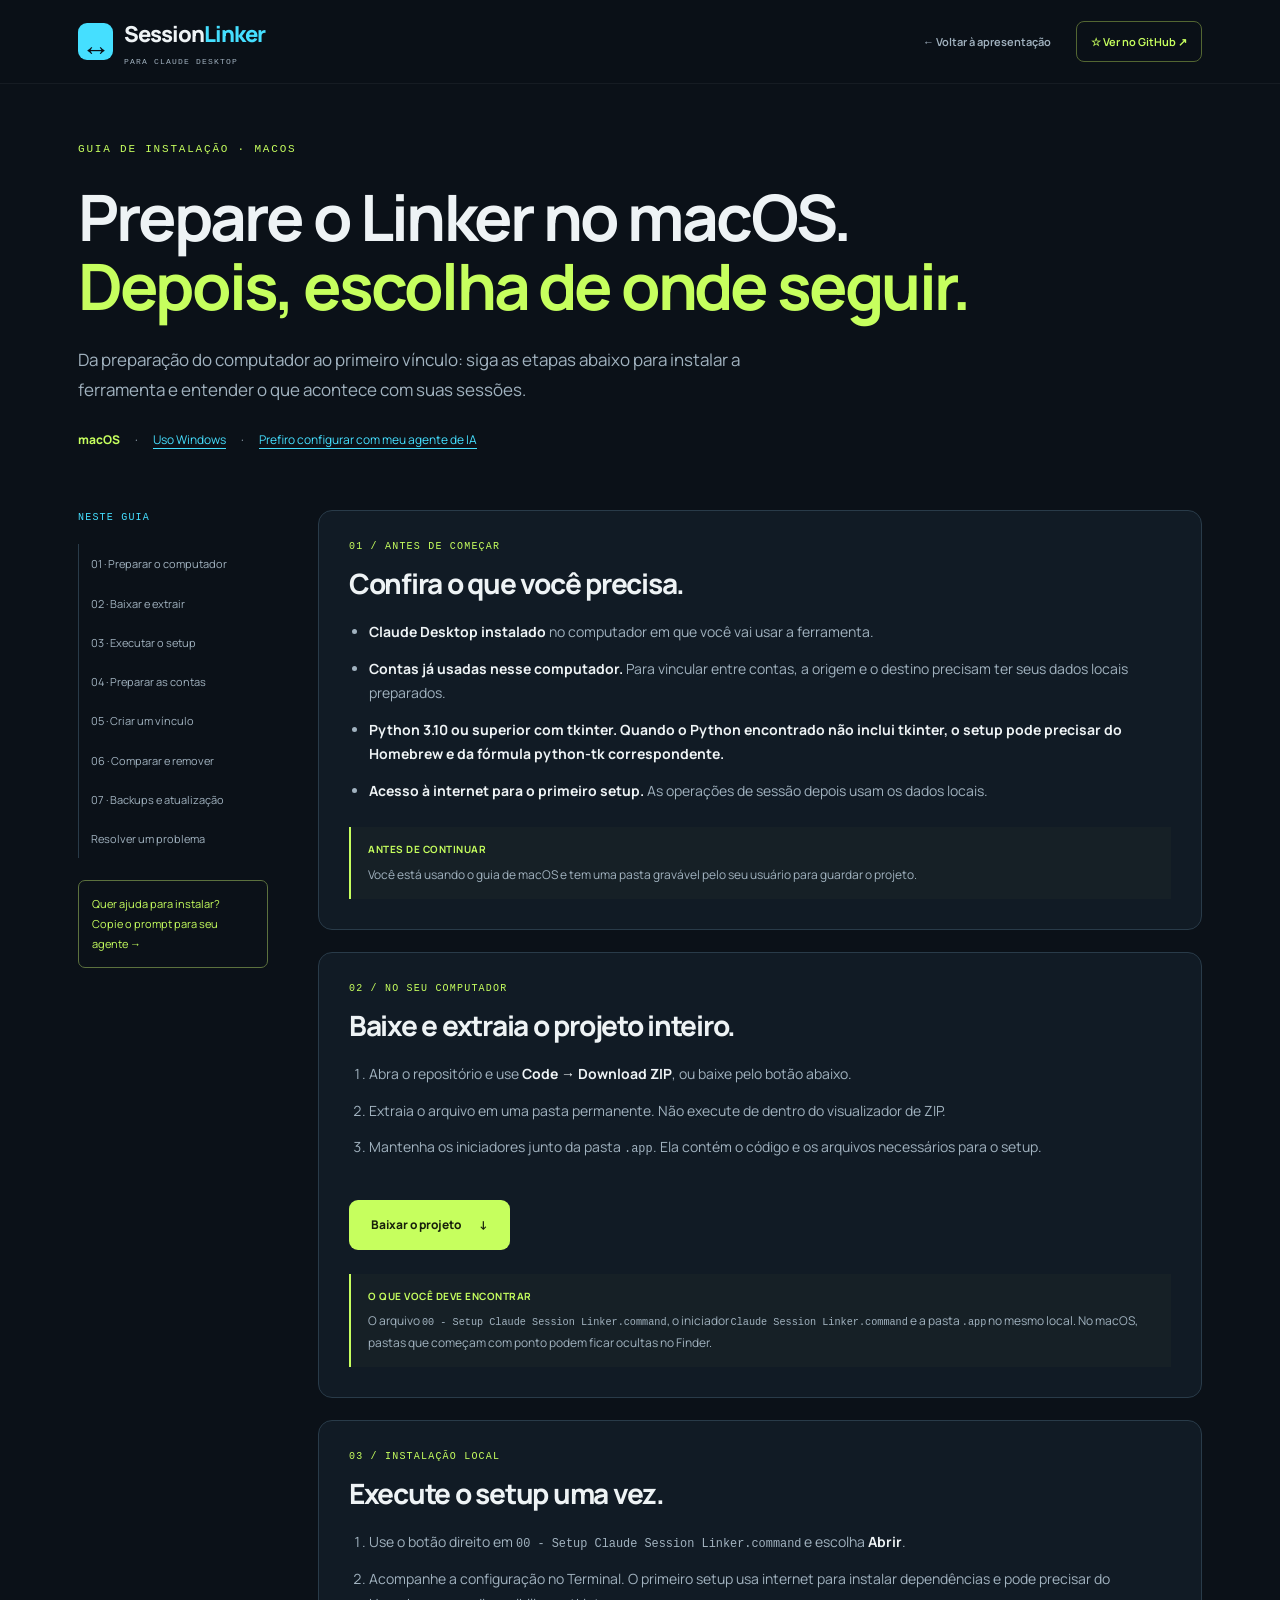
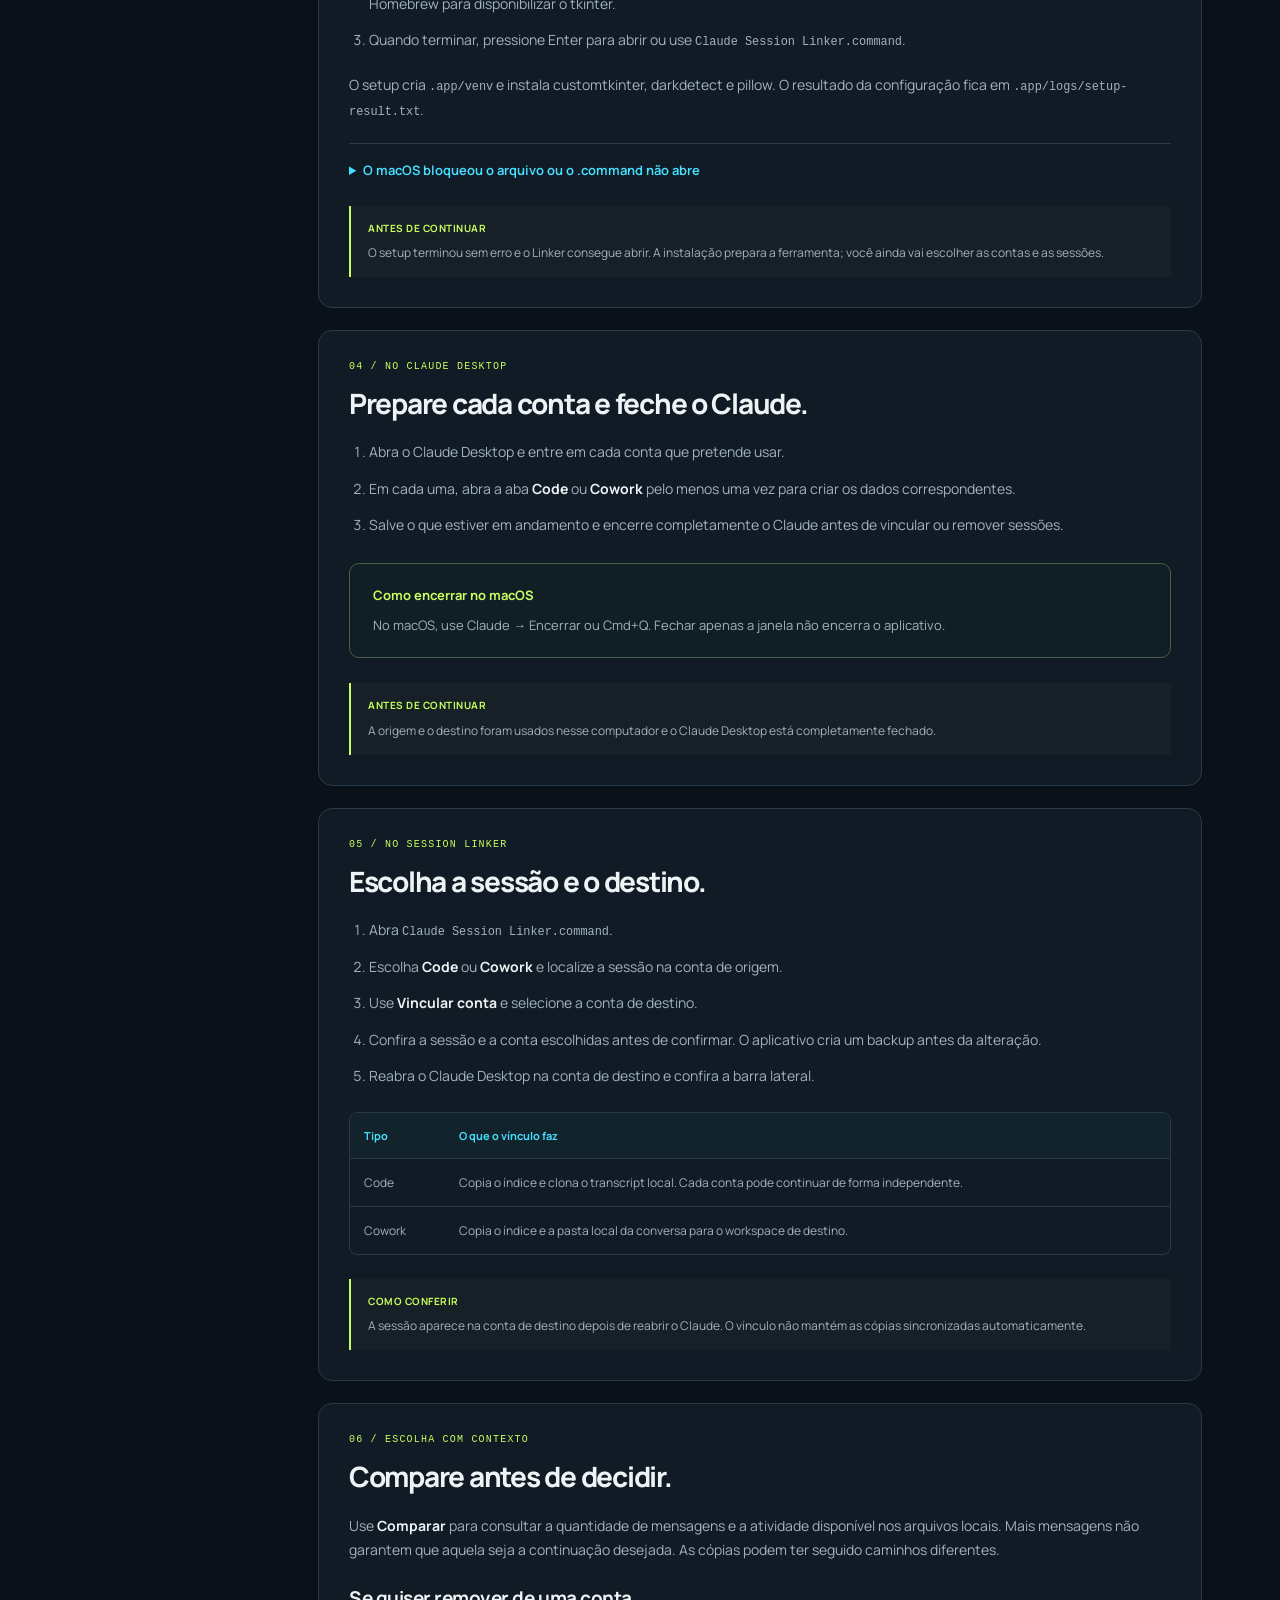
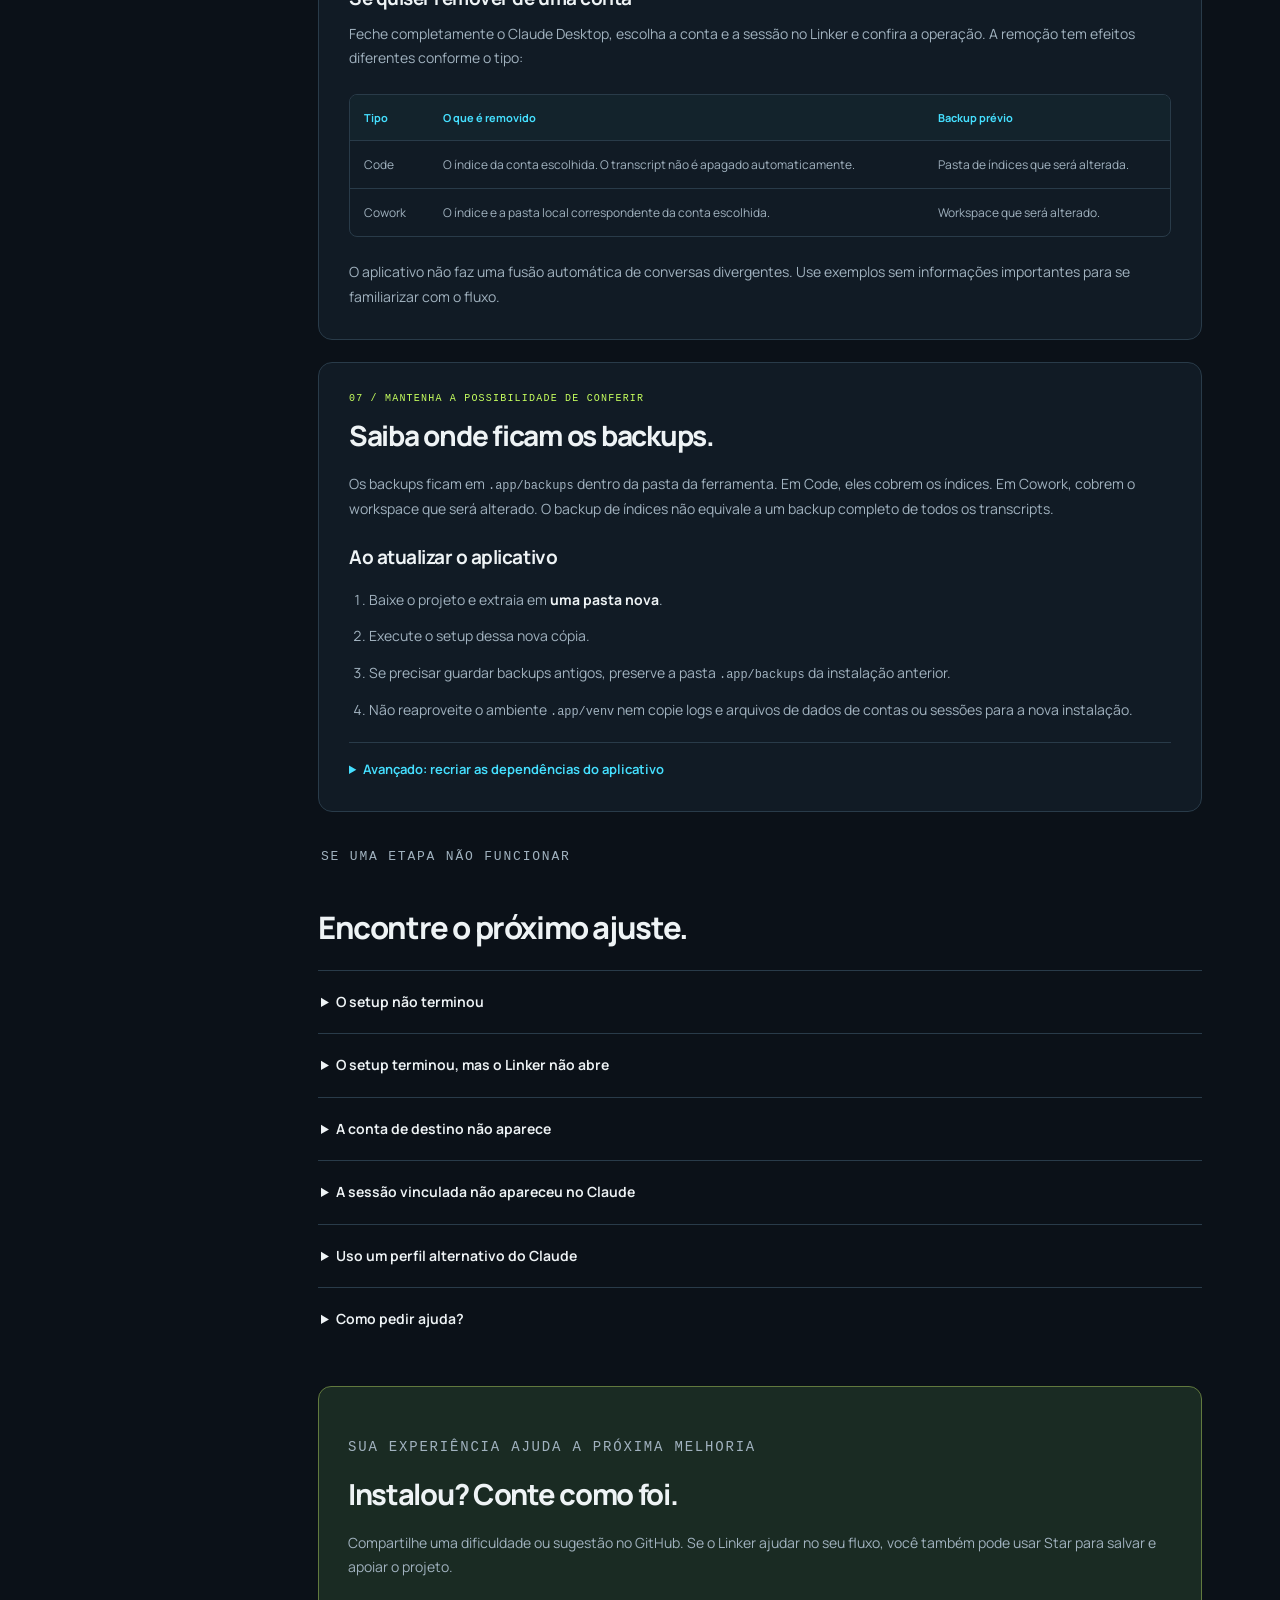
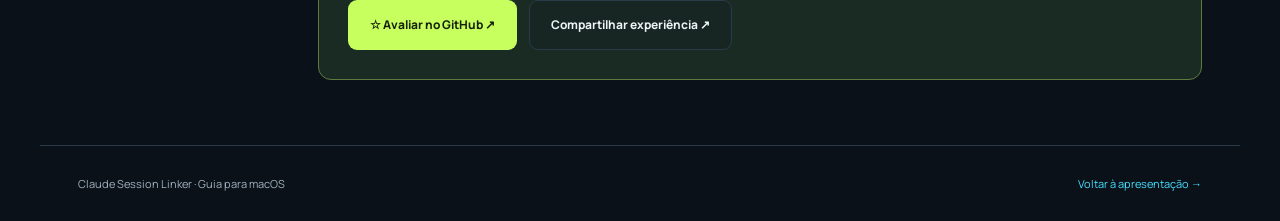
==== docs/install-macos.html @ 153f8de6 "docs: publish visual Windows and macOS installation guides" ====
<!doctype html>
<html lang="pt-BR">
<head><meta charset="utf-8"><meta name="viewport" content="width=device-width,initial-scale=1"><meta name="theme-color" content="#0b1118"><title>Instalar no macOS | Claude Session Linker</title><meta name="description" content="Guia visual do Claude Session Linker para macOS: preparar o ambiente, executar o setup, configurar contas e conferir o primeiro vínculo."><link rel="canonical" href="https://brunoflma.github.io/claude-session-linker/install-macos.html"><meta property="og:type" content="website"><meta property="og:title" content="Claude Session Linker · Guia para macOS"><meta property="og:description" content="Da instalação ao primeiro vínculo, com passos claros e orientação sobre backups."><meta property="og:url" content="https://brunoflma.github.io/claude-session-linker/install-macos.html"><meta property="og:image" content="https://brunoflma.github.io/claude-session-linker/assets/social-preview.png"><meta name="twitter:card" content="summary_large_image"><link rel="icon" href="assets/favicon.svg" type="image/svg+xml"><link rel="stylesheet" href="assets/site.css?v=1"><link rel="stylesheet" href="assets/guide.css?v=1"><script src="assets/guide.js?v=1" defer></script></head>
<body><a class="skip" href="#conteudo">Pular para o conteúdo</a><header class="header guide-header"><div class="container header-inner"><a class="brand" href="index.html" aria-label="Claude Session Linker, apresentação"><span class="brand-icon" aria-hidden="true">↔</span><span>Session<span class="brand-accent">Linker</span><small>PARA CLAUDE DESKTOP</small></span></a><nav class="guide-nav" aria-label="Navegação principal"><a class="back-link" href="index.html">← Voltar à apresentação</a><a class="nav-cta" href="https://github.com/brunoflma/claude-session-linker" target="_blank" rel="noopener noreferrer">☆ Ver no GitHub ↗</a></nav></div></header>
<main id="conteudo"><section class="container guide-hero"><p class="eyebrow">GUIA DE INSTALAÇÃO · MACOS</p><h1>Prepare o Linker no macOS.<br><em>Depois, escolha de onde seguir.</em></h1><p>Da preparação do computador ao primeiro vínculo: siga as etapas abaixo para instalar a ferramenta e entender o que acontece com suas sessões.</p><div class="guide-switch"><span class="selected">macOS</span><span>·</span><a href="install-windows.html">Uso Windows</a><span>·</span><a href="index.html#instalar">Prefiro configurar com meu agente de IA</a></div></section>
<div class="container guide-grid"><aside class="guide-index"><span class="small-label">NESTE GUIA</span><nav aria-label="Etapas da instalação"><a href="#requisitos">01 · Preparar o computador</a><a href="#baixar">02 · Baixar e extrair</a><a href="#setup">03 · Executar o setup</a><a href="#contas">04 · Preparar as contas</a><a href="#vincular">05 · Criar um vínculo</a><a href="#comparar">06 · Comparar e remover</a><a href="#backups">07 · Backups e atualização</a><a href="#ajuda">Resolver um problema</a></nav><a class="agent-shortcut" href="index.html#instalar">Quer ajuda para instalar?<br>Copie o prompt para seu agente →</a></aside>
<div class="guide-content">
<section class="guide-step" id="requisitos"><span class="step-label">01 / ANTES DE COMEÇAR</span><h2>Confira o que você precisa.</h2><ul><li><strong>Claude Desktop instalado</strong> no computador em que você vai usar a ferramenta.</li><li><strong>Contas já usadas nesse computador.</strong> Para vincular entre contas, a origem e o destino precisam ter seus dados locais preparados.</li><li><strong>Python 3.10 ou superior com tkinter. Quando o Python encontrado não inclui tkinter, o setup pode precisar do Homebrew e da fórmula python-tk correspondente.</strong></li><li><strong>Acesso à internet para o primeiro setup.</strong> As operações de sessão depois usam os dados locais.</li></ul><div class="guide-result"><b>ANTES DE CONTINUAR</b>Você está usando o guia de macOS e tem uma pasta gravável pelo seu usuário para guardar o projeto.</div></section>
<section class="guide-step" id="baixar"><span class="step-label">02 / NO SEU COMPUTADOR</span><h2>Baixe e extraia o projeto inteiro.</h2><ol><li>Abra o repositório e use <strong>Code → Download ZIP</strong>, ou baixe pelo botão abaixo.</li><li>Extraia o arquivo em uma pasta permanente. Não execute de dentro do visualizador de ZIP.</li><li>Mantenha os iniciadores junto da pasta <code>.app</code>. Ela contém o código e os arquivos necessários para o setup.</li></ol><a class="button primary" href="https://github.com/brunoflma/claude-session-linker/archive/refs/heads/master.zip">Baixar o projeto <span aria-hidden="true">↓</span></a><div class="guide-result"><b>O QUE VOCÊ DEVE ENCONTRAR</b>O arquivo <code>00 - Setup Claude Session Linker.command</code>, o iniciador <code>Claude Session Linker.command</code> e a pasta <code>.app</code> no mesmo local. No macOS, pastas que começam com ponto podem ficar ocultas no Finder.</div></section>
<section class="guide-step" id="setup"><span class="step-label">03 / INSTALAÇÃO LOCAL</span><h2>Execute o setup uma vez.</h2><ol><li>Use o botão direito em <code>00 - Setup Claude Session Linker.command</code> e escolha <strong>Abrir</strong>.</li><li>Acompanhe a configuração no Terminal. O primeiro setup usa internet para instalar dependências e pode precisar do Homebrew para disponibilizar o tkinter.</li><li>Quando terminar, pressione Enter para abrir ou use <code>Claude Session Linker.command</code>.</li></ol><p>O setup cria <code>.app/venv</code> e instala customtkinter, darkdetect e pillow. O resultado da configuração fica em <code>.app/logs/setup-result.txt</code>.</p><details class="guide-details"><summary>O macOS bloqueou o arquivo ou o .command não abre</summary><div><p>O projeto usa scripts locais, sem assinatura ou notarização como aplicativo macOS. Confira a origem do download. Use botão direito → Abrir; se o macOS solicitar uma autorização adicional, revise o aviso nas configurações de Privacidade e Segurança.</p><p>Se o arquivo perdeu a permissão de execução, abra o Terminal na pasta extraída e use:</p><div class="guide-command"><div class="command-top"><span>PERMISSÕES DOS INICIADORES</span><button data-copy="permissions" aria-label="Copiar permissões dos iniciadores" disabled>Copiar</button></div><pre id="permissions">chmod +x "00 - Setup Claude Session Linker.command" "Claude Session Linker.command" ".app/setup.sh"</pre></div><p>Depois, abra novamente o setup. Não use sudo para contornar falhas de permissão na pasta do projeto.</p></div></details><div class="guide-result"><b>ANTES DE CONTINUAR</b>O setup terminou sem erro e o Linker consegue abrir. A instalação prepara a ferramenta; você ainda vai escolher as contas e as sessões.</div></section>
<section class="guide-step" id="contas"><span class="step-label">04 / NO CLAUDE DESKTOP</span><h2>Prepare cada conta e feche o Claude.</h2><ol><li>Abra o Claude Desktop e entre em cada conta que pretende usar.</li><li>Em cada uma, abra a aba <strong>Code</strong> ou <strong>Cowork</strong> pelo menos uma vez para criar os dados correspondentes.</li><li>Salve o que estiver em andamento e encerre completamente o Claude antes de vincular ou remover sessões.</li></ol><div class="guide-callout"><strong>Como encerrar no macOS</strong>No macOS, use Claude → Encerrar ou Cmd+Q. Fechar apenas a janela não encerra o aplicativo.</div><div class="guide-result"><b>ANTES DE CONTINUAR</b>A origem e o destino foram usados nesse computador e o Claude Desktop está completamente fechado.</div></section>
<section class="guide-step" id="vincular"><span class="step-label">05 / NO SESSION LINKER</span><h2>Escolha a sessão e o destino.</h2><ol><li>Abra <code>Claude Session Linker.command</code>.</li><li>Escolha <strong>Code</strong> ou <strong>Cowork</strong> e localize a sessão na conta de origem.</li><li>Use <strong>Vincular conta</strong> e selecione a conta de destino.</li><li>Confira a sessão e a conta escolhidas antes de confirmar. O aplicativo cria um backup antes da alteração.</li><li>Reabra o Claude Desktop na conta de destino e confira a barra lateral.</li></ol><div class="guide-table-wrap"><table class="guide-table"><thead><tr><th scope="col">Tipo</th><th scope="col">O que o vínculo faz</th></tr></thead><tbody><tr><td>Code</td><td>Copia o índice e clona o transcript local. Cada conta pode continuar de forma independente.</td></tr><tr><td>Cowork</td><td>Copia o índice e a pasta local da conversa para o workspace de destino.</td></tr></tbody></table></div><div class="guide-result"><b>COMO CONFERIR</b>A sessão aparece na conta de destino depois de reabrir o Claude. O vínculo não mantém as cópias sincronizadas automaticamente.</div></section>
<section class="guide-step" id="comparar"><span class="step-label">06 / ESCOLHA COM CONTEXTO</span><h2>Compare antes de decidir.</h2><p>Use <strong>Comparar</strong> para consultar a quantidade de mensagens e a atividade disponível nos arquivos locais. Mais mensagens não garantem que aquela seja a continuação desejada. As cópias podem ter seguido caminhos diferentes.</p><h3>Se quiser remover de uma conta</h3><p>Feche completamente o Claude Desktop, escolha a conta e a sessão no Linker e confira a operação. A remoção tem efeitos diferentes conforme o tipo:</p><div class="guide-table-wrap"><table class="guide-table"><thead><tr><th scope="col">Tipo</th><th scope="col">O que é removido</th><th scope="col">Backup prévio</th></tr></thead><tbody><tr><td>Code</td><td>O índice da conta escolhida. O transcript não é apagado automaticamente.</td><td>Pasta de índices que será alterada.</td></tr><tr><td>Cowork</td><td>O índice e a pasta local correspondente da conta escolhida.</td><td>Workspace que será alterado.</td></tr></tbody></table></div><p>O aplicativo não faz uma fusão automática de conversas divergentes. Use exemplos sem informações importantes para se familiarizar com o fluxo.</p></section>
<section class="guide-step" id="backups"><span class="step-label">07 / MANTENHA A POSSIBILIDADE DE CONFERIR</span><h2>Saiba onde ficam os backups.</h2><p>Os backups ficam em <code>.app/backups</code> dentro da pasta da ferramenta. Em Code, eles cobrem os índices. Em Cowork, cobrem o workspace que será alterado. O backup de índices não equivale a um backup completo de todos os transcripts.</p><h3>Ao atualizar o aplicativo</h3><ol><li>Baixe o projeto e extraia em <strong>uma pasta nova</strong>.</li><li>Execute o setup dessa nova cópia.</li><li>Se precisar guardar backups antigos, preserve a pasta <code>.app/backups</code> da instalação anterior.</li><li>Não reaproveite o ambiente <code>.app/venv</code> nem copie logs e arquivos de dados de contas ou sessões para a nova instalação.</li></ol><details class="guide-details"><summary>Avançado: recriar as dependências do aplicativo</summary><div><p>Quando o ambiente Python da ferramenta estiver incompleto ou corrompido, abra o terminal na pasta extraída e execute o comando abaixo. Ele recria o ambiente de dependências e executa o setup novamente.</p><div class="guide-command"><div class="command-top"><span>RECRIAR O AMBIENTE PYTHON</span><button data-copy="recreate" aria-label="Copiar recriar o ambiente python" disabled>Copiar</button></div><pre id="recreate">bash ".app/setup.sh" --recreate-venv --pause-on-exit</pre></div><p>Confirme que você está na pasta da instalação que pretende reparar. Esse procedimento não é um roteiro de restauração de conversas.</p></div></details></section>
<section class="guide-faq" id="ajuda"><p class="eyebrow">SE UMA ETAPA NÃO FUNCIONAR</p><h2>Encontre o próximo ajuste.</h2><details><summary>O setup não terminou</summary><p>Confira a mensagem na janela de configuração e o arquivo <code>.app/logs/setup-result.txt</code>. Use uma pasta gravável pelo seu usuário e tente novamente depois de corrigir o requisito ausente.</p><div class="guide-command"><div class="command-top"><span>EXECUTAR SETUP COM SAÍDA VISÍVEL</span><button data-copy="diagnose" aria-label="Copiar executar setup com saída visível" disabled>Copiar</button></div><pre id="diagnose">bash ".app/setup.sh" --pause-on-exit</pre></div></details><details><summary>O setup terminou, mas o Linker não abre</summary><p>Confira se o projeto foi extraído inteiro e se o iniciador está junto da pasta <code>.app</code>. O log de abertura fica em <code>.app/logs/session-linker-error.log</code>. Remova dados sensíveis antes de compartilhar qualquer trecho para diagnóstico.</p></details><details><summary>A conta de destino não aparece</summary><p>Entre nessa conta no Claude Desktop do mesmo computador e abra Code ou Cowork pelo menos uma vez. Depois, feche o Claude e atualize a lista no Linker. A aba escolhida deve corresponder ao tipo de sessão que você quer usar.</p></details><details><summary>A sessão vinculada não apareceu no Claude</summary><p>Encerre completamente o Claude Desktop, reabra e entre na conta de destino correta. Confira também se você está olhando a aba Code ou Cowork correspondente à sessão.</p></details><details><summary>Uso um perfil alternativo do Claude</summary><p>O aplicativo reconhece perfis locais, incluindo Claude-3p. Para restringir a execução a uma raiz específica, consulte a seção de perfis no <a href="https://github.com/brunoflma/claude-session-linker/blob/master/GUIA-MACOS.md">guia técnico do repositório</a>.</p></details><details><summary>Como pedir ajuda?</summary><p>Informe macOS, a versão ou commit utilizado, Code ou Cowork e a etapa em que o problema ocorreu. Não envie transcripts, backups, credenciais, rótulos ou identificadores de contas à issue.</p></details></section>
<section class="guide-finish"><p class="eyebrow">SUA EXPERIÊNCIA AJUDA A PRÓXIMA MELHORIA</p><h2>Instalou? Conte como foi.</h2><p>Compartilhe uma dificuldade ou sugestão no GitHub. Se o Linker ajudar no seu fluxo, você também pode usar Star para salvar e apoiar o projeto.</p><div class="actions"><a class="button primary" href="https://github.com/brunoflma/claude-session-linker" target="_blank" rel="noopener noreferrer">☆ Avaliar no GitHub ↗</a><a class="button secondary" href="https://github.com/brunoflma/claude-session-linker/issues/new?template=experiencia.yml" target="_blank" rel="noopener noreferrer">Compartilhar experiência ↗</a></div></section>
</div></div></main><footer class="container guide-footer"><span>Claude Session Linker · Guia para macOS</span><a href="index.html">Voltar à apresentação →</a></footer><div id="status" class="toast" role="status" aria-live="polite"></div><dialog id="copy-dialog"><form method="dialog"><h2>Copie o comando</h2><p>A cópia automática não está disponível. Selecione e copie o conteúdo abaixo.</p><textarea id="copy-fallback" readonly aria-label="Comando para copiar"></textarea><button class="button primary">Concluir</button></form></dialog></body></html>
---- docs/assets/site.css ----
@font-face{font-family:Manrope;src:url('fonts/manrope.woff2') format('woff2');font-style:normal;font-weight:200 800;font-display:swap}
:root{--bg:#0b1118;--surface:#111b25;--surface2:#15222d;--line:#293b49;--text:#eef3f5;--muted:#a1b2bf;--green:#c6ff5e;--cyan:#45dfff;--orange:#ffb393;--mono:Consolas,'Liberation Mono',monospace;color-scheme:dark}*{box-sizing:border-box}html{scroll-behavior:smooth;scroll-padding-top:100px}body{margin:0;background:var(--bg);color:var(--text);font:16px/1.75 Manrope,'Segoe UI',sans-serif;-webkit-font-smoothing:antialiased}a{color:inherit;text-decoration:none}button,textarea{font:inherit}a,button{touch-action:manipulation}button{cursor:pointer}button:disabled{opacity:.5;cursor:default}button:focus-visible,a:focus-visible,summary:focus-visible,textarea:focus-visible,[tabindex]:focus-visible{outline:3px solid var(--cyan);outline-offset:5px}h1,h2,h3,p{margin:0}h1,h2,h3{line-height:1.12;letter-spacing:-.045em}h2{font-size:clamp(33px,4.4vw,54px);font-weight:750}h3{font-size:24px;letter-spacing:-.025em}em{font-style:normal;color:var(--green)}code,kbd,pre{font-family:var(--mono)}code{font-size:.85em;overflow-wrap:anywhere}kbd{font-size:11px;padding:2px 6px;border:1px solid var(--line);border-radius:4px}img{max-width:100%}ol,ul{padding-left:1.25em}[hidden]{display:none!important}.container{max-width:1200px;margin-inline:auto;padding-inline:38px}.section{padding-block:95px}.section-heading{max-width:800px;margin-bottom:40px}.section-heading>p:last-child:not(.eyebrow){font-size:17px;color:var(--muted);max-width:670px;margin-top:23px}.eyebrow{font:11px/1.6 var(--mono);letter-spacing:1.8px;color:var(--green);margin-bottom:23px}.small-label{font:10px/1.6 var(--mono);letter-spacing:1.2px;color:var(--muted)}.skip{position:fixed;top:-100px;left:20px;background:var(--green);color:var(--bg);padding:12px 20px;z-index:100}.skip:focus{top:10px}.header{height:84px;position:sticky;top:0;z-index:30;background:#0b1118ed;backdrop-filter:blur(15px);border-bottom:1px solid #ffffff0d}.header-inner{height:100%;display:flex;align-items:center;justify-content:space-between;gap:25px}.brand{display:inline-flex;align-items:center;font-size:22px;font-weight:800;letter-spacing:-1px;white-space:nowrap}.brand-icon{display:inline-grid;place-items:center;width:35px;height:37px;background:var(--cyan);color:var(--bg);border-radius:9px;font-size:29px;font-weight:500;margin-right:11px}.brand-accent{color:var(--cyan)}.brand small{display:block;font:8px/1.5 var(--mono);letter-spacing:1.2px;color:var(--muted);margin-top:3px}.header nav{display:flex;gap:25px;align-items:center;font-size:12px;font-weight:650;color:var(--muted)}nav a:hover{color:var(--text)}.nav-cta{padding:10px 14px;border:1px solid #536632;border-radius:8px;color:var(--green)}.menu-toggle{display:none}.actions{display:flex;align-items:center;gap:13px;flex-wrap:wrap}.button{display:inline-flex;align-items:center;justify-content:center;gap:18px;padding:15px 21px;border:1px solid transparent;border-radius:9px;font-size:12px;line-height:1.5;font-weight:750;text-align:center;transition:background .2s,transform .2s}.button:hover{transform:translateY(-2px)}.button.primary{background:var(--green);color:#17200b}.button.primary:hover{background:#d4ff88}.button.secondary{background:#111b2550;color:var(--text);border-color:var(--line)}.text-link{display:block;font-size:12px;color:var(--cyan);margin-top:18px;text-decoration:underline;text-underline-offset:4px}
.hero{display:grid;grid-template-columns:1.1fr 1fr;gap:57px;align-items:center;padding-block:78px 82px}.hero h1{font-size:clamp(43px,5.9vw,71px);font-weight:800;letter-spacing:-3.4px;line-height:1.09}.hero h1 em{display:block;margin-top:9px}.hero-lead{max-width:545px;font-size:17px;color:var(--muted);margin:29px 0}.hero-foot{font-size:11px;color:#8398a7;line-height:1.9;margin-top:24px}.continuity-visual{background:var(--surface);border:1px solid #31515f;border-radius:18px;overflow:hidden;box-shadow:0 25px 80px #0002}.visual-top{display:flex;gap:9px;align-items:center;padding:21px;border-bottom:1px solid var(--line);font:9px var(--mono);letter-spacing:.7px;color:var(--muted)}.visual-top>span:last-child{margin-left:auto;color:var(--cyan);font-size:18px}.status-dot{width:6px;height:6px;display:inline-block;background:var(--cyan);border-radius:50%;box-shadow:0 0 13px #45dfff70}.session-origin{padding:29px 27px 0}.session-origin .small-label{color:var(--cyan)}.session-origin h2{font-size:26px;margin-top:16px}.session-origin>p{font-size:13px;color:var(--muted);margin-top:13px}.session-file{display:flex;align-items:center;gap:14px;border:1px solid var(--line);background:#0b161f;border-radius:10px;padding:17px;margin-top:24px}.session-file>span:first-child{font-size:27px;color:var(--cyan)}.session-file strong{font-size:13px;display:block}.session-file small{font-size:10px;color:var(--muted);display:block;margin-top:5px}.file-status{font:8px var(--mono);margin-left:auto;color:var(--green)}.connection-path{display:flex;align-items:center;gap:13px;padding:18px 28px;font:9px var(--mono);color:var(--green);letter-spacing:1px}.connection-path span{height:1px;background:var(--line);flex:1}.connection-path b{font-weight:500}.connection-path i{font-style:normal;margin-left:8px}.session-destination{background:#172b2350;border:1px solid #455d37;margin:0 27px 28px;padding:24px;border-radius:11px}.session-destination .small-label{color:var(--green)}.session-destination h3{font-size:27px;margin-top:14px}.session-destination p{font-size:12px;color:var(--muted);margin-top:16px}.visual-bottom{padding:16px 20px;border-top:1px solid var(--line);text-align:center;color:#7e95a4;font:8px var(--mono);letter-spacing:.8px}.principles{display:grid;grid-template-columns:1fr 1fr 1fr;gap:25px;border-block:1px solid var(--line);padding-block:29px}.principles>div{display:flex;gap:18px;align-items:center}.principles strong{color:var(--cyan);font-size:28px;letter-spacing:-1px}.principles>div:last-child strong{color:var(--green)}.principles span{font-size:12px;font-weight:700;line-height:1.4}.principles small{display:block;font-size:10px;color:var(--muted);font-weight:450;margin-top:6px}.benefits{display:grid;grid-template-columns:repeat(3,1fr);gap:37px}.benefits article{border-top:1px solid var(--line);padding-top:23px}.benefits article>span{font:10px var(--mono);color:var(--cyan)}.benefits h3{font-size:27px;margin:27px 0 19px}.benefits p{font-size:14px;color:var(--muted)}
.demo-section,.install-section{background:#101b24;border-block:1px solid var(--line);padding-block:85px}.demo-controls{display:flex;justify-content:space-between;gap:20px;margin-bottom:20px;flex-wrap:wrap}.kind-tabs,.action-tabs{display:flex;gap:5px;padding:5px;border:1px solid var(--line);border-radius:10px;background:var(--bg)}.demo-controls button{border:0;border-radius:6px;background:transparent;color:var(--muted);padding:11px 18px;font-size:12px;font-weight:700}.kind-tabs button[aria-selected=true]{background:#12313a;color:var(--cyan)}.action-tabs button[aria-selected=true]{background:var(--green);color:var(--bg)}#operation{background:var(--bg);border:1px solid var(--line);border-radius:15px;overflow:hidden}.scenario-top{display:flex;justify-content:space-between;gap:20px;border-bottom:1px solid var(--line);padding:20px 26px}.scenario-top .small-label{font-size:9px}.scenario-top>span:last-child{font:10px var(--mono);color:var(--cyan)}.scenario-grid{display:grid;grid-template-columns:1fr 35px 1fr;gap:20px;padding:30px}.account-card{border:1px solid var(--line);border-radius:11px;padding:27px;background:var(--surface)}.account-card h3{font-size:21px;margin-top:21px}.account-card .message-count{font-size:35px;color:var(--cyan);display:block;margin-top:22px;line-height:1.2}.message-count small{font-size:11px;color:var(--muted);font-weight:450;display:block;margin-top:8px;line-height:1.6}.account-card>p{font-size:12px;color:var(--muted);margin-top:18px}.account-card.target{border-color:#4b6137;background:#172b2340}.account-card.target .message-count{color:var(--green)}.scenario-arrow{align-self:center;text-align:center;font-size:26px;color:var(--green)}.scenario-explanation{display:flex;gap:18px;padding:25px 30px;border-top:1px solid var(--line);background:#13232b}.explanation-icon{font-size:29px;color:var(--cyan)}.scenario-explanation h3{font-size:20px}.scenario-explanation p{font-size:13px;color:var(--muted);margin-top:13px;max-width:880px}.scenario-explanation span:last-child:not(.explanation-icon){display:block;margin-top:15px;color:var(--green);font-size:11px}.demo-foot{display:flex;gap:25px;justify-content:space-between;align-items:center;margin-top:22px;font-size:11px;color:var(--muted)}.demo-foot a{color:var(--cyan);white-space:nowrap}.usage-steps{list-style:none;padding:0;display:grid;grid-template-columns:repeat(4,1fr);gap:25px}.usage-steps li{border-top:1px solid var(--line);padding-top:23px}.usage-steps span{font:12px var(--mono);color:var(--green)}.usage-steps h3{font-size:21px;margin:26px 0 18px}.usage-steps p{font-size:13px;color:var(--muted)}.close-note{border:1px solid #455649;padding:20px 24px;margin-top:35px;border-radius:10px;font-size:13px;color:var(--muted)}.close-note strong{color:var(--text);margin-right:4px}.close-note strong:not(:first-child){margin-left:20px}
.ai-install{display:grid;grid-template-columns:1.2fr 1fr;gap:35px 55px;border:1px solid #647d3e;background:linear-gradient(135deg,#1c3023,#111b25 75%);border-radius:16px;padding:38px}.ai-install .small-label{color:var(--green)}.ai-install h3{font-size:31px;margin-top:19px}.ai-install p{font-size:14px;color:var(--muted);margin:22px 0 26px;max-width:570px}.ai-install>ol{list-style:none;padding:0;display:grid;gap:24px;align-content:center;margin:0}.ai-install>ol li{display:flex;gap:15px;font-size:12px;color:var(--muted)}.ai-install>ol b{font:11px var(--mono);padding:12px;color:var(--green);border:1px solid #5c713e;border-radius:7px;align-self:flex-start}.ai-install>ol strong{font-size:14px;display:block;color:var(--text);margin-bottom:6px}.prompt-details{grid-column:1/-1;border-top:1px solid var(--line);padding-top:18px}.prompt-details summary{cursor:pointer;font-size:12px;color:var(--green);font-weight:650}.prompt-details pre{font-size:11px;line-height:1.9;white-space:pre-wrap;overflow-wrap:anywhere;max-height:390px;overflow:auto;background:var(--bg);border:1px solid var(--line);padding:22px;border-radius:8px;color:var(--muted)}.alternative-label{font:10px var(--mono);letter-spacing:1.3px;color:var(--muted);margin:33px 0 20px}.install-options{display:grid;grid-template-columns:1fr 1fr;gap:23px}.install-options article{border:1px solid var(--line);border-radius:13px;padding:30px;background:#0b1720;display:flex;flex-direction:column;align-items:flex-start}.install-options .small-label{color:var(--cyan)}.install-options h3{font-size:26px;margin-top:16px}.install-options ol{font-size:13px;color:var(--muted);margin:23px 0 28px}.install-options li+li{margin-top:14px}.install-options .button{margin-top:auto;font-size:11px}.download-row{display:flex;align-items:center;justify-content:space-between;gap:40px;padding:31px;border:1px solid var(--line);border-radius:13px;margin-top:23px}.download-row h3{font-size:23px}.download-row p{color:var(--muted);font-size:13px;margin-top:14px;max-width:600px}.download-row .button{flex-shrink:0}.release-note{font-size:11px;color:var(--muted);margin-top:19px}.release-note a{color:var(--cyan);text-decoration:underline}.boundaries{display:grid;grid-template-columns:repeat(3,1fr);gap:35px}.boundaries article{padding-top:23px;border-top:1px solid var(--line)}.boundaries h3{font-size:22px}.boundaries p{font-size:14px;color:var(--muted);margin-top:20px}.faq{display:grid;grid-template-columns:1fr 1.1fr;gap:55px;padding-block:20px 75px}.faq-list details{border-top:1px solid var(--line)}.faq-list summary{padding:21px 4px;cursor:pointer;font-size:14px;font-weight:650}.faq-list details[open] summary{color:var(--green)}.faq-list p{color:var(--muted);font-size:13px;padding:0 4px 22px}.final-cta{padding-block:70px;border-top:1px solid var(--line);display:grid;grid-template-columns:1.5fr 1fr;gap:50px;align-items:center}.final-cta h2{font-size:40px}.final-cta p:not(.eyebrow){font-size:14px;color:var(--muted);max-width:620px;margin-top:24px}.final-cta .actions{flex-direction:column;align-items:stretch}.footer{display:flex;justify-content:space-between;gap:30px;padding-block:34px;border-top:1px solid var(--line)}.footer .brand{font-size:18px}.footer .brand-icon{width:29px;height:31px;font-size:24px}.footer p{font-size:10px;color:var(--muted);margin-top:17px}.footer>div:last-child{display:grid;grid-template-columns:1fr 1fr;gap:12px 23px;align-content:center;font-size:10px;color:var(--muted)}.footer a:hover{color:var(--cyan)}.toast{position:fixed;left:50%;bottom:22px;transform:translate(-50%,15px);opacity:0;pointer-events:none;padding:14px 21px;max-width:calc(100% - 35px);width:max-content;background:var(--green);color:var(--bg);border-radius:9px;font-size:12px;font-weight:650;box-shadow:0 8px 30px #0005;transition:opacity .2s,transform .2s;z-index:100}.toast.visible{opacity:1;transform:translate(-50%,0)}dialog{width:min(630px,calc(100% - 36px));background:var(--surface);color:var(--text);border:1px solid var(--line);border-radius:14px;padding:28px}dialog::backdrop{background:#000b}dialog h2{font-size:30px}dialog p{font-size:14px;color:var(--muted);margin:20px 0}dialog textarea{display:block;width:100%;height:230px;background:var(--bg);color:var(--text);border:1px solid var(--line);padding:16px;font:12px/1.8 var(--mono);margin-bottom:20px}
@media(max-width:1000px){.container{padding-inline:30px}.hero{gap:35px}.hero h1{font-size:57px}.brand{font-size:19px}.header nav{gap:17px;font-size:11px}.principles{gap:18px}.principles>div{gap:12px}.principles strong{font-size:24px}.principles span{font-size:11px}.principles small{font-size:9px}.benefits h3{font-size:24px}.benefits,.boundaries{gap:27px}.usage-steps{grid-template-columns:1fr 1fr;gap:32px}.ai-install{gap:30px;padding:30px}.scenario-grid{padding:24px;gap:15px}.account-card{padding:23px}.final-cta{grid-template-columns:1.4fr 1fr;gap:30px}.final-cta h2{font-size:35px}}
@media(max-width:780px){.hero{grid-template-columns:1fr;padding-block:52px 60px;gap:40px}.hero h1{font-size:65px}.hero-lead{max-width:620px}.continuity-visual{max-width:530px;width:100%;margin-inline:auto}.header nav{display:none;position:absolute;top:83px;left:0;right:0;padding:23px 30px;background:#0b1118;border-bottom:1px solid var(--line);flex-wrap:wrap;gap:22px;font-size:13px}.header nav.open{display:flex}.menu-toggle{display:flex;flex-direction:column;gap:6px;background:none;border:1px solid var(--line);border-radius:7px;padding:12px}.menu-toggle span{height:1px;width:19px;background:var(--text)}.section{padding-block:70px}.benefits{grid-template-columns:1fr;gap:29px}.benefits h3{font-size:27px;margin:18px 0 15px}.benefits h3 br{display:none}.benefits p{max-width:650px}.ai-install{grid-template-columns:1fr}.ai-install>ol{grid-template-columns:1fr;gap:20px}.install-options{grid-template-columns:1fr}.boundaries{grid-template-columns:1fr;gap:30px}.boundaries p{margin-top:15px}.faq{grid-template-columns:1fr;gap:15px}.final-cta{grid-template-columns:1fr;gap:30px;padding-block:50px}.final-cta .actions{flex-direction:row}.download-row{flex-direction:column;align-items:flex-start;gap:24px}.demo-section,.install-section{padding-block:65px}.account-card h3{font-size:18px}.scenario-grid{gap:11px;grid-template-columns:1fr 20px 1fr}.scenario-arrow{font-size:20px}.demo-foot{align-items:flex-start;flex-direction:column;gap:12px}}
@media(max-width:560px){.container{padding-inline:22px}.header{height:72px}.header nav{top:71px}.brand{font-size:19px}.brand small{font-size:7px}.brand-icon{width:30px;height:33px;font-size:26px;margin-right:9px}.hero{padding-top:39px}.eyebrow{font-size:9px;letter-spacing:1.3px;margin-bottom:20px}.hero h1{font-size:clamp(34px,9.2vw,49px);letter-spacing:-2px}.hero-lead{font-size:15px;line-height:1.85;margin:24px 0}.hero .actions{flex-direction:column;align-items:stretch}.hero .button{font-size:12px}.hero-foot{font-size:10px;margin-top:20px}.visual-top{font-size:8px;padding:18px 17px;letter-spacing:.2px}.session-origin{padding:25px 21px 0}.session-origin h2{font-size:24px}.session-origin>p{font-size:12px}.session-file{padding:14px;gap:10px}.session-file strong{font-size:12px}.session-file small{font-size:9px}.file-status{font-size:7px}.session-destination{margin:0 21px 23px;padding:21px}.session-destination h3{font-size:25px}.visual-bottom{font-size:7px;letter-spacing:.5px}.principles{grid-template-columns:1fr;gap:0;padding-block:0}.principles>div{gap:22px;padding:21px 0}.principles>div+div{border-top:1px solid var(--line)}.principles strong{font-size:26px;min-width:105px}.principles span{font-size:12px}.principles small{font-size:10px}.section{padding-block:57px}.section-heading h2{font-size:34px}.section-heading>p:last-child:not(.eyebrow){font-size:15px}.benefits h3{font-size:25px}.demo-section,.install-section{padding-block:55px}.demo-controls{gap:13px}.kind-tabs,.action-tabs{width:100%}.demo-controls button{flex:1;font-size:11px;padding:11px 10px}.scenario-top{flex-direction:column;gap:7px;padding:18px}.scenario-top .small-label{font-size:8px;letter-spacing:.7px}.scenario-grid{grid-template-columns:1fr;padding:19px;gap:14px}.scenario-arrow{transform:rotate(90deg);font-size:24px}.account-card{padding:22px}.account-card h3{font-size:21px;margin-top:16px}.account-card .message-count{font-size:31px;margin-top:18px}.scenario-explanation{padding:20px;gap:12px}.scenario-explanation h3{font-size:18px;line-height:1.4}.scenario-explanation p{font-size:12px}.scenario-explanation span:last-child:not(.explanation-icon){font-size:10px}.explanation-icon{font-size:22px}.demo-foot{font-size:10px}.usage-steps{grid-template-columns:1fr;gap:28px}.usage-steps h3{font-size:23px;margin:18px 0 13px}.usage-steps p{font-size:14px}.close-note{padding:18px 20px;font-size:12px}.close-note strong:not(:first-child){margin-left:0;display:block;margin-top:12px}.ai-install{padding:26px 21px;gap:27px}.ai-install h3{font-size:27px}.ai-install p{font-size:13px}.ai-install .button{width:100%;font-size:11px}.ai-install .text-link{font-size:11px}.ai-install>ol li{font-size:11px}.ai-install>ol strong{font-size:13px}.prompt-details summary{font-size:11px}.prompt-details pre{font-size:10px;padding:15px;max-height:340px}.alternative-label{font-size:9px}.install-options article{padding:25px 21px}.install-options h3{font-size:25px}.install-options .button{width:100%;font-size:10px}.download-row{padding:25px 21px}.download-row .button{width:100%}.release-note{font-size:10px}.boundaries h3{font-size:23px}.boundaries p{font-size:13px}.faq{padding-block:0 45px}.faq .section-heading{margin-bottom:10px}.faq-list summary{font-size:13px}.faq-list p{font-size:12px}.final-cta h2{font-size:33px}.final-cta p:not(.eyebrow){font-size:13px}.final-cta .actions{flex-direction:column;align-items:stretch}.final-cta .button{font-size:10px}.footer{flex-direction:column;padding-block:29px}.footer>div:last-child{font-size:10px}.toast{font-size:11px;width:calc(100% - 40px);text-align:center}dialog{padding:24px}dialog h2{font-size:27px}}
@media(prefers-reduced-motion:reduce){html{scroll-behavior:auto}*,*:before,*:after{transition:none!important}}
---- docs/assets/guide.css ----
.guide-header .header-inner{gap:16px}.guide-nav{display:flex!important;position:static!important;background:none!important;border:0!important;padding:0!important}.guide-nav a{font-size:11px}.guide-hero{padding-block:57px 35px}.guide-hero h1{font-size:clamp(39px,5.2vw,64px);letter-spacing:-2.8px;line-height:1.08;max-width:900px}.guide-hero>p:not(.eyebrow){font-size:17px;color:var(--muted);max-width:750px;margin:25px 0}.guide-switch{display:flex;align-items:center;gap:15px;flex-wrap:wrap;font-size:12px;color:var(--muted)}.guide-switch a{color:var(--cyan);text-decoration:underline;text-underline-offset:4px}.guide-switch .selected{color:var(--green);font-weight:750}.guide-grid{display:grid;grid-template-columns:190px minmax(0,1fr);gap:50px;align-items:start;padding-block:25px 65px}.guide-index{position:sticky;top:110px}.guide-index>span{color:var(--cyan);display:block;margin-bottom:18px}.guide-index nav{display:grid;gap:0}.guide-index a{font-size:11px;color:var(--muted);padding:10px 12px;border-left:1px solid var(--line)}.guide-index a:hover{color:var(--green);border-left-color:var(--green)}.guide-index .agent-shortcut{color:var(--green);margin-top:22px;border:1px solid #5c713e;border-radius:7px;padding:13px;display:block;line-height:1.8}.guide-content{min-width:0}.guide-step{border:1px solid var(--line);border-radius:14px;background:var(--surface);padding:30px;margin-bottom:22px;scroll-margin-top:14px}.guide-step h2{font-size:28px;line-height:1.22;margin-bottom:20px}.guide-step .step-label{font:10px var(--mono);letter-spacing:1.2px;color:var(--green);margin-bottom:14px;display:block}.guide-step p,.guide-step li{font-size:14px;color:var(--muted)}.guide-step p+p{margin-top:15px}.guide-step li+li{margin-top:12px}.guide-step strong{color:var(--text)}.guide-step a:not(.button){color:var(--cyan);text-decoration:underline;text-underline-offset:4px}.guide-step h3{font-size:19px;margin:25px 0 13px}.guide-step ol,.guide-step ul{margin-block:20px}.guide-step .button{margin-top:20px}.guide-result{border-left:2px solid var(--green);background:#c6ff5e06;padding:14px 17px;margin-top:24px;color:var(--muted);font-size:12px}.guide-result b{display:block;color:var(--green);font-size:10px;letter-spacing:.5px;margin-bottom:5px}.guide-callout{padding:20px 23px;border:1px solid #456147;background:#182c2333;border-radius:10px;margin:25px 0;color:var(--muted);font-size:13px}.guide-callout strong{display:block;color:var(--green);margin-bottom:8px}.guide-command{border:1px solid var(--line);border-radius:8px;overflow:hidden;margin:20px 0;background:var(--bg)}.command-top{display:flex;align-items:center;justify-content:space-between;gap:14px;padding:9px 13px;background:#14222c;border-bottom:1px solid var(--line);font:10px var(--mono);color:var(--muted)}.command-top button{border:1px solid #546a3b;border-radius:5px;background:#1d2d20;color:var(--green);font-size:11px;padding:7px 12px}.guide-command pre{font-size:11px;line-height:1.85;white-space:pre-wrap;overflow-wrap:anywhere;padding:17px;margin:0;color:#c9e6ec}.guide-details{border-top:1px solid var(--line);margin-top:20px;padding-top:15px}.guide-details summary{cursor:pointer;color:var(--cyan);font-size:13px;font-weight:650}.guide-details>div{padding-top:17px}.guide-table-wrap{overflow-x:auto;border:1px solid var(--line);border-radius:8px;margin-block:23px}.guide-table{border-collapse:collapse;width:100%;font-size:12px;text-align:left}.guide-table th,.guide-table td{padding:13px 14px;border-bottom:1px solid var(--line);vertical-align:top}.guide-table th{font-size:11px;background:#13232c;color:var(--cyan)}.guide-table td{color:var(--muted)}.guide-table tr:last-child td{border-bottom:0}.guide-faq{margin-block:35px}.guide-faq>h2{font-size:31px;margin-bottom:25px}.guide-faq details{border-top:1px solid var(--line)}.guide-faq summary{padding:19px 3px;cursor:pointer;font-size:14px;font-weight:650}.guide-faq details[open] summary{color:var(--green)}.guide-faq p{font-size:13px;color:var(--muted);padding:0 3px 19px}.guide-faq a{color:var(--cyan)}.guide-finish{border:1px solid #61793e;background:#1a2b23;padding:29px;border-radius:13px}.guide-finish h2{font-size:29px}.guide-finish p{color:var(--muted);font-size:14px;margin:20px 0}.guide-finish .actions{gap:12px}.guide-footer{display:flex;justify-content:space-between;gap:20px;padding-block:28px;border-top:1px solid var(--line);font-size:11px;color:var(--muted)}.guide-footer a{color:var(--cyan)}
@media(max-width:900px){.guide-grid{grid-template-columns:155px minmax(0,1fr);gap:28px}.guide-step{padding:26px}.guide-nav .back-link{display:none}}
@media(max-width:700px){.guide-hero{padding-block:38px 19px}.guide-hero h1{font-size:39px;letter-spacing:-1.8px}.guide-hero>p:not(.eyebrow){font-size:15px}.guide-grid{display:block;padding-top:15px}.guide-index{position:static;margin-bottom:25px;padding-block:16px;border-block:1px solid var(--line)}.guide-index nav{display:flex;flex-wrap:wrap;gap:6px}.guide-index a{border:1px solid var(--line);border-radius:5px;font-size:10px;padding:7px 9px}.guide-index .agent-shortcut{margin-top:15px;font-size:11px}.guide-index>span{margin-bottom:12px}.guide-header .brand{font-size:17px}.guide-header .brand-icon{display:none}.guide-nav .nav-cta{font-size:10px;padding:9px 11px}.guide-step{padding:24px 19px}.guide-step h2{font-size:25px}.guide-step p,.guide-step li{font-size:13px}.guide-result{font-size:11px}.guide-command pre{font-size:10px;padding:14px}.guide-table th,.guide-table td{padding:11px 10px}.guide-finish{padding:25px 21px}.guide-finish .button{width:100%}.guide-footer{flex-direction:column;gap:10px}}
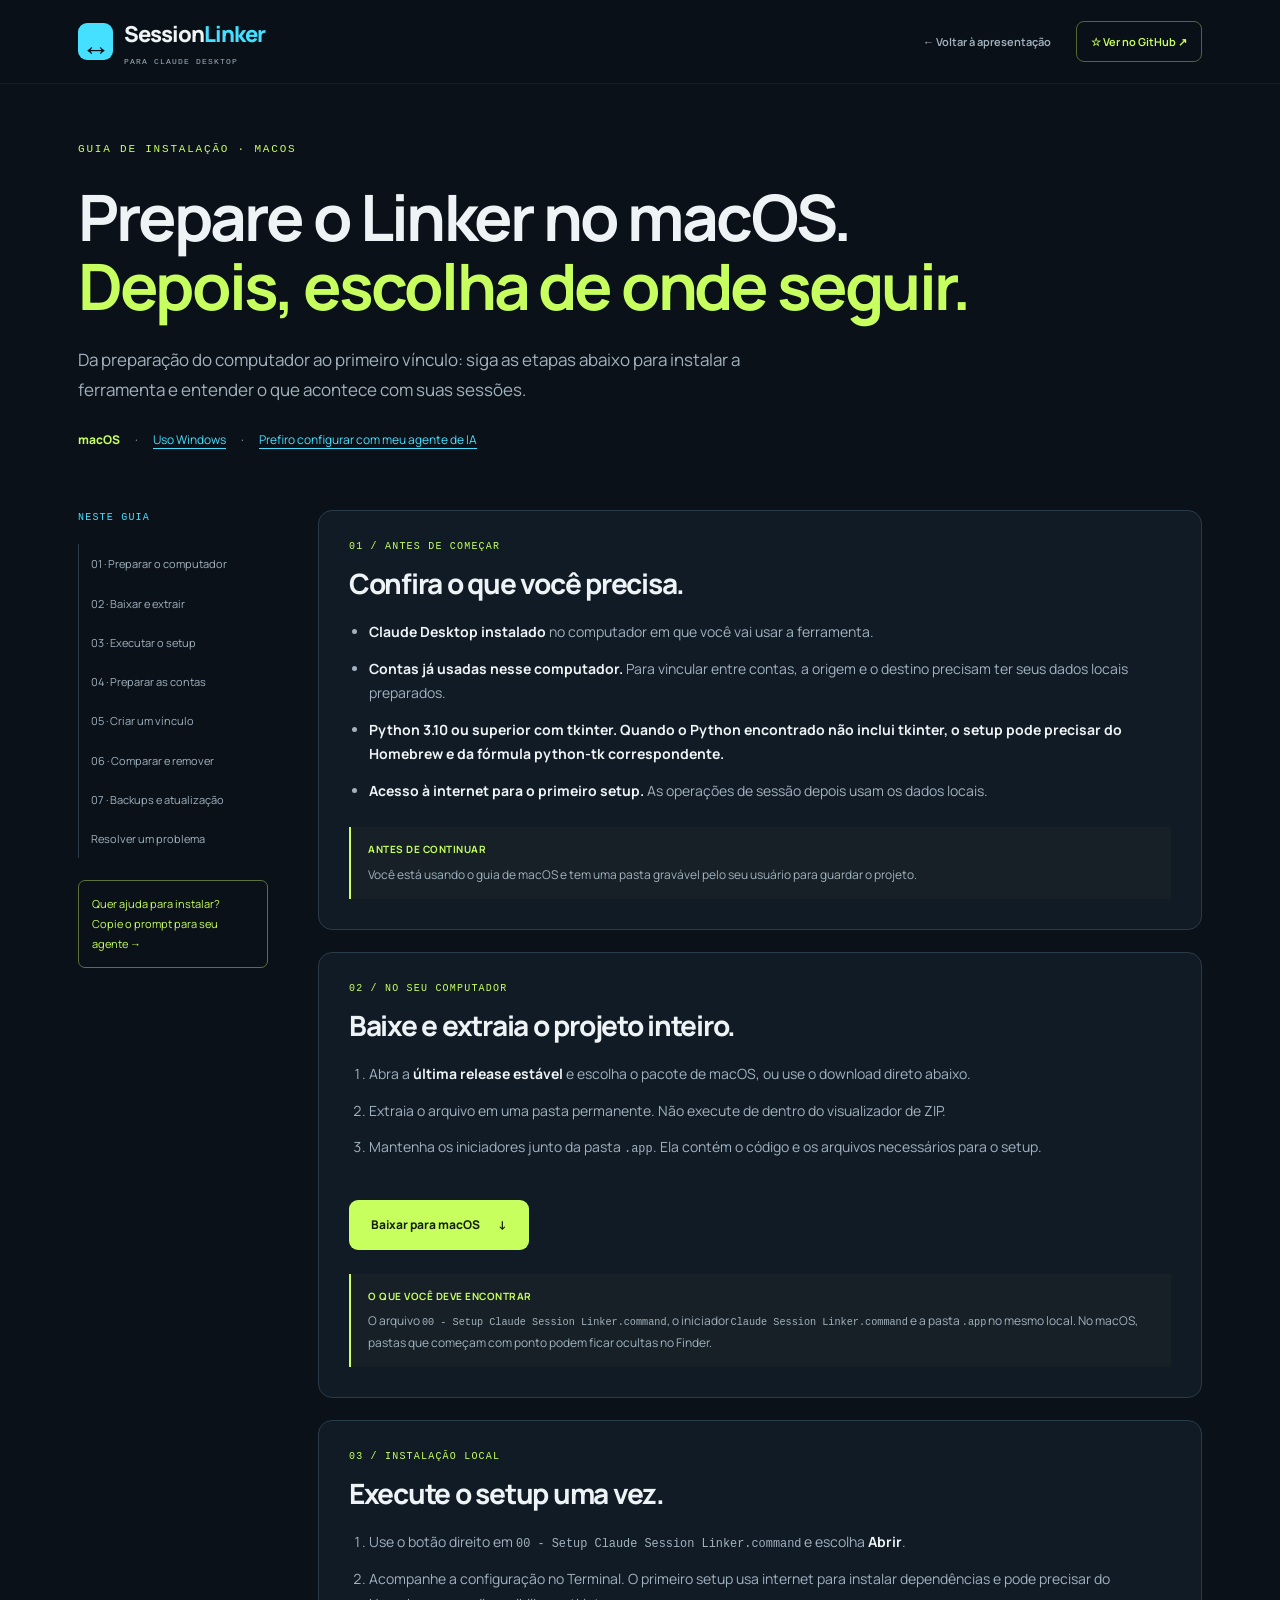
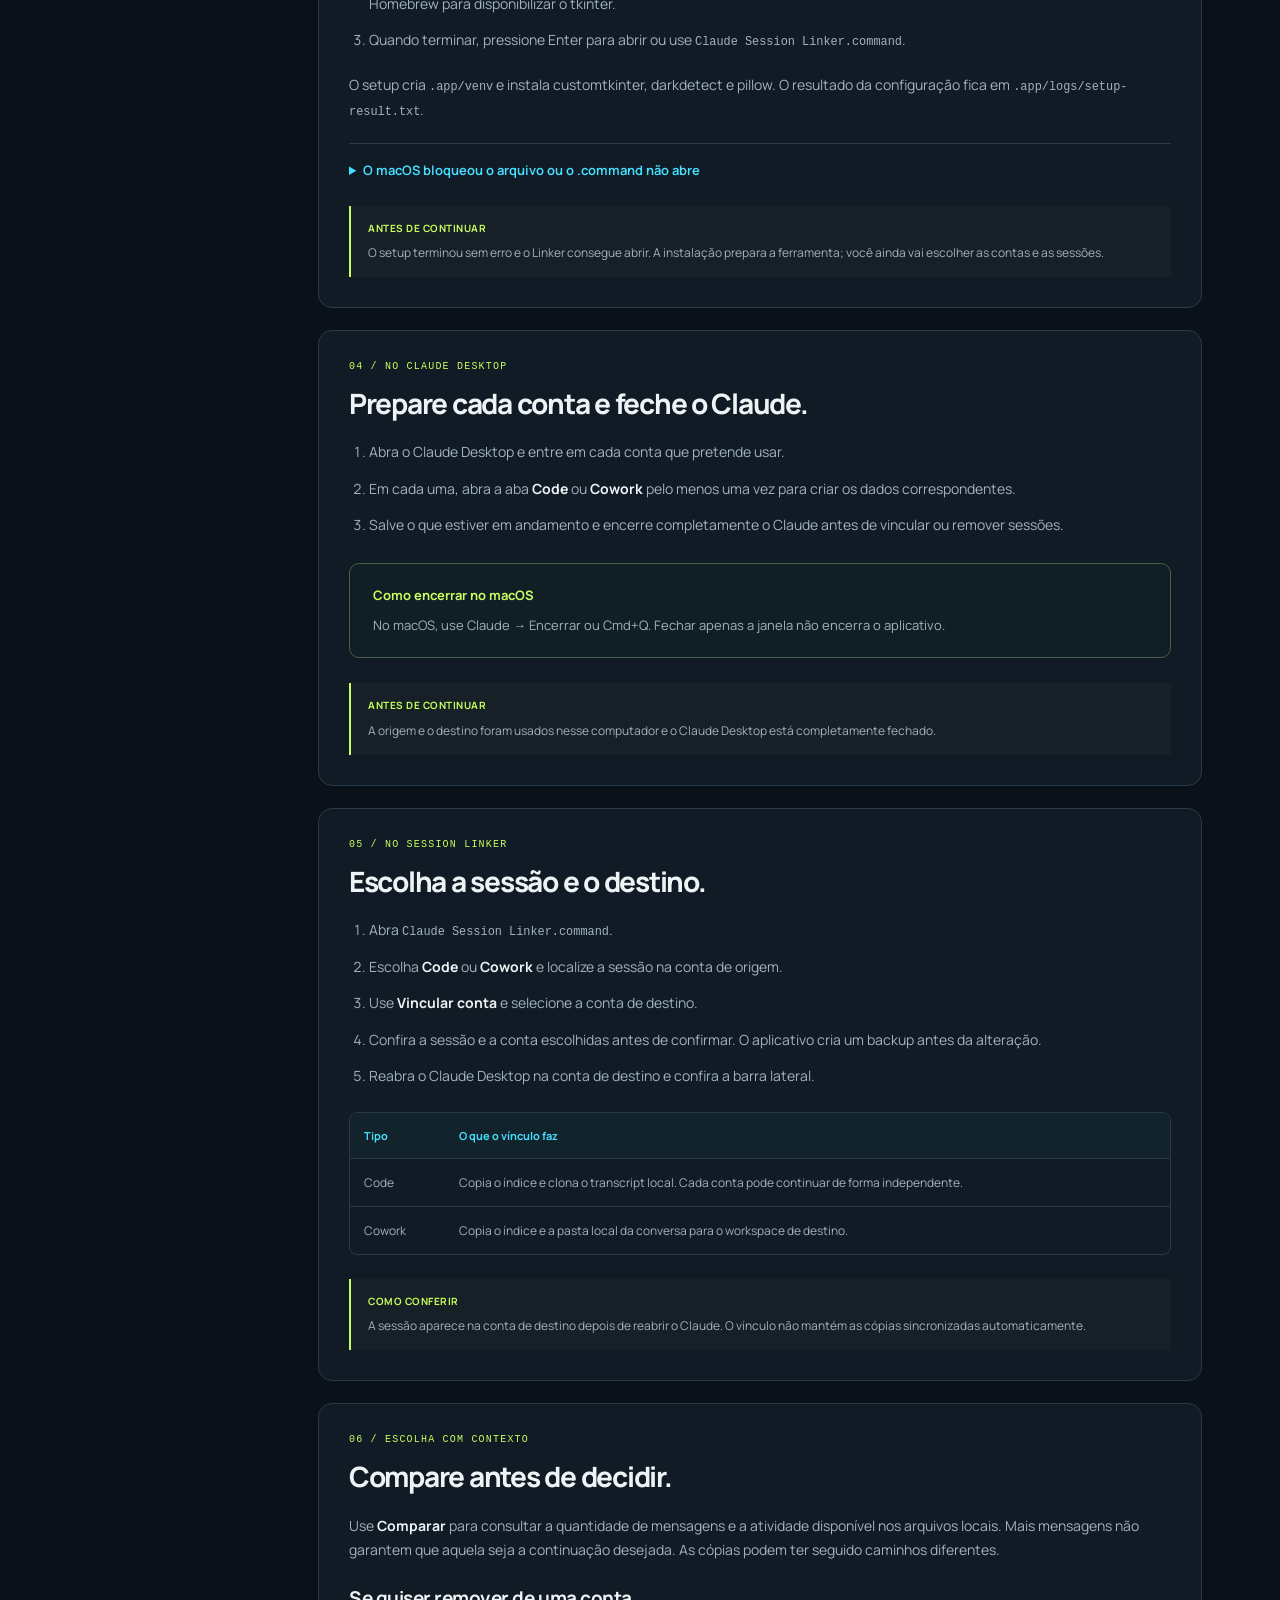
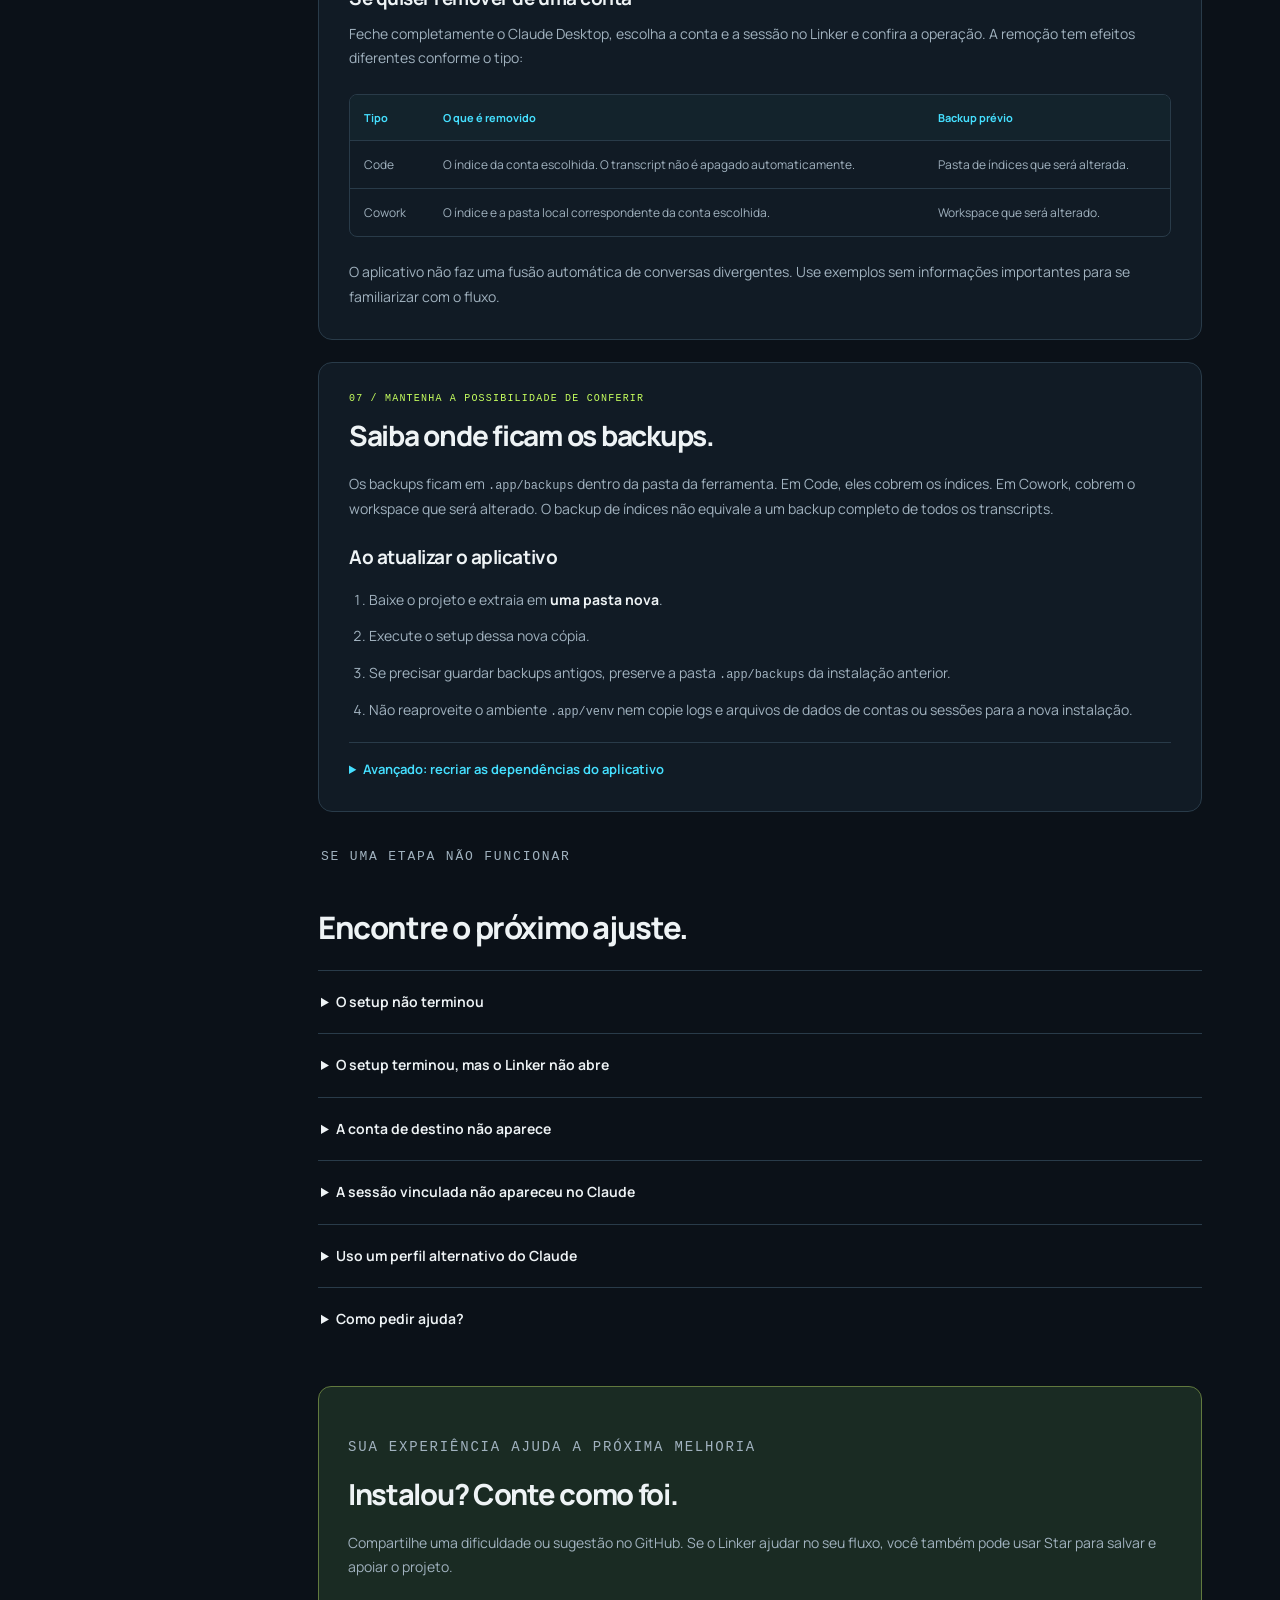
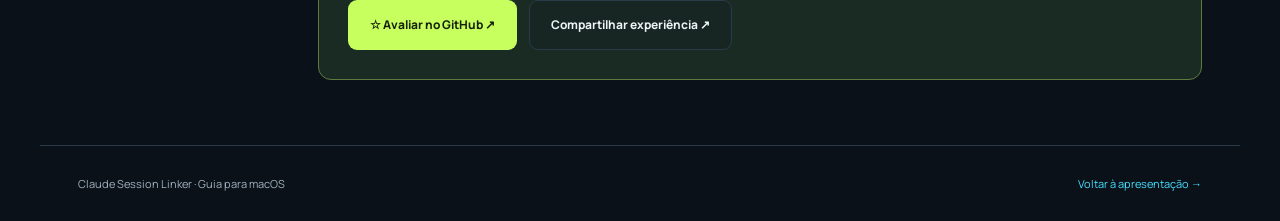
==== commit cc5fa80f: "fix: wait for new release drafts and use stable download links" ====
--- a/docs/install-macos.html
+++ b/docs/install-macos.html
@@ -6,7 +6,7 @@
 <div class="container guide-grid"><aside class="guide-index"><span class="small-label">NESTE GUIA</span><nav aria-label="Etapas da instalação"><a href="#requisitos">01 · Preparar o computador</a><a href="#baixar">02 · Baixar e extrair</a><a href="#setup">03 · Executar o setup</a><a href="#contas">04 · Preparar as contas</a><a href="#vincular">05 · Criar um vínculo</a><a href="#comparar">06 · Comparar e remover</a><a href="#backups">07 · Backups e atualização</a><a href="#ajuda">Resolver um problema</a></nav><a class="agent-shortcut" href="index.html#instalar">Quer ajuda para instalar?<br>Copie o prompt para seu agente →</a></aside>
 <div class="guide-content">
 <section class="guide-step" id="requisitos"><span class="step-label">01 / ANTES DE COMEÇAR</span><h2>Confira o que você precisa.</h2><ul><li><strong>Claude Desktop instalado</strong> no computador em que você vai usar a ferramenta.</li><li><strong>Contas já usadas nesse computador.</strong> Para vincular entre contas, a origem e o destino precisam ter seus dados locais preparados.</li><li><strong>Python 3.10 ou superior com tkinter. Quando o Python encontrado não inclui tkinter, o setup pode precisar do Homebrew e da fórmula python-tk correspondente.</strong></li><li><strong>Acesso à internet para o primeiro setup.</strong> As operações de sessão depois usam os dados locais.</li></ul><div class="guide-result"><b>ANTES DE CONTINUAR</b>Você está usando o guia de macOS e tem uma pasta gravável pelo seu usuário para guardar o projeto.</div></section>
-<section class="guide-step" id="baixar"><span class="step-label">02 / NO SEU COMPUTADOR</span><h2>Baixe e extraia o projeto inteiro.</h2><ol><li>Abra o repositório e use <strong>Code → Download ZIP</strong>, ou baixe pelo botão abaixo.</li><li>Extraia o arquivo em uma pasta permanente. Não execute de dentro do visualizador de ZIP.</li><li>Mantenha os iniciadores junto da pasta <code>.app</code>. Ela contém o código e os arquivos necessários para o setup.</li></ol><a class="button primary" href="https://github.com/brunoflma/claude-session-linker/archive/refs/heads/master.zip">Baixar o projeto <span aria-hidden="true">↓</span></a><div class="guide-result"><b>O QUE VOCÊ DEVE ENCONTRAR</b>O arquivo <code>00 - Setup Claude Session Linker.command</code>, o iniciador <code>Claude Session Linker.command</code> e a pasta <code>.app</code> no mesmo local. No macOS, pastas que começam com ponto podem ficar ocultas no Finder.</div></section>
+<section class="guide-step" id="baixar"><span class="step-label">02 / NO SEU COMPUTADOR</span><h2>Baixe e extraia o projeto inteiro.</h2><ol><li>Abra a <strong>última release estável</strong> e escolha o pacote de macOS, ou use o download direto abaixo.</li><li>Extraia o arquivo em uma pasta permanente. Não execute de dentro do visualizador de ZIP.</li><li>Mantenha os iniciadores junto da pasta <code>.app</code>. Ela contém o código e os arquivos necessários para o setup.</li></ol><a class="button primary" href="https://github.com/brunoflma/claude-session-linker/releases/latest/download/claude-session-linker-macos.zip">Baixar para macOS <span aria-hidden="true">↓</span></a><div class="guide-result"><b>O QUE VOCÊ DEVE ENCONTRAR</b>O arquivo <code>00 - Setup Claude Session Linker.command</code>, o iniciador <code>Claude Session Linker.command</code> e a pasta <code>.app</code> no mesmo local. No macOS, pastas que começam com ponto podem ficar ocultas no Finder.</div></section>
 <section class="guide-step" id="setup"><span class="step-label">03 / INSTALAÇÃO LOCAL</span><h2>Execute o setup uma vez.</h2><ol><li>Use o botão direito em <code>00 - Setup Claude Session Linker.command</code> e escolha <strong>Abrir</strong>.</li><li>Acompanhe a configuração no Terminal. O primeiro setup usa internet para instalar dependências e pode precisar do Homebrew para disponibilizar o tkinter.</li><li>Quando terminar, pressione Enter para abrir ou use <code>Claude Session Linker.command</code>.</li></ol><p>O setup cria <code>.app/venv</code> e instala customtkinter, darkdetect e pillow. O resultado da configuração fica em <code>.app/logs/setup-result.txt</code>.</p><details class="guide-details"><summary>O macOS bloqueou o arquivo ou o .command não abre</summary><div><p>O projeto usa scripts locais, sem assinatura ou notarização como aplicativo macOS. Confira a origem do download. Use botão direito → Abrir; se o macOS solicitar uma autorização adicional, revise o aviso nas configurações de Privacidade e Segurança.</p><p>Se o arquivo perdeu a permissão de execução, abra o Terminal na pasta extraída e use:</p><div class="guide-command"><div class="command-top"><span>PERMISSÕES DOS INICIADORES</span><button data-copy="permissions" aria-label="Copiar permissões dos iniciadores" disabled>Copiar</button></div><pre id="permissions">chmod +x "00 - Setup Claude Session Linker.command" "Claude Session Linker.command" ".app/setup.sh"</pre></div><p>Depois, abra novamente o setup. Não use sudo para contornar falhas de permissão na pasta do projeto.</p></div></details><div class="guide-result"><b>ANTES DE CONTINUAR</b>O setup terminou sem erro e o Linker consegue abrir. A instalação prepara a ferramenta; você ainda vai escolher as contas e as sessões.</div></section>
 <section class="guide-step" id="contas"><span class="step-label">04 / NO CLAUDE DESKTOP</span><h2>Prepare cada conta e feche o Claude.</h2><ol><li>Abra o Claude Desktop e entre em cada conta que pretende usar.</li><li>Em cada uma, abra a aba <strong>Code</strong> ou <strong>Cowork</strong> pelo menos uma vez para criar os dados correspondentes.</li><li>Salve o que estiver em andamento e encerre completamente o Claude antes de vincular ou remover sessões.</li></ol><div class="guide-callout"><strong>Como encerrar no macOS</strong>No macOS, use Claude → Encerrar ou Cmd+Q. Fechar apenas a janela não encerra o aplicativo.</div><div class="guide-result"><b>ANTES DE CONTINUAR</b>A origem e o destino foram usados nesse computador e o Claude Desktop está completamente fechado.</div></section>
 <section class="guide-step" id="vincular"><span class="step-label">05 / NO SESSION LINKER</span><h2>Escolha a sessão e o destino.</h2><ol><li>Abra <code>Claude Session Linker.command</code>.</li><li>Escolha <strong>Code</strong> ou <strong>Cowork</strong> e localize a sessão na conta de origem.</li><li>Use <strong>Vincular conta</strong> e selecione a conta de destino.</li><li>Confira a sessão e a conta escolhidas antes de confirmar. O aplicativo cria um backup antes da alteração.</li><li>Reabra o Claude Desktop na conta de destino e confira a barra lateral.</li></ol><div class="guide-table-wrap"><table class="guide-table"><thead><tr><th scope="col">Tipo</th><th scope="col">O que o vínculo faz</th></tr></thead><tbody><tr><td>Code</td><td>Copia o índice e clona o transcript local. Cada conta pode continuar de forma independente.</td></tr><tr><td>Cowork</td><td>Copia o índice e a pasta local da conversa para o workspace de destino.</td></tr></tbody></table></div><div class="guide-result"><b>COMO CONFERIR</b>A sessão aparece na conta de destino depois de reabrir o Claude. O vínculo não mantém as cópias sincronizadas automaticamente.</div></section>
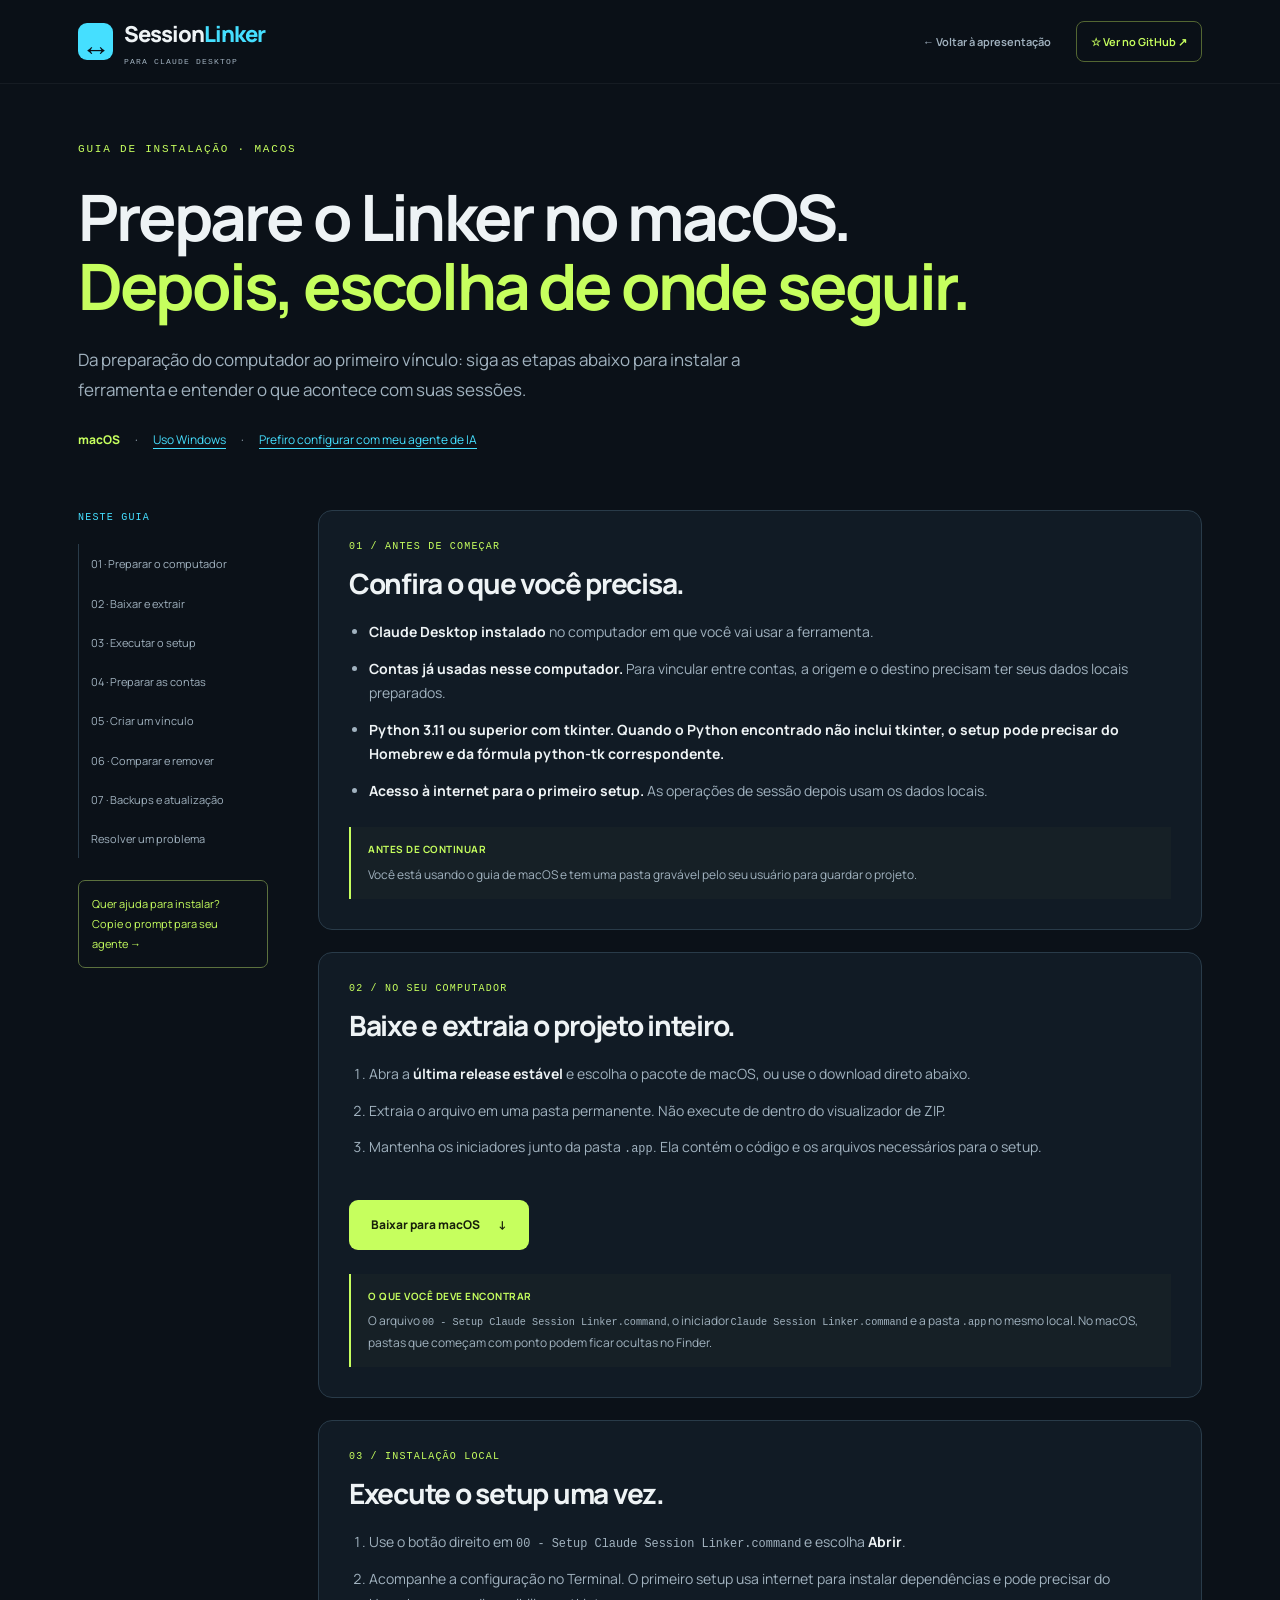
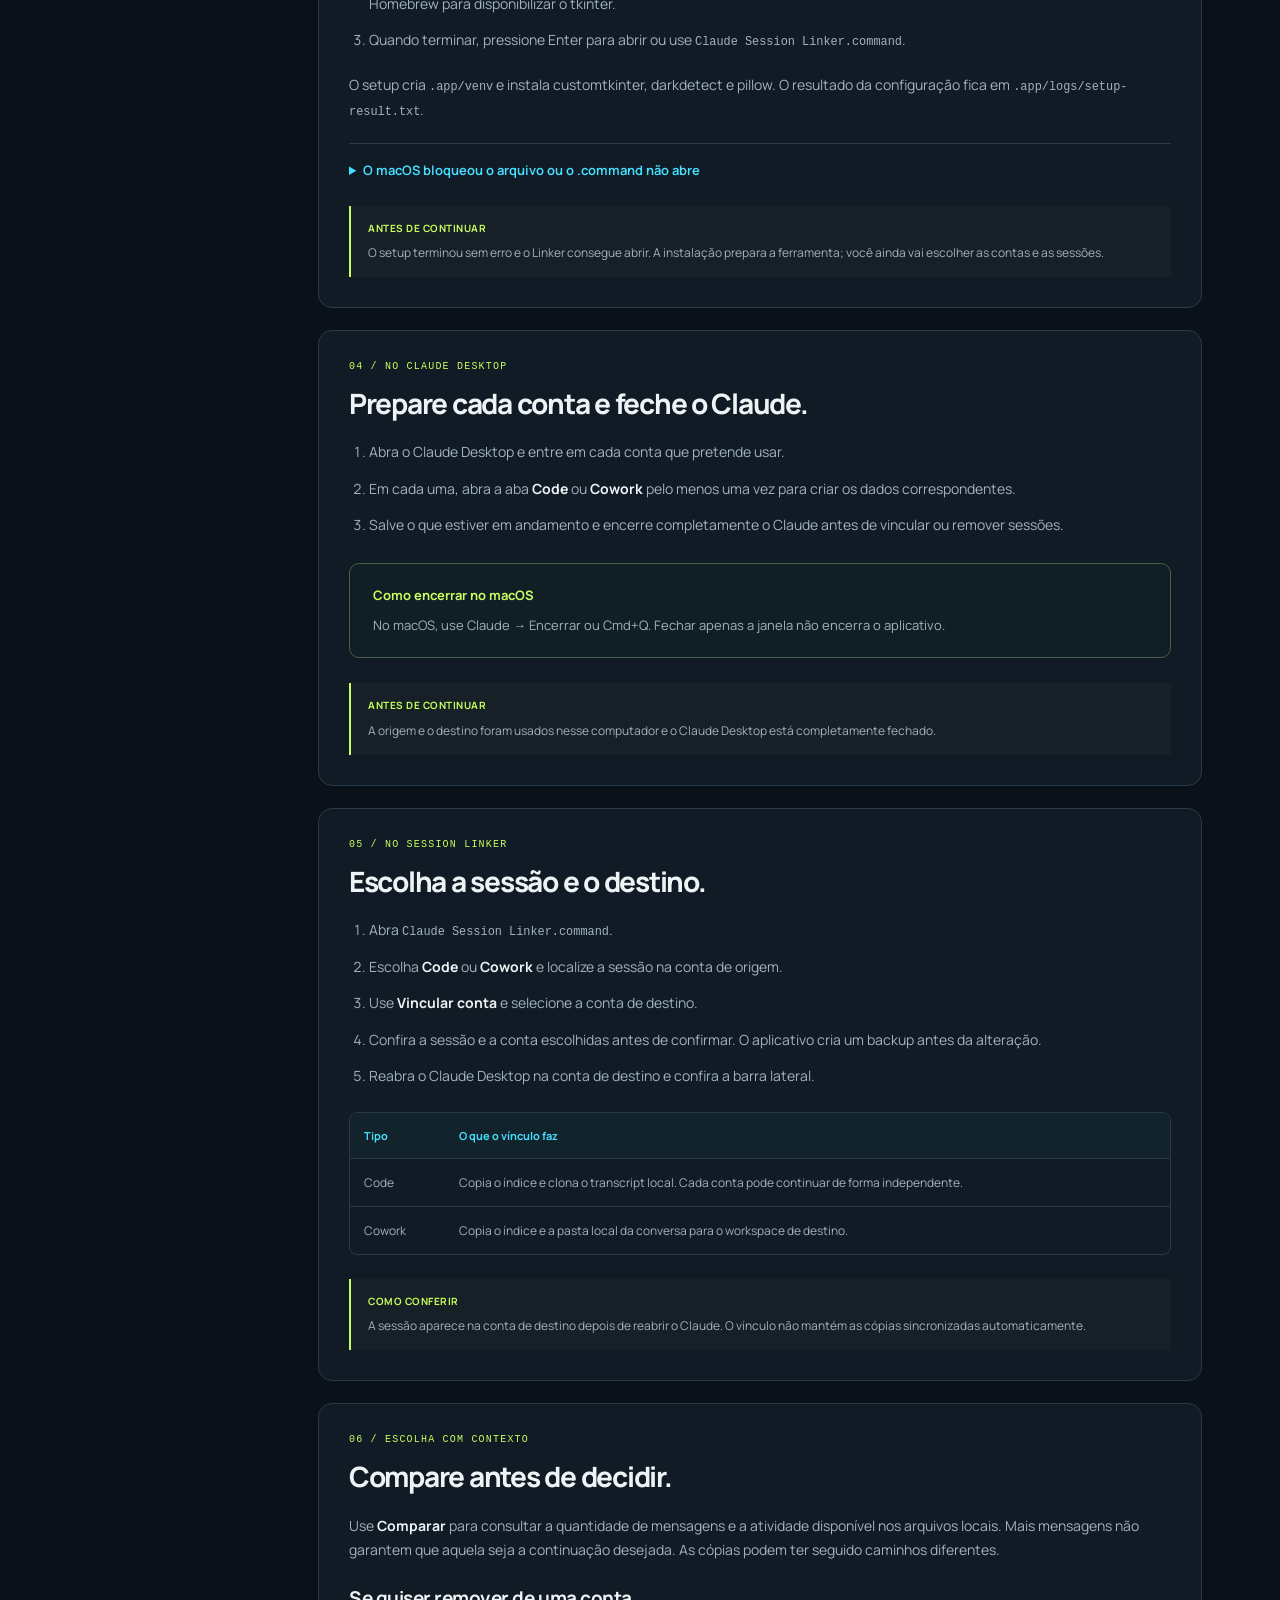
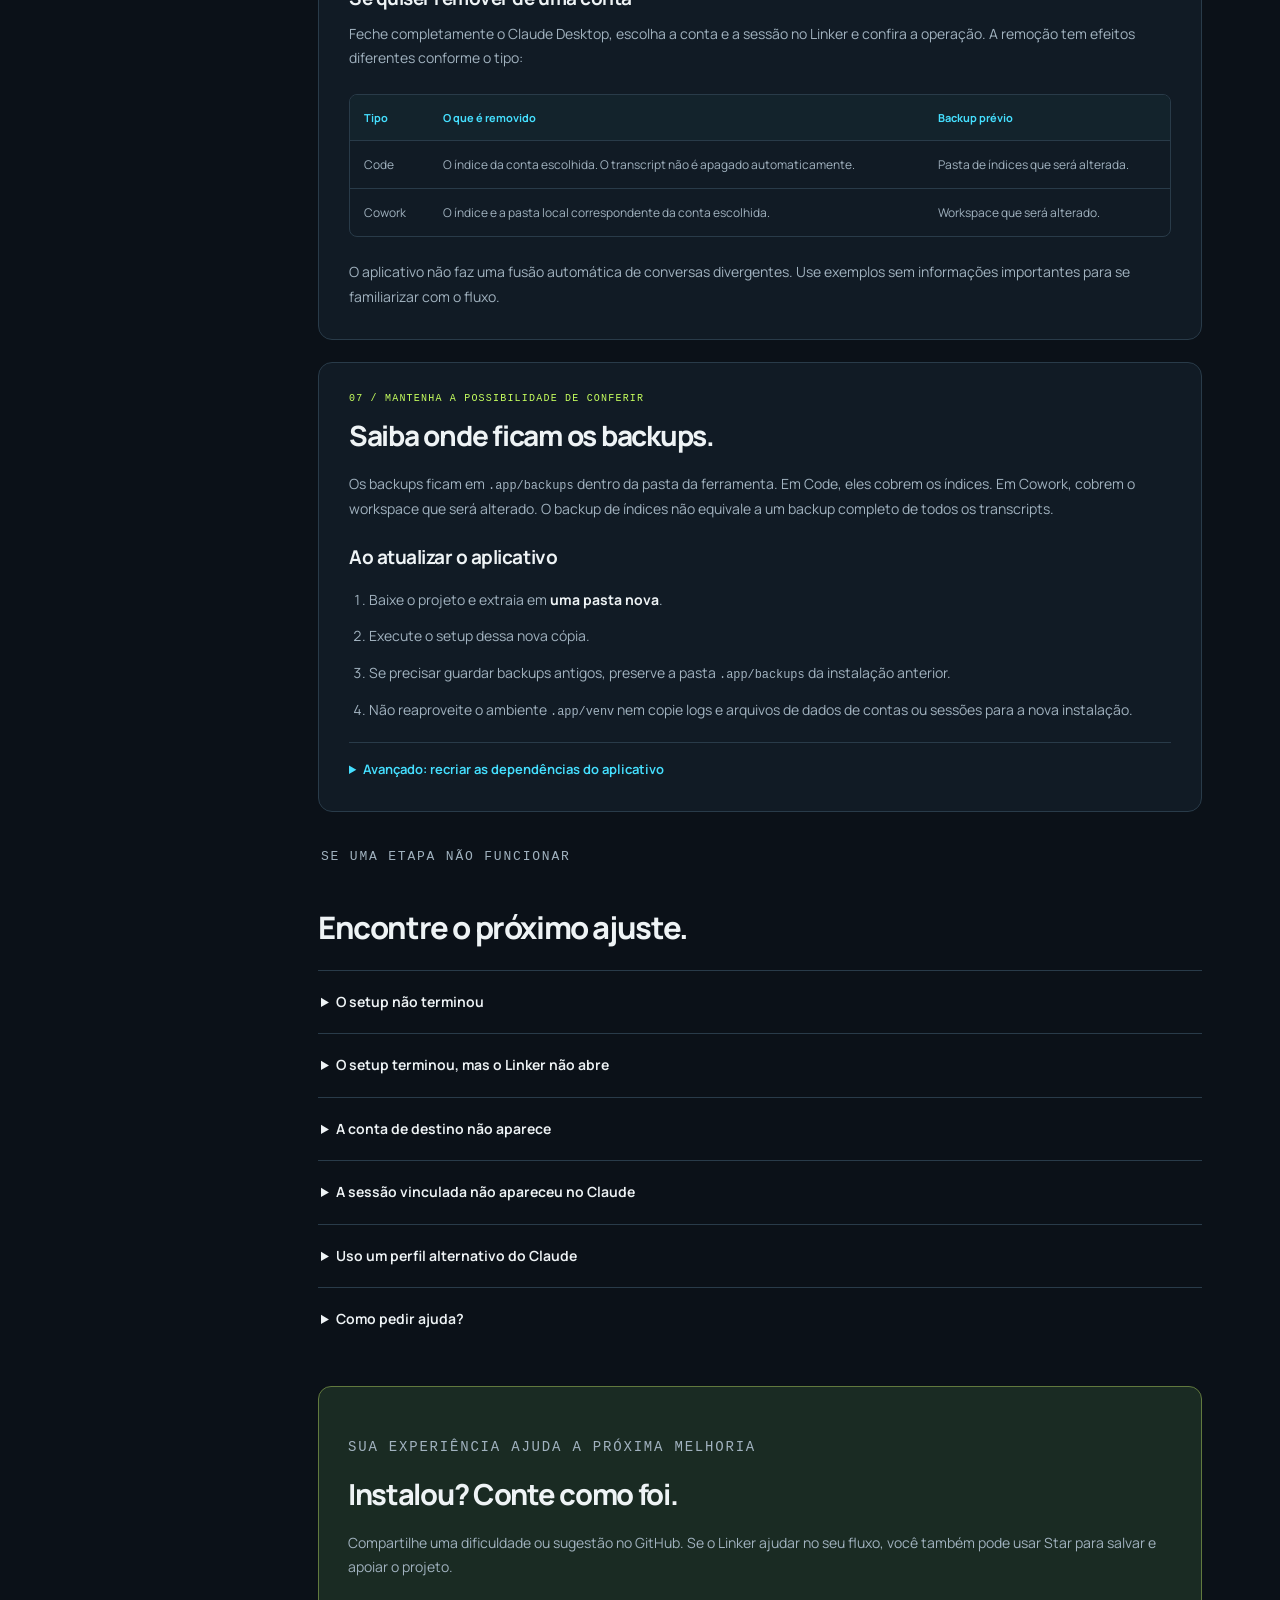
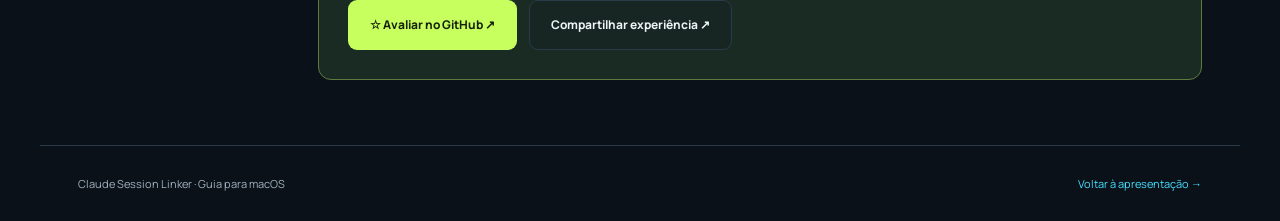
==== commit ae1b09ed: "fix(security): bump pillow to 13.0.0 and raise minimum Python requirement to 3.11" ====
--- a/docs/install-macos.html
+++ b/docs/install-macos.html
@@ -5,13 +5,13 @@
 <main id="conteudo"><section class="container guide-hero"><p class="eyebrow">GUIA DE INSTALAÇÃO · MACOS</p><h1>Prepare o Linker no macOS.<br><em>Depois, escolha de onde seguir.</em></h1><p>Da preparação do computador ao primeiro vínculo: siga as etapas abaixo para instalar a ferramenta e entender o que acontece com suas sessões.</p><div class="guide-switch"><span class="selected">macOS</span><span>·</span><a href="install-windows.html">Uso Windows</a><span>·</span><a href="index.html#instalar">Prefiro configurar com meu agente de IA</a></div></section>
 <div class="container guide-grid"><aside class="guide-index"><span class="small-label">NESTE GUIA</span><nav aria-label="Etapas da instalação"><a href="#requisitos">01 · Preparar o computador</a><a href="#baixar">02 · Baixar e extrair</a><a href="#setup">03 · Executar o setup</a><a href="#contas">04 · Preparar as contas</a><a href="#vincular">05 · Criar um vínculo</a><a href="#comparar">06 · Comparar e remover</a><a href="#backups">07 · Backups e atualização</a><a href="#ajuda">Resolver um problema</a></nav><a class="agent-shortcut" href="index.html#instalar">Quer ajuda para instalar?<br>Copie o prompt para seu agente →</a></aside>
 <div class="guide-content">
-<section class="guide-step" id="requisitos"><span class="step-label">01 / ANTES DE COMEÇAR</span><h2>Confira o que você precisa.</h2><ul><li><strong>Claude Desktop instalado</strong> no computador em que você vai usar a ferramenta.</li><li><strong>Contas já usadas nesse computador.</strong> Para vincular entre contas, a origem e o destino precisam ter seus dados locais preparados.</li><li><strong>Python 3.10 ou superior com tkinter. Quando o Python encontrado não inclui tkinter, o setup pode precisar do Homebrew e da fórmula python-tk correspondente.</strong></li><li><strong>Acesso à internet para o primeiro setup.</strong> As operações de sessão depois usam os dados locais.</li></ul><div class="guide-result"><b>ANTES DE CONTINUAR</b>Você está usando o guia de macOS e tem uma pasta gravável pelo seu usuário para guardar o projeto.</div></section>
+<section class="guide-step" id="requisitos"><span class="step-label">01 / ANTES DE COMEÇAR</span><h2>Confira o que você precisa.</h2><ul><li><strong>Claude Desktop instalado</strong> no computador em que você vai usar a ferramenta.</li><li><strong>Contas já usadas nesse computador.</strong> Para vincular entre contas, a origem e o destino precisam ter seus dados locais preparados.</li><li><strong>Python 3.11 ou superior com tkinter. Quando o Python encontrado não inclui tkinter, o setup pode precisar do Homebrew e da fórmula python-tk correspondente.</strong></li><li><strong>Acesso à internet para o primeiro setup.</strong> As operações de sessão depois usam os dados locais.</li></ul><div class="guide-result"><b>ANTES DE CONTINUAR</b>Você está usando o guia de macOS e tem uma pasta gravável pelo seu usuário para guardar o projeto.</div></section>
 <section class="guide-step" id="baixar"><span class="step-label">02 / NO SEU COMPUTADOR</span><h2>Baixe e extraia o projeto inteiro.</h2><ol><li>Abra a <strong>última release estável</strong> e escolha o pacote de macOS, ou use o download direto abaixo.</li><li>Extraia o arquivo em uma pasta permanente. Não execute de dentro do visualizador de ZIP.</li><li>Mantenha os iniciadores junto da pasta <code>.app</code>. Ela contém o código e os arquivos necessários para o setup.</li></ol><a class="button primary" href="https://github.com/brunoflma/claude-session-linker/releases/latest/download/claude-session-linker-macos.zip">Baixar para macOS <span aria-hidden="true">↓</span></a><div class="guide-result"><b>O QUE VOCÊ DEVE ENCONTRAR</b>O arquivo <code>00 - Setup Claude Session Linker.command</code>, o iniciador <code>Claude Session Linker.command</code> e a pasta <code>.app</code> no mesmo local. No macOS, pastas que começam com ponto podem ficar ocultas no Finder.</div></section>
 <section class="guide-step" id="setup"><span class="step-label">03 / INSTALAÇÃO LOCAL</span><h2>Execute o setup uma vez.</h2><ol><li>Use o botão direito em <code>00 - Setup Claude Session Linker.command</code> e escolha <strong>Abrir</strong>.</li><li>Acompanhe a configuração no Terminal. O primeiro setup usa internet para instalar dependências e pode precisar do Homebrew para disponibilizar o tkinter.</li><li>Quando terminar, pressione Enter para abrir ou use <code>Claude Session Linker.command</code>.</li></ol><p>O setup cria <code>.app/venv</code> e instala customtkinter, darkdetect e pillow. O resultado da configuração fica em <code>.app/logs/setup-result.txt</code>.</p><details class="guide-details"><summary>O macOS bloqueou o arquivo ou o .command não abre</summary><div><p>O projeto usa scripts locais, sem assinatura ou notarização como aplicativo macOS. Confira a origem do download. Use botão direito → Abrir; se o macOS solicitar uma autorização adicional, revise o aviso nas configurações de Privacidade e Segurança.</p><p>Se o arquivo perdeu a permissão de execução, abra o Terminal na pasta extraída e use:</p><div class="guide-command"><div class="command-top"><span>PERMISSÕES DOS INICIADORES</span><button data-copy="permissions" aria-label="Copiar permissões dos iniciadores" disabled>Copiar</button></div><pre id="permissions">chmod +x "00 - Setup Claude Session Linker.command" "Claude Session Linker.command" ".app/setup.sh"</pre></div><p>Depois, abra novamente o setup. Não use sudo para contornar falhas de permissão na pasta do projeto.</p></div></details><div class="guide-result"><b>ANTES DE CONTINUAR</b>O setup terminou sem erro e o Linker consegue abrir. A instalação prepara a ferramenta; você ainda vai escolher as contas e as sessões.</div></section>
 <section class="guide-step" id="contas"><span class="step-label">04 / NO CLAUDE DESKTOP</span><h2>Prepare cada conta e feche o Claude.</h2><ol><li>Abra o Claude Desktop e entre em cada conta que pretende usar.</li><li>Em cada uma, abra a aba <strong>Code</strong> ou <strong>Cowork</strong> pelo menos uma vez para criar os dados correspondentes.</li><li>Salve o que estiver em andamento e encerre completamente o Claude antes de vincular ou remover sessões.</li></ol><div class="guide-callout"><strong>Como encerrar no macOS</strong>No macOS, use Claude → Encerrar ou Cmd+Q. Fechar apenas a janela não encerra o aplicativo.</div><div class="guide-result"><b>ANTES DE CONTINUAR</b>A origem e o destino foram usados nesse computador e o Claude Desktop está completamente fechado.</div></section>
 <section class="guide-step" id="vincular"><span class="step-label">05 / NO SESSION LINKER</span><h2>Escolha a sessão e o destino.</h2><ol><li>Abra <code>Claude Session Linker.command</code>.</li><li>Escolha <strong>Code</strong> ou <strong>Cowork</strong> e localize a sessão na conta de origem.</li><li>Use <strong>Vincular conta</strong> e selecione a conta de destino.</li><li>Confira a sessão e a conta escolhidas antes de confirmar. O aplicativo cria um backup antes da alteração.</li><li>Reabra o Claude Desktop na conta de destino e confira a barra lateral.</li></ol><div class="guide-table-wrap"><table class="guide-table"><thead><tr><th scope="col">Tipo</th><th scope="col">O que o vínculo faz</th></tr></thead><tbody><tr><td>Code</td><td>Copia o índice e clona o transcript local. Cada conta pode continuar de forma independente.</td></tr><tr><td>Cowork</td><td>Copia o índice e a pasta local da conversa para o workspace de destino.</td></tr></tbody></table></div><div class="guide-result"><b>COMO CONFERIR</b>A sessão aparece na conta de destino depois de reabrir o Claude. O vínculo não mantém as cópias sincronizadas automaticamente.</div></section>
 <section class="guide-step" id="comparar"><span class="step-label">06 / ESCOLHA COM CONTEXTO</span><h2>Compare antes de decidir.</h2><p>Use <strong>Comparar</strong> para consultar a quantidade de mensagens e a atividade disponível nos arquivos locais. Mais mensagens não garantem que aquela seja a continuação desejada. As cópias podem ter seguido caminhos diferentes.</p><h3>Se quiser remover de uma conta</h3><p>Feche completamente o Claude Desktop, escolha a conta e a sessão no Linker e confira a operação. A remoção tem efeitos diferentes conforme o tipo:</p><div class="guide-table-wrap"><table class="guide-table"><thead><tr><th scope="col">Tipo</th><th scope="col">O que é removido</th><th scope="col">Backup prévio</th></tr></thead><tbody><tr><td>Code</td><td>O índice da conta escolhida. O transcript não é apagado automaticamente.</td><td>Pasta de índices que será alterada.</td></tr><tr><td>Cowork</td><td>O índice e a pasta local correspondente da conta escolhida.</td><td>Workspace que será alterado.</td></tr></tbody></table></div><p>O aplicativo não faz uma fusão automática de conversas divergentes. Use exemplos sem informações importantes para se familiarizar com o fluxo.</p></section>
 <section class="guide-step" id="backups"><span class="step-label">07 / MANTENHA A POSSIBILIDADE DE CONFERIR</span><h2>Saiba onde ficam os backups.</h2><p>Os backups ficam em <code>.app/backups</code> dentro da pasta da ferramenta. Em Code, eles cobrem os índices. Em Cowork, cobrem o workspace que será alterado. O backup de índices não equivale a um backup completo de todos os transcripts.</p><h3>Ao atualizar o aplicativo</h3><ol><li>Baixe o projeto e extraia em <strong>uma pasta nova</strong>.</li><li>Execute o setup dessa nova cópia.</li><li>Se precisar guardar backups antigos, preserve a pasta <code>.app/backups</code> da instalação anterior.</li><li>Não reaproveite o ambiente <code>.app/venv</code> nem copie logs e arquivos de dados de contas ou sessões para a nova instalação.</li></ol><details class="guide-details"><summary>Avançado: recriar as dependências do aplicativo</summary><div><p>Quando o ambiente Python da ferramenta estiver incompleto ou corrompido, abra o terminal na pasta extraída e execute o comando abaixo. Ele recria o ambiente de dependências e executa o setup novamente.</p><div class="guide-command"><div class="command-top"><span>RECRIAR O AMBIENTE PYTHON</span><button data-copy="recreate" aria-label="Copiar recriar o ambiente python" disabled>Copiar</button></div><pre id="recreate">bash ".app/setup.sh" --recreate-venv --pause-on-exit</pre></div><p>Confirme que você está na pasta da instalação que pretende reparar. Esse procedimento não é um roteiro de restauração de conversas.</p></div></details></section>
-<section class="guide-faq" id="ajuda"><p class="eyebrow">SE UMA ETAPA NÃO FUNCIONAR</p><h2>Encontre o próximo ajuste.</h2><details><summary>O setup não terminou</summary><p>Confira a mensagem na janela de configuração e o arquivo <code>.app/logs/setup-result.txt</code>. Use uma pasta gravável pelo seu usuário e tente novamente depois de corrigir o requisito ausente.</p><div class="guide-command"><div class="command-top"><span>EXECUTAR SETUP COM SAÍDA VISÍVEL</span><button data-copy="diagnose" aria-label="Copiar executar setup com saída visível" disabled>Copiar</button></div><pre id="diagnose">bash ".app/setup.sh" --pause-on-exit</pre></div></details><details><summary>O setup terminou, mas o Linker não abre</summary><p>Confira se o projeto foi extraído inteiro e se o iniciador está junto da pasta <code>.app</code>. O log de abertura fica em <code>.app/logs/session-linker-error.log</code>. Remova dados sensíveis antes de compartilhar qualquer trecho para diagnóstico.</p></details><details><summary>A conta de destino não aparece</summary><p>Entre nessa conta no Claude Desktop do mesmo computador e abra Code ou Cowork pelo menos uma vez. Depois, feche o Claude e atualize a lista no Linker. A aba escolhida deve corresponder ao tipo de sessão que você quer usar.</p></details><details><summary>A sessão vinculada não apareceu no Claude</summary><p>Encerre completamente o Claude Desktop, reabra e entre na conta de destino correta. Confira também se você está olhando a aba Code ou Cowork correspondente à sessão.</p></details><details><summary>Uso um perfil alternativo do Claude</summary><p>O aplicativo reconhece perfis locais, incluindo Claude-3p. Para restringir a execução a uma raiz específica, consulte a seção de perfis no <a href="https://github.com/brunoflma/claude-session-linker/blob/master/GUIA-MACOS.md">guia técnico do repositório</a>.</p></details><details><summary>Como pedir ajuda?</summary><p>Informe macOS, a versão ou commit utilizado, Code ou Cowork e a etapa em que o problema ocorreu. Não envie transcripts, backups, credenciais, rótulos ou identificadores de contas à issue.</p></details></section>
+<section class="guide-faq" id="ajuda"><p class="eyebrow">SE UMA ETAPA NÃO FUNCIONAR</p><h2>Encontre o próximo ajuste.</h2><details><summary>O setup não terminou</summary><p>Confira a mensagem na janela de configuração e o arquivo <code>.app/logs/setup-result.txt</code>. Use uma pasta gravável pelo seu usuário e tente novamente depois de corrigir o requisito ausente.</p><div class="guide-command"><div class="command-top"><span>EXECUTAR SETUP COM SAÍDA VISÍVEL</span><button data-copy="diagnose" aria-label="Copiar executar setup com saída visível" disabled>Copiar</button></div><pre id="diagnose">bash ".app/setup.sh" --pause-on-exit</pre></div></details><details><summary>O setup terminou, mas o Linker não abre</summary><p>Confira se o projeto foi extraído inteiro e se o iniciador está junto da pasta <code>.app</code>. O log de abertura fica em <code>.app/logs/session-linker-error.log</code>. Remova dados sensíveis antes de compartilhar qualquer trecho para diagnóstico.</p></details><details><summary>A conta de destino não aparece</summary><p>Entre nessa conta no Claude Desktop do mesmo computador e abra Code ou Cowork pelo menos uma vez. Depois, feche o Claude e atualize a lista no Linker. A aba escolhida deve corresponder ao tipo de sessão que você quer usar.</p></details><details><summary>A sessão vinculada não apareceu no Claude</summary><p>Encerre completamente o Claude Desktop, reabra e entre na conta de destino correta. Confira também se você está olhando a aba Code ou Cowork correspondente à sessão.</p></details><details><summary>Uso um perfil alternativo do Claude</summary><p>O aplicativo reconhece perfis locais, incluindo Claude-3p. Para restringir a execução a uma raiz específica, consulte a seção de perfis no <a href="https://github.com/brunoflma/claude-session-linker/blob/main/GUIA-MACOS.md">guia técnico do repositório</a>.</p></details><details><summary>Como pedir ajuda?</summary><p>Informe macOS, a versão ou commit utilizado, Code ou Cowork e a etapa em que o problema ocorreu. Não envie transcripts, backups, credenciais, rótulos ou identificadores de contas à issue.</p></details></section>
 <section class="guide-finish"><p class="eyebrow">SUA EXPERIÊNCIA AJUDA A PRÓXIMA MELHORIA</p><h2>Instalou? Conte como foi.</h2><p>Compartilhe uma dificuldade ou sugestão no GitHub. Se o Linker ajudar no seu fluxo, você também pode usar Star para salvar e apoiar o projeto.</p><div class="actions"><a class="button primary" href="https://github.com/brunoflma/claude-session-linker" target="_blank" rel="noopener noreferrer">☆ Avaliar no GitHub ↗</a><a class="button secondary" href="https://github.com/brunoflma/claude-session-linker/issues/new?template=experiencia.yml" target="_blank" rel="noopener noreferrer">Compartilhar experiência ↗</a></div></section>
 </div></div></main><footer class="container guide-footer"><span>Claude Session Linker · Guia para macOS</span><a href="index.html">Voltar à apresentação →</a></footer><div id="status" class="toast" role="status" aria-live="polite"></div><dialog id="copy-dialog"><form method="dialog"><h2>Copie o comando</h2><p>A cópia automática não está disponível. Selecione e copie o conteúdo abaixo.</p><textarea id="copy-fallback" readonly aria-label="Comando para copiar"></textarea><button class="button primary">Concluir</button></form></dialog></body></html>
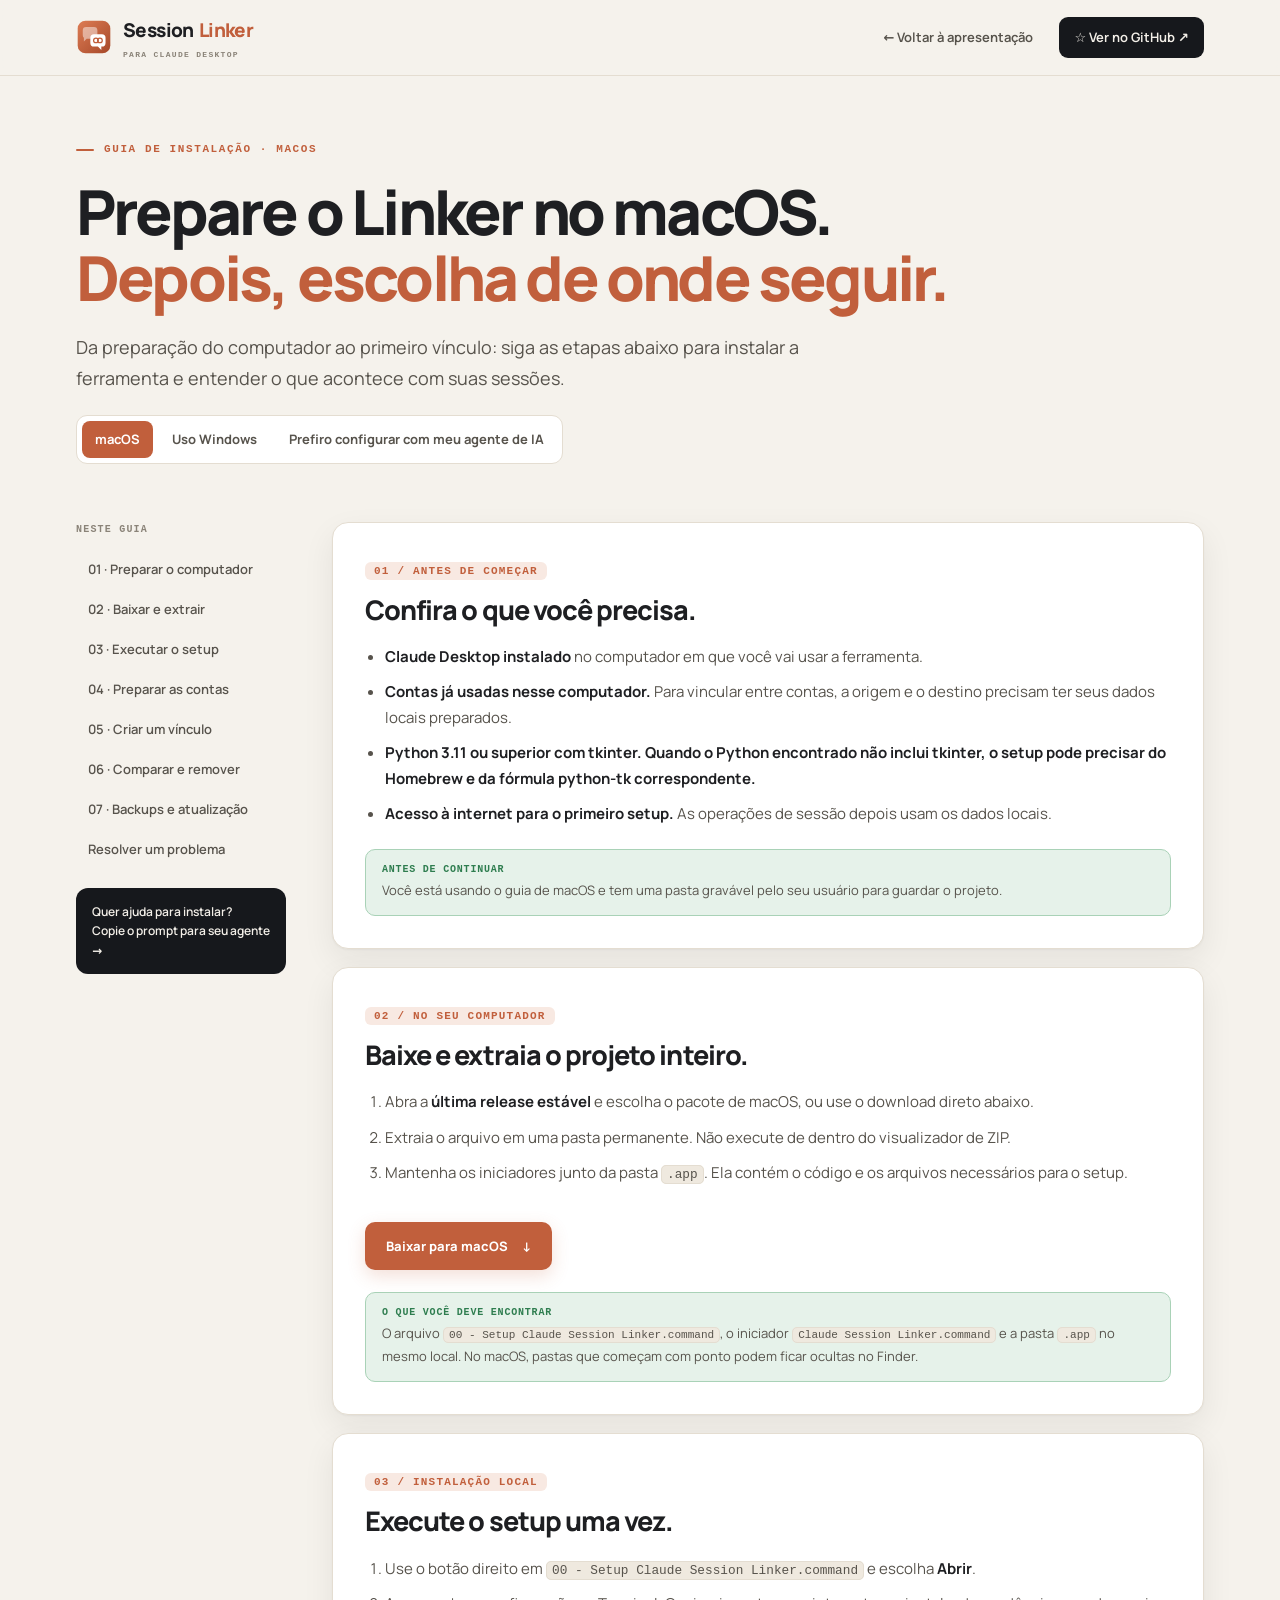
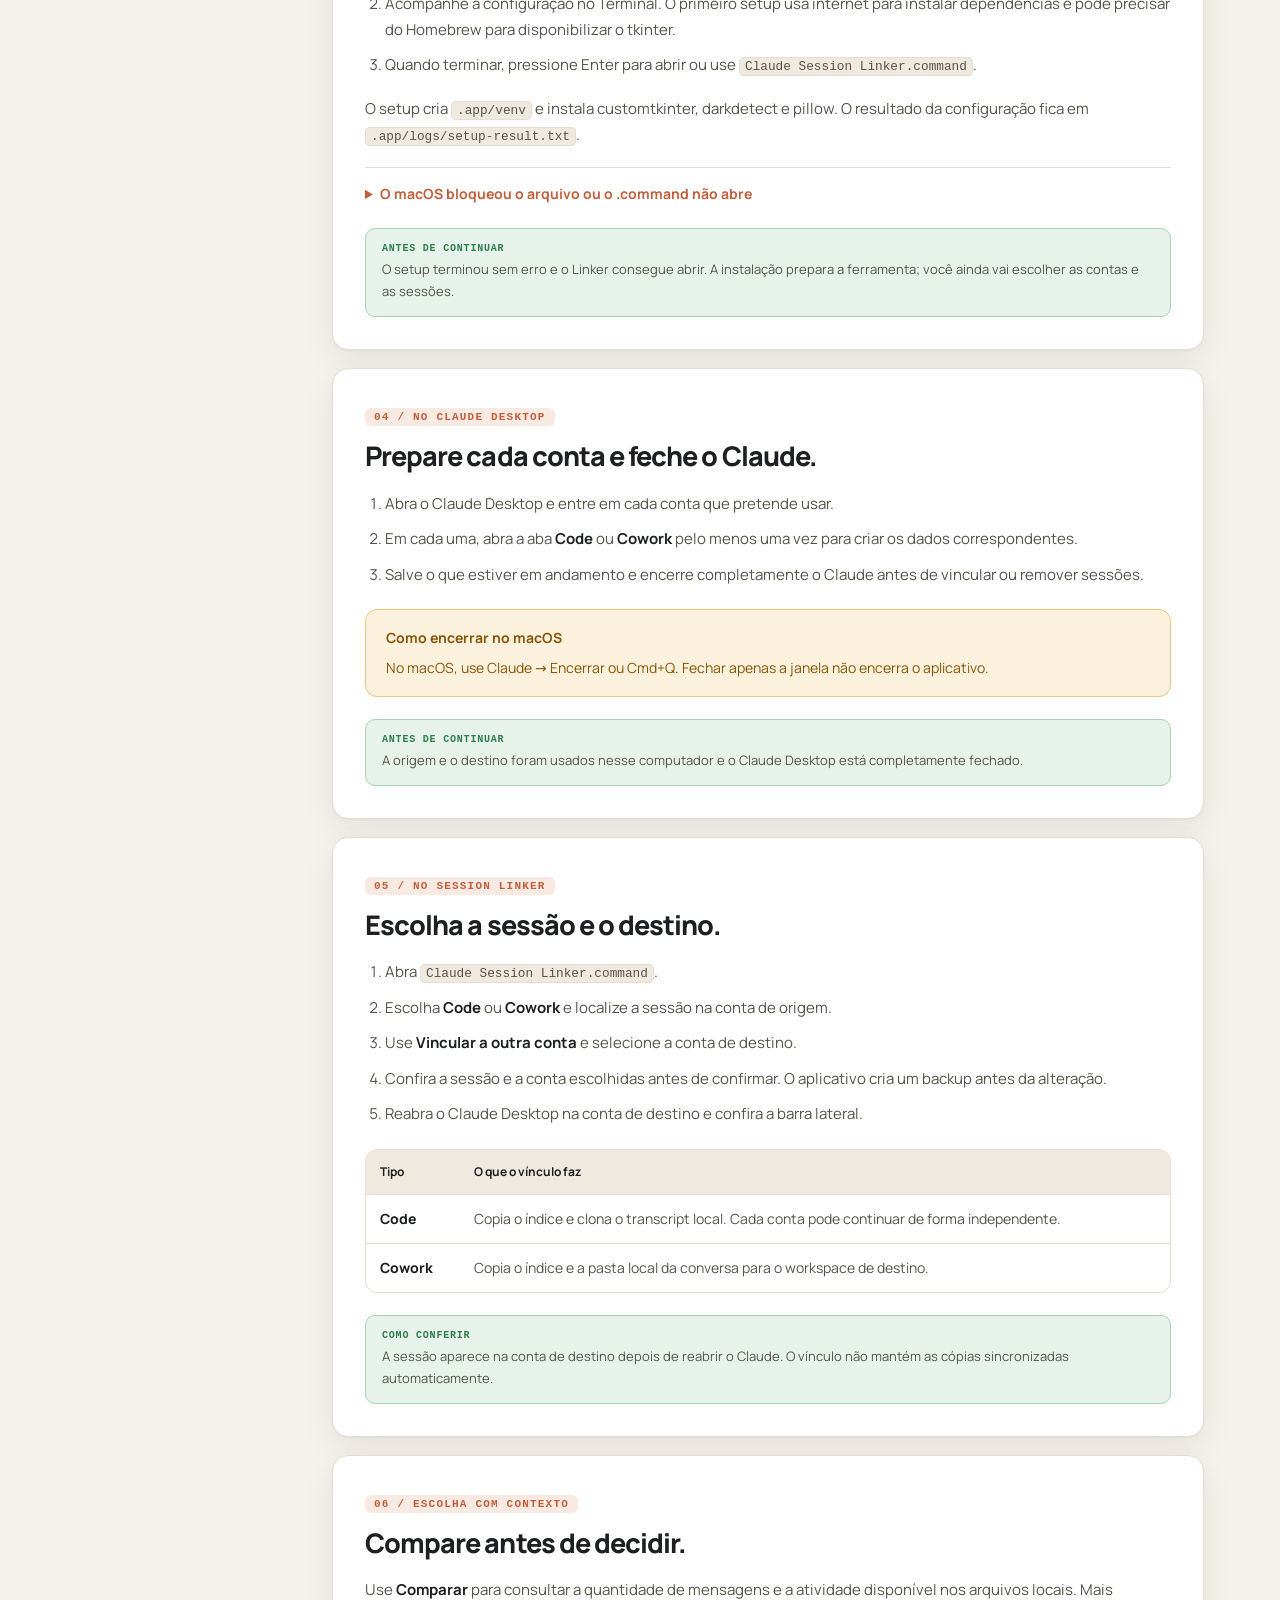
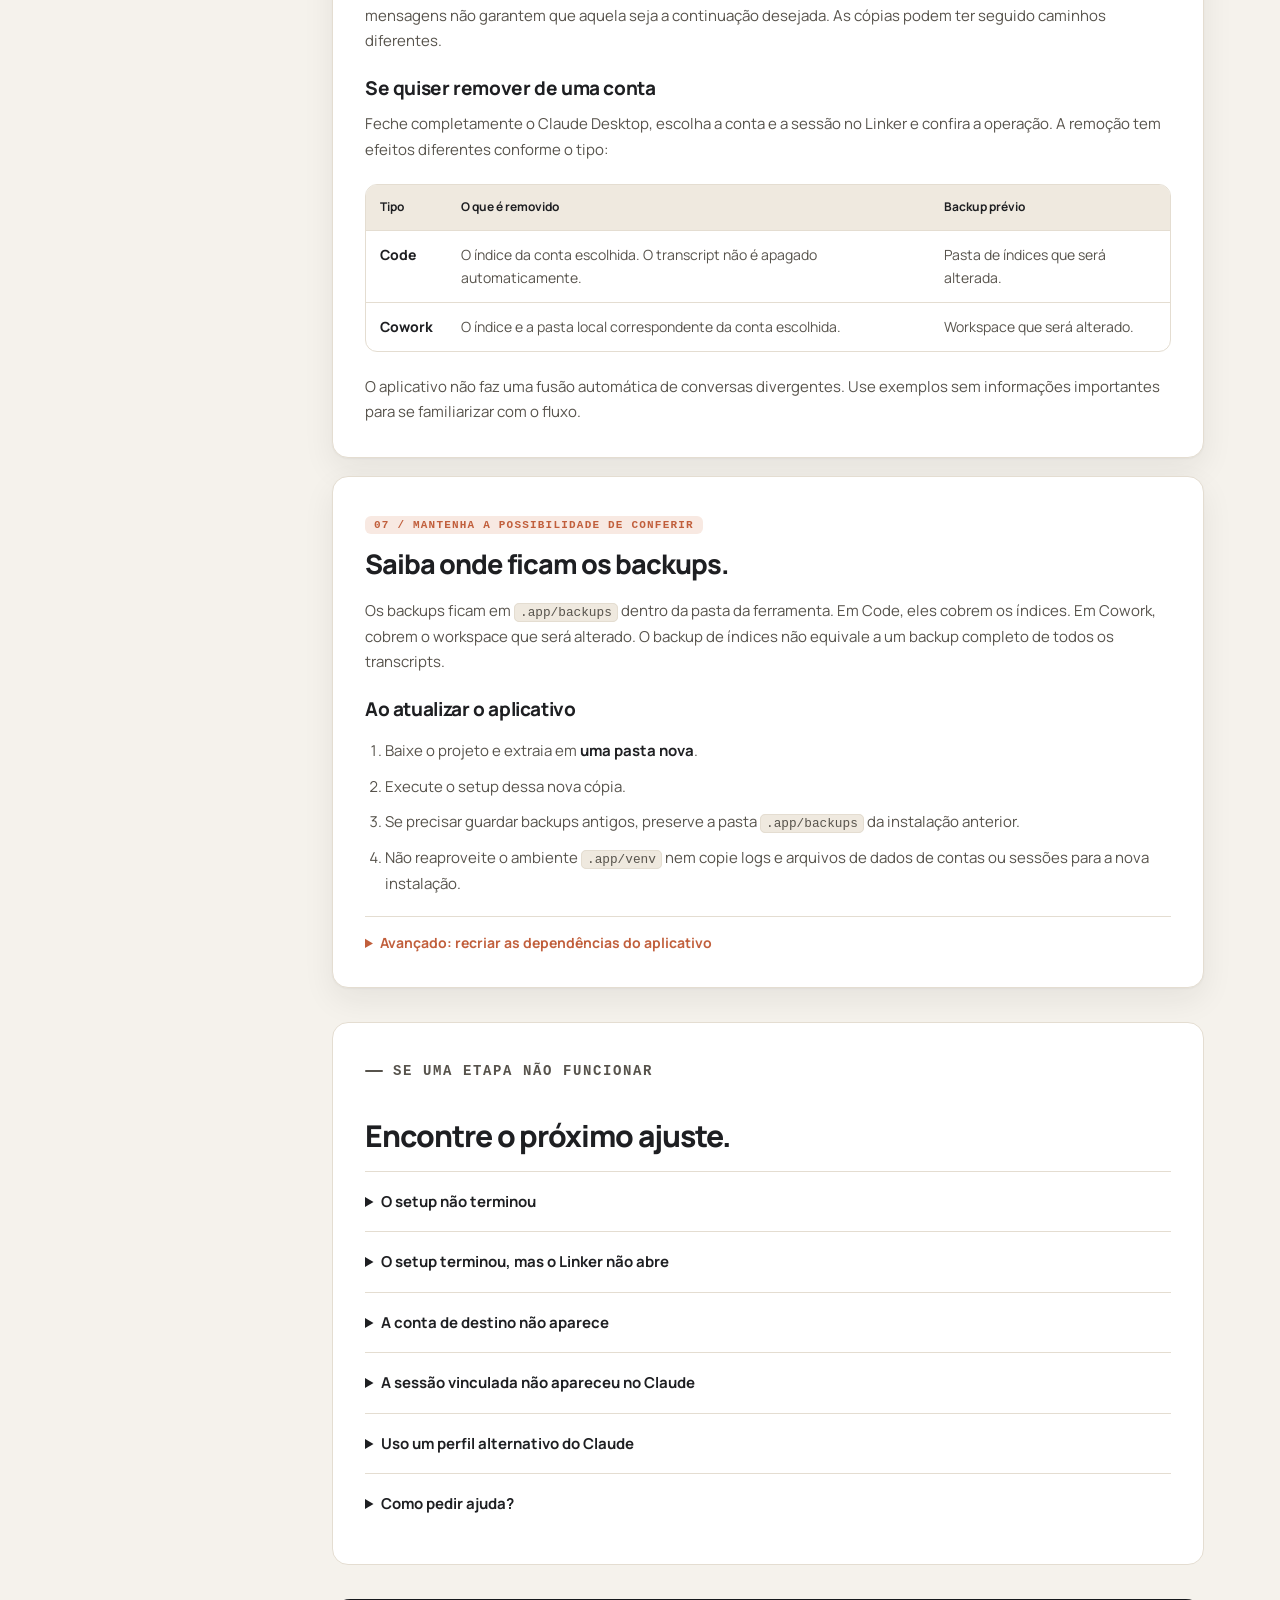
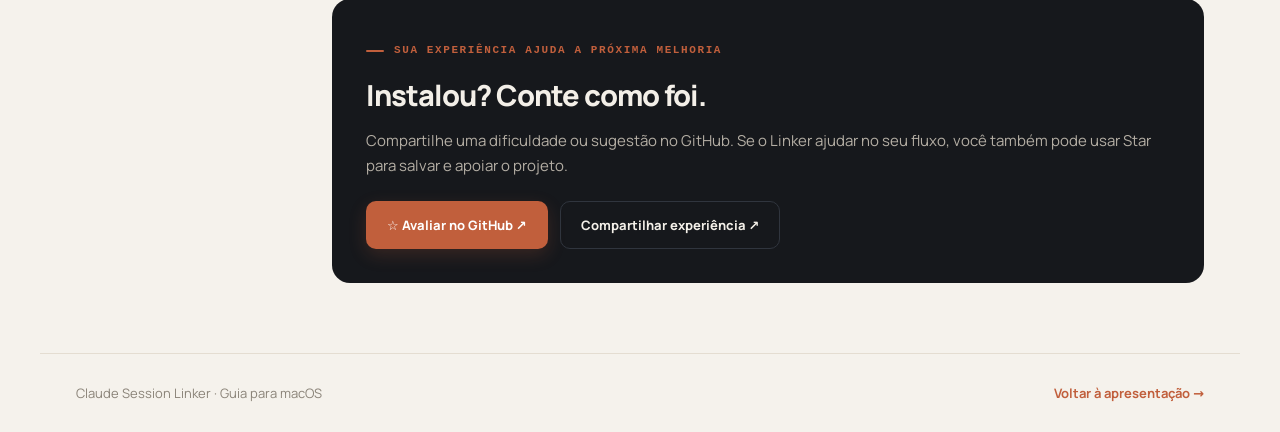
==== commit 0247b8c3: "Linker 2.2.0: site e repositório no novo visual; dependências e Python 3.15 - Site (index e guias) r" ====
--- a/docs/install-macos.html
+++ b/docs/install-macos.html
@@ -1,7 +1,7 @@
 <!doctype html>
 <html lang="pt-BR">
-<head><meta charset="utf-8"><meta name="viewport" content="width=device-width,initial-scale=1"><meta name="theme-color" content="#0b1118"><title>Instalar no macOS | Claude Session Linker</title><meta name="description" content="Guia visual do Claude Session Linker para macOS: preparar o ambiente, executar o setup, configurar contas e conferir o primeiro vínculo."><link rel="canonical" href="https://brunoflma.github.io/claude-session-linker/install-macos.html"><meta property="og:type" content="website"><meta property="og:title" content="Claude Session Linker · Guia para macOS"><meta property="og:description" content="Da instalação ao primeiro vínculo, com passos claros e orientação sobre backups."><meta property="og:url" content="https://brunoflma.github.io/claude-session-linker/install-macos.html"><meta property="og:image" content="https://brunoflma.github.io/claude-session-linker/assets/social-preview.png"><meta name="twitter:card" content="summary_large_image"><link rel="icon" href="assets/favicon.svg" type="image/svg+xml"><link rel="stylesheet" href="assets/site.css?v=1"><link rel="stylesheet" href="assets/guide.css?v=1"><script src="assets/guide.js?v=1" defer></script></head>
-<body><a class="skip" href="#conteudo">Pular para o conteúdo</a><header class="header guide-header"><div class="container header-inner"><a class="brand" href="index.html" aria-label="Claude Session Linker, apresentação"><span class="brand-icon" aria-hidden="true">↔</span><span>Session<span class="brand-accent">Linker</span><small>PARA CLAUDE DESKTOP</small></span></a><nav class="guide-nav" aria-label="Navegação principal"><a class="back-link" href="index.html">← Voltar à apresentação</a><a class="nav-cta" href="https://github.com/brunoflma/claude-session-linker" target="_blank" rel="noopener noreferrer">☆ Ver no GitHub ↗</a></nav></div></header>
+<head><meta charset="utf-8"><meta name="viewport" content="width=device-width,initial-scale=1"><meta name="theme-color" content="#f5f2ec"><title>Instalar no macOS | Claude Session Linker</title><meta name="description" content="Guia visual do Claude Session Linker para macOS: preparar o ambiente, executar o setup, configurar contas e conferir o primeiro vínculo."><link rel="canonical" href="https://brunoflma.github.io/claude-session-linker/install-macos.html"><meta property="og:type" content="website"><meta property="og:title" content="Claude Session Linker · Guia para macOS"><meta property="og:description" content="Da instalação ao primeiro vínculo, com passos claros e orientação sobre backups."><meta property="og:url" content="https://brunoflma.github.io/claude-session-linker/install-macos.html"><meta property="og:image" content="https://brunoflma.github.io/claude-session-linker/assets/social-preview.png"><meta name="twitter:card" content="summary_large_image"><link rel="icon" href="assets/favicon.svg" type="image/svg+xml"><link rel="stylesheet" href="assets/site.css?v=2"><link rel="stylesheet" href="assets/guide.css?v=2"><script src="assets/guide.js?v=1" defer></script></head>
+<body><a class="skip" href="#conteudo">Pular para o conteúdo</a><header class="header guide-header"><div class="container header-inner"><a class="brand" href="index.html" aria-label="Claude Session Linker, apresentação"><img class="brand-icon" src="assets/favicon.svg" alt="" width="36" height="36"><span>Session<span class="brand-accent">Linker</span><small>PARA CLAUDE DESKTOP</small></span></a><nav class="guide-nav" aria-label="Navegação principal"><a class="back-link" href="index.html">← Voltar à apresentação</a><a class="nav-cta" href="https://github.com/brunoflma/claude-session-linker" target="_blank" rel="noopener noreferrer">☆ Ver no GitHub ↗</a></nav></div></header>
 <main id="conteudo"><section class="container guide-hero"><p class="eyebrow">GUIA DE INSTALAÇÃO · MACOS</p><h1>Prepare o Linker no macOS.<br><em>Depois, escolha de onde seguir.</em></h1><p>Da preparação do computador ao primeiro vínculo: siga as etapas abaixo para instalar a ferramenta e entender o que acontece com suas sessões.</p><div class="guide-switch"><span class="selected">macOS</span><span>·</span><a href="install-windows.html">Uso Windows</a><span>·</span><a href="index.html#instalar">Prefiro configurar com meu agente de IA</a></div></section>
 <div class="container guide-grid"><aside class="guide-index"><span class="small-label">NESTE GUIA</span><nav aria-label="Etapas da instalação"><a href="#requisitos">01 · Preparar o computador</a><a href="#baixar">02 · Baixar e extrair</a><a href="#setup">03 · Executar o setup</a><a href="#contas">04 · Preparar as contas</a><a href="#vincular">05 · Criar um vínculo</a><a href="#comparar">06 · Comparar e remover</a><a href="#backups">07 · Backups e atualização</a><a href="#ajuda">Resolver um problema</a></nav><a class="agent-shortcut" href="index.html#instalar">Quer ajuda para instalar?<br>Copie o prompt para seu agente →</a></aside>
 <div class="guide-content">
@@ -9,7 +9,7 @@
 <section class="guide-step" id="baixar"><span class="step-label">02 / NO SEU COMPUTADOR</span><h2>Baixe e extraia o projeto inteiro.</h2><ol><li>Abra a <strong>última release estável</strong> e escolha o pacote de macOS, ou use o download direto abaixo.</li><li>Extraia o arquivo em uma pasta permanente. Não execute de dentro do visualizador de ZIP.</li><li>Mantenha os iniciadores junto da pasta <code>.app</code>. Ela contém o código e os arquivos necessários para o setup.</li></ol><a class="button primary" href="https://github.com/brunoflma/claude-session-linker/releases/latest/download/claude-session-linker-macos.zip">Baixar para macOS <span aria-hidden="true">↓</span></a><div class="guide-result"><b>O QUE VOCÊ DEVE ENCONTRAR</b>O arquivo <code>00 - Setup Claude Session Linker.command</code>, o iniciador <code>Claude Session Linker.command</code> e a pasta <code>.app</code> no mesmo local. No macOS, pastas que começam com ponto podem ficar ocultas no Finder.</div></section>
 <section class="guide-step" id="setup"><span class="step-label">03 / INSTALAÇÃO LOCAL</span><h2>Execute o setup uma vez.</h2><ol><li>Use o botão direito em <code>00 - Setup Claude Session Linker.command</code> e escolha <strong>Abrir</strong>.</li><li>Acompanhe a configuração no Terminal. O primeiro setup usa internet para instalar dependências e pode precisar do Homebrew para disponibilizar o tkinter.</li><li>Quando terminar, pressione Enter para abrir ou use <code>Claude Session Linker.command</code>.</li></ol><p>O setup cria <code>.app/venv</code> e instala customtkinter, darkdetect e pillow. O resultado da configuração fica em <code>.app/logs/setup-result.txt</code>.</p><details class="guide-details"><summary>O macOS bloqueou o arquivo ou o .command não abre</summary><div><p>O projeto usa scripts locais, sem assinatura ou notarização como aplicativo macOS. Confira a origem do download. Use botão direito → Abrir; se o macOS solicitar uma autorização adicional, revise o aviso nas configurações de Privacidade e Segurança.</p><p>Se o arquivo perdeu a permissão de execução, abra o Terminal na pasta extraída e use:</p><div class="guide-command"><div class="command-top"><span>PERMISSÕES DOS INICIADORES</span><button data-copy="permissions" aria-label="Copiar permissões dos iniciadores" disabled>Copiar</button></div><pre id="permissions">chmod +x "00 - Setup Claude Session Linker.command" "Claude Session Linker.command" ".app/setup.sh"</pre></div><p>Depois, abra novamente o setup. Não use sudo para contornar falhas de permissão na pasta do projeto.</p></div></details><div class="guide-result"><b>ANTES DE CONTINUAR</b>O setup terminou sem erro e o Linker consegue abrir. A instalação prepara a ferramenta; você ainda vai escolher as contas e as sessões.</div></section>
 <section class="guide-step" id="contas"><span class="step-label">04 / NO CLAUDE DESKTOP</span><h2>Prepare cada conta e feche o Claude.</h2><ol><li>Abra o Claude Desktop e entre em cada conta que pretende usar.</li><li>Em cada uma, abra a aba <strong>Code</strong> ou <strong>Cowork</strong> pelo menos uma vez para criar os dados correspondentes.</li><li>Salve o que estiver em andamento e encerre completamente o Claude antes de vincular ou remover sessões.</li></ol><div class="guide-callout"><strong>Como encerrar no macOS</strong>No macOS, use Claude → Encerrar ou Cmd+Q. Fechar apenas a janela não encerra o aplicativo.</div><div class="guide-result"><b>ANTES DE CONTINUAR</b>A origem e o destino foram usados nesse computador e o Claude Desktop está completamente fechado.</div></section>
-<section class="guide-step" id="vincular"><span class="step-label">05 / NO SESSION LINKER</span><h2>Escolha a sessão e o destino.</h2><ol><li>Abra <code>Claude Session Linker.command</code>.</li><li>Escolha <strong>Code</strong> ou <strong>Cowork</strong> e localize a sessão na conta de origem.</li><li>Use <strong>Vincular conta</strong> e selecione a conta de destino.</li><li>Confira a sessão e a conta escolhidas antes de confirmar. O aplicativo cria um backup antes da alteração.</li><li>Reabra o Claude Desktop na conta de destino e confira a barra lateral.</li></ol><div class="guide-table-wrap"><table class="guide-table"><thead><tr><th scope="col">Tipo</th><th scope="col">O que o vínculo faz</th></tr></thead><tbody><tr><td>Code</td><td>Copia o índice e clona o transcript local. Cada conta pode continuar de forma independente.</td></tr><tr><td>Cowork</td><td>Copia o índice e a pasta local da conversa para o workspace de destino.</td></tr></tbody></table></div><div class="guide-result"><b>COMO CONFERIR</b>A sessão aparece na conta de destino depois de reabrir o Claude. O vínculo não mantém as cópias sincronizadas automaticamente.</div></section>
+<section class="guide-step" id="vincular"><span class="step-label">05 / NO SESSION LINKER</span><h2>Escolha a sessão e o destino.</h2><ol><li>Abra <code>Claude Session Linker.command</code>.</li><li>Escolha <strong>Code</strong> ou <strong>Cowork</strong> e localize a sessão na conta de origem.</li><li>Use <strong>Vincular a outra conta</strong> e selecione a conta de destino.</li><li>Confira a sessão e a conta escolhidas antes de confirmar. O aplicativo cria um backup antes da alteração.</li><li>Reabra o Claude Desktop na conta de destino e confira a barra lateral.</li></ol><div class="guide-table-wrap"><table class="guide-table"><thead><tr><th scope="col">Tipo</th><th scope="col">O que o vínculo faz</th></tr></thead><tbody><tr><td>Code</td><td>Copia o índice e clona o transcript local. Cada conta pode continuar de forma independente.</td></tr><tr><td>Cowork</td><td>Copia o índice e a pasta local da conversa para o workspace de destino.</td></tr></tbody></table></div><div class="guide-result"><b>COMO CONFERIR</b>A sessão aparece na conta de destino depois de reabrir o Claude. O vínculo não mantém as cópias sincronizadas automaticamente.</div></section>
 <section class="guide-step" id="comparar"><span class="step-label">06 / ESCOLHA COM CONTEXTO</span><h2>Compare antes de decidir.</h2><p>Use <strong>Comparar</strong> para consultar a quantidade de mensagens e a atividade disponível nos arquivos locais. Mais mensagens não garantem que aquela seja a continuação desejada. As cópias podem ter seguido caminhos diferentes.</p><h3>Se quiser remover de uma conta</h3><p>Feche completamente o Claude Desktop, escolha a conta e a sessão no Linker e confira a operação. A remoção tem efeitos diferentes conforme o tipo:</p><div class="guide-table-wrap"><table class="guide-table"><thead><tr><th scope="col">Tipo</th><th scope="col">O que é removido</th><th scope="col">Backup prévio</th></tr></thead><tbody><tr><td>Code</td><td>O índice da conta escolhida. O transcript não é apagado automaticamente.</td><td>Pasta de índices que será alterada.</td></tr><tr><td>Cowork</td><td>O índice e a pasta local correspondente da conta escolhida.</td><td>Workspace que será alterado.</td></tr></tbody></table></div><p>O aplicativo não faz uma fusão automática de conversas divergentes. Use exemplos sem informações importantes para se familiarizar com o fluxo.</p></section>
 <section class="guide-step" id="backups"><span class="step-label">07 / MANTENHA A POSSIBILIDADE DE CONFERIR</span><h2>Saiba onde ficam os backups.</h2><p>Os backups ficam em <code>.app/backups</code> dentro da pasta da ferramenta. Em Code, eles cobrem os índices. Em Cowork, cobrem o workspace que será alterado. O backup de índices não equivale a um backup completo de todos os transcripts.</p><h3>Ao atualizar o aplicativo</h3><ol><li>Baixe o projeto e extraia em <strong>uma pasta nova</strong>.</li><li>Execute o setup dessa nova cópia.</li><li>Se precisar guardar backups antigos, preserve a pasta <code>.app/backups</code> da instalação anterior.</li><li>Não reaproveite o ambiente <code>.app/venv</code> nem copie logs e arquivos de dados de contas ou sessões para a nova instalação.</li></ol><details class="guide-details"><summary>Avançado: recriar as dependências do aplicativo</summary><div><p>Quando o ambiente Python da ferramenta estiver incompleto ou corrompido, abra o terminal na pasta extraída e execute o comando abaixo. Ele recria o ambiente de dependências e executa o setup novamente.</p><div class="guide-command"><div class="command-top"><span>RECRIAR O AMBIENTE PYTHON</span><button data-copy="recreate" aria-label="Copiar recriar o ambiente python" disabled>Copiar</button></div><pre id="recreate">bash ".app/setup.sh" --recreate-venv --pause-on-exit</pre></div><p>Confirme que você está na pasta da instalação que pretende reparar. Esse procedimento não é um roteiro de restauração de conversas.</p></div></details></section>
 <section class="guide-faq" id="ajuda"><p class="eyebrow">SE UMA ETAPA NÃO FUNCIONAR</p><h2>Encontre o próximo ajuste.</h2><details><summary>O setup não terminou</summary><p>Confira a mensagem na janela de configuração e o arquivo <code>.app/logs/setup-result.txt</code>. Use uma pasta gravável pelo seu usuário e tente novamente depois de corrigir o requisito ausente.</p><div class="guide-command"><div class="command-top"><span>EXECUTAR SETUP COM SAÍDA VISÍVEL</span><button data-copy="diagnose" aria-label="Copiar executar setup com saída visível" disabled>Copiar</button></div><pre id="diagnose">bash ".app/setup.sh" --pause-on-exit</pre></div></details><details><summary>O setup terminou, mas o Linker não abre</summary><p>Confira se o projeto foi extraído inteiro e se o iniciador está junto da pasta <code>.app</code>. O log de abertura fica em <code>.app/logs/session-linker-error.log</code>. Remova dados sensíveis antes de compartilhar qualquer trecho para diagnóstico.</p></details><details><summary>A conta de destino não aparece</summary><p>Entre nessa conta no Claude Desktop do mesmo computador e abra Code ou Cowork pelo menos uma vez. Depois, feche o Claude e atualize a lista no Linker. A aba escolhida deve corresponder ao tipo de sessão que você quer usar.</p></details><details><summary>A sessão vinculada não apareceu no Claude</summary><p>Encerre completamente o Claude Desktop, reabra e entre na conta de destino correta. Confira também se você está olhando a aba Code ou Cowork correspondente à sessão.</p></details><details><summary>Uso um perfil alternativo do Claude</summary><p>O aplicativo reconhece perfis locais, incluindo Claude-3p. Para restringir a execução a uma raiz específica, consulte a seção de perfis no <a href="https://github.com/brunoflma/claude-session-linker/blob/main/GUIA-MACOS.md">guia técnico do repositório</a>.</p></details><details><summary>Como pedir ajuda?</summary><p>Informe macOS, a versão ou commit utilizado, Code ou Cowork e a etapa em que o problema ocorreu. Não envie transcripts, backups, credenciais, rótulos ou identificadores de contas à issue.</p></details></section>
--- a/docs/assets/site.css
+++ b/docs/assets/site.css
@@ -1,9 +1,310 @@
+/* Claude Session Linker site. Same tokens as the desktop app (.app/session_linker.py):
+   warm paper workspace, dark rail bands, one terracotta accent. */
 @font-face{font-family:Manrope;src:url('fonts/manrope.woff2') format('woff2');font-style:normal;font-weight:200 800;font-display:swap}
-:root{--bg:#0b1118;--surface:#111b25;--surface2:#15222d;--line:#293b49;--text:#eef3f5;--muted:#a1b2bf;--green:#c6ff5e;--cyan:#45dfff;--orange:#ffb393;--mono:Consolas,'Liberation Mono',monospace;color-scheme:dark}*{box-sizing:border-box}html{scroll-behavior:smooth;scroll-padding-top:100px}body{margin:0;background:var(--bg);color:var(--text);font:16px/1.75 Manrope,'Segoe UI',sans-serif;-webkit-font-smoothing:antialiased}a{color:inherit;text-decoration:none}button,textarea{font:inherit}a,button{touch-action:manipulation}button{cursor:pointer}button:disabled{opacity:.5;cursor:default}button:focus-visible,a:focus-visible,summary:focus-visible,textarea:focus-visible,[tabindex]:focus-visible{outline:3px solid var(--cyan);outline-offset:5px}h1,h2,h3,p{margin:0}h1,h2,h3{line-height:1.12;letter-spacing:-.045em}h2{font-size:clamp(33px,4.4vw,54px);font-weight:750}h3{font-size:24px;letter-spacing:-.025em}em{font-style:normal;color:var(--green)}code,kbd,pre{font-family:var(--mono)}code{font-size:.85em;overflow-wrap:anywhere}kbd{font-size:11px;padding:2px 6px;border:1px solid var(--line);border-radius:4px}img{max-width:100%}ol,ul{padding-left:1.25em}[hidden]{display:none!important}.container{max-width:1200px;margin-inline:auto;padding-inline:38px}.section{padding-block:95px}.section-heading{max-width:800px;margin-bottom:40px}.section-heading>p:last-child:not(.eyebrow){font-size:17px;color:var(--muted);max-width:670px;margin-top:23px}.eyebrow{font:11px/1.6 var(--mono);letter-spacing:1.8px;color:var(--green);margin-bottom:23px}.small-label{font:10px/1.6 var(--mono);letter-spacing:1.2px;color:var(--muted)}.skip{position:fixed;top:-100px;left:20px;background:var(--green);color:var(--bg);padding:12px 20px;z-index:100}.skip:focus{top:10px}.header{height:84px;position:sticky;top:0;z-index:30;background:#0b1118ed;backdrop-filter:blur(15px);border-bottom:1px solid #ffffff0d}.header-inner{height:100%;display:flex;align-items:center;justify-content:space-between;gap:25px}.brand{display:inline-flex;align-items:center;font-size:22px;font-weight:800;letter-spacing:-1px;white-space:nowrap}.brand-icon{display:inline-grid;place-items:center;width:35px;height:37px;background:var(--cyan);color:var(--bg);border-radius:9px;font-size:29px;font-weight:500;margin-right:11px}.brand-accent{color:var(--cyan)}.brand small{display:block;font:8px/1.5 var(--mono);letter-spacing:1.2px;color:var(--muted);margin-top:3px}.header nav{display:flex;gap:25px;align-items:center;font-size:12px;font-weight:650;color:var(--muted)}nav a:hover{color:var(--text)}.nav-cta{padding:10px 14px;border:1px solid #536632;border-radius:8px;color:var(--green)}.menu-toggle{display:none}.actions{display:flex;align-items:center;gap:13px;flex-wrap:wrap}.button{display:inline-flex;align-items:center;justify-content:center;gap:18px;padding:15px 21px;border:1px solid transparent;border-radius:9px;font-size:12px;line-height:1.5;font-weight:750;text-align:center;transition:background .2s,transform .2s}.button:hover{transform:translateY(-2px)}.button.primary{background:var(--green);color:#17200b}.button.primary:hover{background:#d4ff88}.button.secondary{background:#111b2550;color:var(--text);border-color:var(--line)}.text-link{display:block;font-size:12px;color:var(--cyan);margin-top:18px;text-decoration:underline;text-underline-offset:4px}
-.hero{display:grid;grid-template-columns:1.1fr 1fr;gap:57px;align-items:center;padding-block:78px 82px}.hero h1{font-size:clamp(43px,5.9vw,71px);font-weight:800;letter-spacing:-3.4px;line-height:1.09}.hero h1 em{display:block;margin-top:9px}.hero-lead{max-width:545px;font-size:17px;color:var(--muted);margin:29px 0}.hero-foot{font-size:11px;color:#8398a7;line-height:1.9;margin-top:24px}.continuity-visual{background:var(--surface);border:1px solid #31515f;border-radius:18px;overflow:hidden;box-shadow:0 25px 80px #0002}.visual-top{display:flex;gap:9px;align-items:center;padding:21px;border-bottom:1px solid var(--line);font:9px var(--mono);letter-spacing:.7px;color:var(--muted)}.visual-top>span:last-child{margin-left:auto;color:var(--cyan);font-size:18px}.status-dot{width:6px;height:6px;display:inline-block;background:var(--cyan);border-radius:50%;box-shadow:0 0 13px #45dfff70}.session-origin{padding:29px 27px 0}.session-origin .small-label{color:var(--cyan)}.session-origin h2{font-size:26px;margin-top:16px}.session-origin>p{font-size:13px;color:var(--muted);margin-top:13px}.session-file{display:flex;align-items:center;gap:14px;border:1px solid var(--line);background:#0b161f;border-radius:10px;padding:17px;margin-top:24px}.session-file>span:first-child{font-size:27px;color:var(--cyan)}.session-file strong{font-size:13px;display:block}.session-file small{font-size:10px;color:var(--muted);display:block;margin-top:5px}.file-status{font:8px var(--mono);margin-left:auto;color:var(--green)}.connection-path{display:flex;align-items:center;gap:13px;padding:18px 28px;font:9px var(--mono);color:var(--green);letter-spacing:1px}.connection-path span{height:1px;background:var(--line);flex:1}.connection-path b{font-weight:500}.connection-path i{font-style:normal;margin-left:8px}.session-destination{background:#172b2350;border:1px solid #455d37;margin:0 27px 28px;padding:24px;border-radius:11px}.session-destination .small-label{color:var(--green)}.session-destination h3{font-size:27px;margin-top:14px}.session-destination p{font-size:12px;color:var(--muted);margin-top:16px}.visual-bottom{padding:16px 20px;border-top:1px solid var(--line);text-align:center;color:#7e95a4;font:8px var(--mono);letter-spacing:.8px}.principles{display:grid;grid-template-columns:1fr 1fr 1fr;gap:25px;border-block:1px solid var(--line);padding-block:29px}.principles>div{display:flex;gap:18px;align-items:center}.principles strong{color:var(--cyan);font-size:28px;letter-spacing:-1px}.principles>div:last-child strong{color:var(--green)}.principles span{font-size:12px;font-weight:700;line-height:1.4}.principles small{display:block;font-size:10px;color:var(--muted);font-weight:450;margin-top:6px}.benefits{display:grid;grid-template-columns:repeat(3,1fr);gap:37px}.benefits article{border-top:1px solid var(--line);padding-top:23px}.benefits article>span{font:10px var(--mono);color:var(--cyan)}.benefits h3{font-size:27px;margin:27px 0 19px}.benefits p{font-size:14px;color:var(--muted)}
-.demo-section,.install-section{background:#101b24;border-block:1px solid var(--line);padding-block:85px}.demo-controls{display:flex;justify-content:space-between;gap:20px;margin-bottom:20px;flex-wrap:wrap}.kind-tabs,.action-tabs{display:flex;gap:5px;padding:5px;border:1px solid var(--line);border-radius:10px;background:var(--bg)}.demo-controls button{border:0;border-radius:6px;background:transparent;color:var(--muted);padding:11px 18px;font-size:12px;font-weight:700}.kind-tabs button[aria-selected=true]{background:#12313a;color:var(--cyan)}.action-tabs button[aria-selected=true]{background:var(--green);color:var(--bg)}#operation{background:var(--bg);border:1px solid var(--line);border-radius:15px;overflow:hidden}.scenario-top{display:flex;justify-content:space-between;gap:20px;border-bottom:1px solid var(--line);padding:20px 26px}.scenario-top .small-label{font-size:9px}.scenario-top>span:last-child{font:10px var(--mono);color:var(--cyan)}.scenario-grid{display:grid;grid-template-columns:1fr 35px 1fr;gap:20px;padding:30px}.account-card{border:1px solid var(--line);border-radius:11px;padding:27px;background:var(--surface)}.account-card h3{font-size:21px;margin-top:21px}.account-card .message-count{font-size:35px;color:var(--cyan);display:block;margin-top:22px;line-height:1.2}.message-count small{font-size:11px;color:var(--muted);font-weight:450;display:block;margin-top:8px;line-height:1.6}.account-card>p{font-size:12px;color:var(--muted);margin-top:18px}.account-card.target{border-color:#4b6137;background:#172b2340}.account-card.target .message-count{color:var(--green)}.scenario-arrow{align-self:center;text-align:center;font-size:26px;color:var(--green)}.scenario-explanation{display:flex;gap:18px;padding:25px 30px;border-top:1px solid var(--line);background:#13232b}.explanation-icon{font-size:29px;color:var(--cyan)}.scenario-explanation h3{font-size:20px}.scenario-explanation p{font-size:13px;color:var(--muted);margin-top:13px;max-width:880px}.scenario-explanation span:last-child:not(.explanation-icon){display:block;margin-top:15px;color:var(--green);font-size:11px}.demo-foot{display:flex;gap:25px;justify-content:space-between;align-items:center;margin-top:22px;font-size:11px;color:var(--muted)}.demo-foot a{color:var(--cyan);white-space:nowrap}.usage-steps{list-style:none;padding:0;display:grid;grid-template-columns:repeat(4,1fr);gap:25px}.usage-steps li{border-top:1px solid var(--line);padding-top:23px}.usage-steps span{font:12px var(--mono);color:var(--green)}.usage-steps h3{font-size:21px;margin:26px 0 18px}.usage-steps p{font-size:13px;color:var(--muted)}.close-note{border:1px solid #455649;padding:20px 24px;margin-top:35px;border-radius:10px;font-size:13px;color:var(--muted)}.close-note strong{color:var(--text);margin-right:4px}.close-note strong:not(:first-child){margin-left:20px}
-.ai-install{display:grid;grid-template-columns:1.2fr 1fr;gap:35px 55px;border:1px solid #647d3e;background:linear-gradient(135deg,#1c3023,#111b25 75%);border-radius:16px;padding:38px}.ai-install .small-label{color:var(--green)}.ai-install h3{font-size:31px;margin-top:19px}.ai-install p{font-size:14px;color:var(--muted);margin:22px 0 26px;max-width:570px}.ai-install>ol{list-style:none;padding:0;display:grid;gap:24px;align-content:center;margin:0}.ai-install>ol li{display:flex;gap:15px;font-size:12px;color:var(--muted)}.ai-install>ol b{font:11px var(--mono);padding:12px;color:var(--green);border:1px solid #5c713e;border-radius:7px;align-self:flex-start}.ai-install>ol strong{font-size:14px;display:block;color:var(--text);margin-bottom:6px}.prompt-details{grid-column:1/-1;border-top:1px solid var(--line);padding-top:18px}.prompt-details summary{cursor:pointer;font-size:12px;color:var(--green);font-weight:650}.prompt-details pre{font-size:11px;line-height:1.9;white-space:pre-wrap;overflow-wrap:anywhere;max-height:390px;overflow:auto;background:var(--bg);border:1px solid var(--line);padding:22px;border-radius:8px;color:var(--muted)}.alternative-label{font:10px var(--mono);letter-spacing:1.3px;color:var(--muted);margin:33px 0 20px}.install-options{display:grid;grid-template-columns:1fr 1fr;gap:23px}.install-options article{border:1px solid var(--line);border-radius:13px;padding:30px;background:#0b1720;display:flex;flex-direction:column;align-items:flex-start}.install-options .small-label{color:var(--cyan)}.install-options h3{font-size:26px;margin-top:16px}.install-options ol{font-size:13px;color:var(--muted);margin:23px 0 28px}.install-options li+li{margin-top:14px}.install-options .button{margin-top:auto;font-size:11px}.download-row{display:flex;align-items:center;justify-content:space-between;gap:40px;padding:31px;border:1px solid var(--line);border-radius:13px;margin-top:23px}.download-row h3{font-size:23px}.download-row p{color:var(--muted);font-size:13px;margin-top:14px;max-width:600px}.download-row .button{flex-shrink:0}.release-note{font-size:11px;color:var(--muted);margin-top:19px}.release-note a{color:var(--cyan);text-decoration:underline}.boundaries{display:grid;grid-template-columns:repeat(3,1fr);gap:35px}.boundaries article{padding-top:23px;border-top:1px solid var(--line)}.boundaries h3{font-size:22px}.boundaries p{font-size:14px;color:var(--muted);margin-top:20px}.faq{display:grid;grid-template-columns:1fr 1.1fr;gap:55px;padding-block:20px 75px}.faq-list details{border-top:1px solid var(--line)}.faq-list summary{padding:21px 4px;cursor:pointer;font-size:14px;font-weight:650}.faq-list details[open] summary{color:var(--green)}.faq-list p{color:var(--muted);font-size:13px;padding:0 4px 22px}.final-cta{padding-block:70px;border-top:1px solid var(--line);display:grid;grid-template-columns:1.5fr 1fr;gap:50px;align-items:center}.final-cta h2{font-size:40px}.final-cta p:not(.eyebrow){font-size:14px;color:var(--muted);max-width:620px;margin-top:24px}.final-cta .actions{flex-direction:column;align-items:stretch}.footer{display:flex;justify-content:space-between;gap:30px;padding-block:34px;border-top:1px solid var(--line)}.footer .brand{font-size:18px}.footer .brand-icon{width:29px;height:31px;font-size:24px}.footer p{font-size:10px;color:var(--muted);margin-top:17px}.footer>div:last-child{display:grid;grid-template-columns:1fr 1fr;gap:12px 23px;align-content:center;font-size:10px;color:var(--muted)}.footer a:hover{color:var(--cyan)}.toast{position:fixed;left:50%;bottom:22px;transform:translate(-50%,15px);opacity:0;pointer-events:none;padding:14px 21px;max-width:calc(100% - 35px);width:max-content;background:var(--green);color:var(--bg);border-radius:9px;font-size:12px;font-weight:650;box-shadow:0 8px 30px #0005;transition:opacity .2s,transform .2s;z-index:100}.toast.visible{opacity:1;transform:translate(-50%,0)}dialog{width:min(630px,calc(100% - 36px));background:var(--surface);color:var(--text);border:1px solid var(--line);border-radius:14px;padding:28px}dialog::backdrop{background:#000b}dialog h2{font-size:30px}dialog p{font-size:14px;color:var(--muted);margin:20px 0}dialog textarea{display:block;width:100%;height:230px;background:var(--bg);color:var(--text);border:1px solid var(--line);padding:16px;font:12px/1.8 var(--mono);margin-bottom:20px}
-@media(max-width:1000px){.container{padding-inline:30px}.hero{gap:35px}.hero h1{font-size:57px}.brand{font-size:19px}.header nav{gap:17px;font-size:11px}.principles{gap:18px}.principles>div{gap:12px}.principles strong{font-size:24px}.principles span{font-size:11px}.principles small{font-size:9px}.benefits h3{font-size:24px}.benefits,.boundaries{gap:27px}.usage-steps{grid-template-columns:1fr 1fr;gap:32px}.ai-install{gap:30px;padding:30px}.scenario-grid{padding:24px;gap:15px}.account-card{padding:23px}.final-cta{grid-template-columns:1.4fr 1fr;gap:30px}.final-cta h2{font-size:35px}}
-@media(max-width:780px){.hero{grid-template-columns:1fr;padding-block:52px 60px;gap:40px}.hero h1{font-size:65px}.hero-lead{max-width:620px}.continuity-visual{max-width:530px;width:100%;margin-inline:auto}.header nav{display:none;position:absolute;top:83px;left:0;right:0;padding:23px 30px;background:#0b1118;border-bottom:1px solid var(--line);flex-wrap:wrap;gap:22px;font-size:13px}.header nav.open{display:flex}.menu-toggle{display:flex;flex-direction:column;gap:6px;background:none;border:1px solid var(--line);border-radius:7px;padding:12px}.menu-toggle span{height:1px;width:19px;background:var(--text)}.section{padding-block:70px}.benefits{grid-template-columns:1fr;gap:29px}.benefits h3{font-size:27px;margin:18px 0 15px}.benefits h3 br{display:none}.benefits p{max-width:650px}.ai-install{grid-template-columns:1fr}.ai-install>ol{grid-template-columns:1fr;gap:20px}.install-options{grid-template-columns:1fr}.boundaries{grid-template-columns:1fr;gap:30px}.boundaries p{margin-top:15px}.faq{grid-template-columns:1fr;gap:15px}.final-cta{grid-template-columns:1fr;gap:30px;padding-block:50px}.final-cta .actions{flex-direction:row}.download-row{flex-direction:column;align-items:flex-start;gap:24px}.demo-section,.install-section{padding-block:65px}.account-card h3{font-size:18px}.scenario-grid{gap:11px;grid-template-columns:1fr 20px 1fr}.scenario-arrow{font-size:20px}.demo-foot{align-items:flex-start;flex-direction:column;gap:12px}}
-@media(max-width:560px){.container{padding-inline:22px}.header{height:72px}.header nav{top:71px}.brand{font-size:19px}.brand small{font-size:7px}.brand-icon{width:30px;height:33px;font-size:26px;margin-right:9px}.hero{padding-top:39px}.eyebrow{font-size:9px;letter-spacing:1.3px;margin-bottom:20px}.hero h1{font-size:clamp(34px,9.2vw,49px);letter-spacing:-2px}.hero-lead{font-size:15px;line-height:1.85;margin:24px 0}.hero .actions{flex-direction:column;align-items:stretch}.hero .button{font-size:12px}.hero-foot{font-size:10px;margin-top:20px}.visual-top{font-size:8px;padding:18px 17px;letter-spacing:.2px}.session-origin{padding:25px 21px 0}.session-origin h2{font-size:24px}.session-origin>p{font-size:12px}.session-file{padding:14px;gap:10px}.session-file strong{font-size:12px}.session-file small{font-size:9px}.file-status{font-size:7px}.session-destination{margin:0 21px 23px;padding:21px}.session-destination h3{font-size:25px}.visual-bottom{font-size:7px;letter-spacing:.5px}.principles{grid-template-columns:1fr;gap:0;padding-block:0}.principles>div{gap:22px;padding:21px 0}.principles>div+div{border-top:1px solid var(--line)}.principles strong{font-size:26px;min-width:105px}.principles span{font-size:12px}.principles small{font-size:10px}.section{padding-block:57px}.section-heading h2{font-size:34px}.section-heading>p:last-child:not(.eyebrow){font-size:15px}.benefits h3{font-size:25px}.demo-section,.install-section{padding-block:55px}.demo-controls{gap:13px}.kind-tabs,.action-tabs{width:100%}.demo-controls button{flex:1;font-size:11px;padding:11px 10px}.scenario-top{flex-direction:column;gap:7px;padding:18px}.scenario-top .small-label{font-size:8px;letter-spacing:.7px}.scenario-grid{grid-template-columns:1fr;padding:19px;gap:14px}.scenario-arrow{transform:rotate(90deg);font-size:24px}.account-card{padding:22px}.account-card h3{font-size:21px;margin-top:16px}.account-card .message-count{font-size:31px;margin-top:18px}.scenario-explanation{padding:20px;gap:12px}.scenario-explanation h3{font-size:18px;line-height:1.4}.scenario-explanation p{font-size:12px}.scenario-explanation span:last-child:not(.explanation-icon){font-size:10px}.explanation-icon{font-size:22px}.demo-foot{font-size:10px}.usage-steps{grid-template-columns:1fr;gap:28px}.usage-steps h3{font-size:23px;margin:18px 0 13px}.usage-steps p{font-size:14px}.close-note{padding:18px 20px;font-size:12px}.close-note strong:not(:first-child){margin-left:0;display:block;margin-top:12px}.ai-install{padding:26px 21px;gap:27px}.ai-install h3{font-size:27px}.ai-install p{font-size:13px}.ai-install .button{width:100%;font-size:11px}.ai-install .text-link{font-size:11px}.ai-install>ol li{font-size:11px}.ai-install>ol strong{font-size:13px}.prompt-details summary{font-size:11px}.prompt-details pre{font-size:10px;padding:15px;max-height:340px}.alternative-label{font-size:9px}.install-options article{padding:25px 21px}.install-options h3{font-size:25px}.install-options .button{width:100%;font-size:10px}.download-row{padding:25px 21px}.download-row .button{width:100%}.release-note{font-size:10px}.boundaries h3{font-size:23px}.boundaries p{font-size:13px}.faq{padding-block:0 45px}.faq .section-heading{margin-bottom:10px}.faq-list summary{font-size:13px}.faq-list p{font-size:12px}.final-cta h2{font-size:33px}.final-cta p:not(.eyebrow){font-size:13px}.final-cta .actions{flex-direction:column;align-items:stretch}.final-cta .button{font-size:10px}.footer{flex-direction:column;padding-block:29px}.footer>div:last-child{font-size:10px}.toast{font-size:11px;width:calc(100% - 40px);text-align:center}dialog{padding:24px}dialog h2{font-size:27px}}
-@media(prefers-reduced-motion:reduce){html{scroll-behavior:auto}*,*:before,*:after{transition:none!important}}
+
+:root{
+  --paper:#f5f2ec;--paper2:#efe9df;--card:#fff;--line:#e4ddd1;--line2:#d4cbbc;
+  --ink:#1e1f22;--ink2:#57534c;--ink3:#8a8378;
+  --accent:#c15f3c;--accent-h:#a64f31;--accent-soft:#f8e9e2;--accent-line:#ebc3b3;
+  --ok:#2e7d4f;--ok-bg:#e6f2ea;--ok-line:#a9d2b7;--info:#2b5d84;--info-bg:#e5eef6;--warn:#8a5508;--warn-bg:#fcf1dc;--warn-line:#ebc77f;
+  --rail:#16181c;--rail2:#1f2228;--rail3:#2a2e36;--rail-line:#30353e;--rail-txt:#f3efe8;--rail-txt2:#b4aea4;--rail-txt3:#7f8790;--live:#5fbf7f;
+  --mono:ui-monospace,Consolas,'SF Mono',Menlo,'Liberation Mono',monospace;
+  --shadow:0 1px 2px #1e1f220a,0 12px 32px #1e1f2212;
+  color-scheme:light;
+}
+/* Dark bands reuse every component by remapping the tokens. */
+.demo-section{
+  --paper:var(--rail);--paper2:var(--rail2);--card:var(--rail2);--line:var(--rail-line);--line2:#3b414b;
+  --ink:var(--rail-txt);--ink2:var(--rail-txt2);--ink3:var(--rail-txt3);
+  --accent-soft:#3a2721;--accent-line:#6b3f30;--ok:#7fd29b;--ok-bg:#1d3326;--ok-line:#2f5a3e;--info:#8fbbe0;--info-bg:#1c2a38;
+  --shadow:none;color-scheme:dark;background:var(--rail);color:var(--rail-txt);
+}
+
+*{box-sizing:border-box}
+html{scroll-behavior:smooth;scroll-padding-top:96px}
+body{margin:0;background:var(--paper);color:var(--ink);font:16px/1.7 Manrope,'Segoe UI',system-ui,sans-serif;-webkit-font-smoothing:antialiased}
+a{color:inherit;text-decoration:none}
+button,textarea{font:inherit}
+a,button{touch-action:manipulation}
+button{cursor:pointer}
+button:disabled{opacity:.5;cursor:default}
+:is(button,a,summary,textarea,[tabindex]):focus-visible{outline:3px solid var(--accent);outline-offset:4px;border-radius:6px}
+h1,h2,h3,h4,p{margin:0}
+h1,h2,h3,h4{line-height:1.12;letter-spacing:-.035em;color:var(--ink)}
+h2{font-size:clamp(32px,4.2vw,50px);font-weight:780}
+h3{font-size:22px;letter-spacing:-.02em;font-weight:750}
+em{font-style:normal;color:var(--accent)}
+code,kbd,pre{font-family:var(--mono)}
+code{font-size:.85em;overflow-wrap:anywhere;background:var(--paper2);border:1px solid var(--line);border-radius:5px;padding:1px 5px}
+kbd{font-size:11px;padding:2px 7px;border:1px solid var(--line2);border-bottom-width:2px;border-radius:5px;background:var(--card)}
+img{max-width:100%}
+ol,ul{padding-left:1.25em}
+[hidden]{display:none!important}
+
+.container{max-width:1200px;margin-inline:auto;padding-inline:36px}
+.section{padding-block:96px}
+.section-heading{max-width:780px;margin-bottom:44px}
+.section-heading>p:last-child:not(.eyebrow){font-size:17px;color:var(--ink2);max-width:660px;margin-top:20px}
+.eyebrow{display:inline-flex;align-items:center;gap:10px;font:700 11px/1.6 var(--mono);letter-spacing:1.6px;color:var(--accent);margin-bottom:20px}
+.eyebrow::before{content:"";width:18px;height:2px;border-radius:2px;background:currentColor}
+.small-label{font:700 10px/1.6 var(--mono);letter-spacing:1.2px;color:var(--ink3)}
+.skip{position:fixed;top:-100px;left:20px;background:var(--accent);color:#fff;padding:12px 20px;border-radius:8px;z-index:100}
+.skip:focus{top:10px}
+
+/* Header */
+.header{height:76px;position:sticky;top:0;z-index:30;background:#f5f2ecea;backdrop-filter:saturate(1.4) blur(14px);border-bottom:1px solid var(--line)}
+.header-inner{height:100%;display:flex;align-items:center;justify-content:space-between;gap:24px}
+.brand{display:inline-flex;align-items:center;gap:11px;font-size:19px;font-weight:800;letter-spacing:-.6px;white-space:nowrap;color:var(--ink)}
+.brand-icon{width:36px;height:36px;flex:none;display:block}
+.brand-accent{color:var(--accent);margin-left:5px}
+.brand small{display:block;font:700 8px/1.5 var(--mono);letter-spacing:1.3px;color:var(--ink3);margin-top:2px}
+.header nav{display:flex;gap:26px;align-items:center;font-size:13px;font-weight:650;color:var(--ink2)}
+nav a:hover{color:var(--accent)}
+.nav-cta{padding:9px 15px;border-radius:9px;background:var(--rail);color:var(--rail-txt)!important}
+.nav-cta:hover{background:var(--rail3)}
+.menu-toggle{display:none}
+
+/* Buttons */
+.actions{display:flex;align-items:center;gap:12px;flex-wrap:wrap}
+.button{display:inline-flex;align-items:center;justify-content:center;gap:14px;padding:14px 20px;border:1px solid transparent;border-radius:10px;font-size:13px;line-height:1.4;font-weight:750;text-align:center;transition:background .18s,border-color .18s,transform .18s,box-shadow .18s}
+.button:hover{transform:translateY(-1px)}
+.button.primary{background:var(--accent);color:#fff;box-shadow:0 6px 18px #c15f3c33}
+.button.primary:hover{background:var(--accent-h)}
+.button.secondary{background:var(--card);color:var(--ink);border-color:var(--line2)}
+.button.secondary:hover{border-color:var(--ink3)}
+.text-link{display:block;width:max-content;max-width:100%;font-size:13px;font-weight:650;color:var(--accent);margin-top:16px;text-decoration:underline;text-underline-offset:4px}
+
+/* Hero */
+.hero{display:grid;grid-template-columns:1fr 1.08fr;gap:56px;align-items:center;padding-block:72px 80px}
+.hero h1{font-size:clamp(42px,5.6vw,68px);font-weight:800;letter-spacing:-.045em;line-height:1.05}
+.hero h1 em{display:block;margin-top:6px}
+.hero-lead{max-width:540px;font-size:18px;color:var(--ink2);margin:26px 0 30px}
+.hero-foot{font-size:12px;color:var(--ink3);line-height:1.9;margin-top:22px}
+
+/* Hero: replica of the desktop window, fictional data only */
+.app-window{background:var(--card);border:1px solid var(--line2);border-radius:14px;overflow:hidden;box-shadow:0 2px 4px #1e1f220d,0 30px 70px #1e1f2224}
+.app-titlebar{display:flex;align-items:center;gap:7px;height:34px;padding:0 14px;background:#ebe5db;border-bottom:1px solid var(--line)}
+.app-titlebar>span{width:11px;height:11px;border-radius:50%;background:#d6cdbf}
+.app-titlebar>span:first-child{background:#e2735f}.app-titlebar>span:nth-child(2){background:#e4b54f}.app-titlebar>span:nth-child(3){background:#6cbd76}
+.app-titlebar b{margin-left:auto;margin-right:auto;font-size:11px;font-weight:650;color:var(--ink3);padding-right:40px}
+.app-body{display:grid;grid-template-columns:172px 1fr;min-height:360px}
+.app-rail{background:var(--rail);color:var(--rail-txt);padding:16px 12px;display:flex;flex-direction:column;gap:6px}
+.app-brand{display:flex;align-items:center;gap:8px;font-size:12px;font-weight:800;margin:0 4px 10px}
+.app-brand img{width:24px;height:24px}
+.app-brand small{display:block;font-size:8px;font-weight:500;color:var(--rail-txt3)}
+.app-seg{display:grid;grid-template-columns:1fr 1fr;padding:3px;background:var(--rail2);border-radius:7px;font-size:10px;font-weight:750;text-align:center;margin:0 4px 6px}
+.app-seg span{padding:5px 0;border-radius:5px;color:var(--rail-txt2)}
+.app-seg .on{background:var(--accent);color:#fff}
+.app-label{font:700 8px var(--mono);letter-spacing:1px;color:var(--rail-txt3);margin:10px 4px 2px}
+.app-acct{display:flex;align-items:center;gap:8px;padding:7px 6px;border-radius:7px;font-size:10.5px;font-weight:750;line-height:1.3}
+.app-acct.on{background:var(--rail3)}
+.app-acct i{display:grid;place-items:center;width:24px;height:24px;border-radius:6px;background:var(--rail2);color:#fff;font-style:normal;font-size:9px;font-weight:800;flex:none}
+.app-acct i.a1{background:#4e9a6b}.app-acct i.a2{background:#3e7cb1}
+.app-acct small{display:block;font-size:8.5px;font-weight:500;color:var(--rail-txt3)}
+.app-acct small.live{color:var(--live)}
+.app-main{background:var(--paper);padding:18px 18px 14px;display:flex;flex-direction:column;gap:9px;min-width:0}
+.app-main h4{font-size:17px;font-weight:800;letter-spacing:-.02em}
+.app-sub{font-size:10px;color:var(--ink2);margin-top:-6px}
+.app-search{background:var(--card);border:1px solid var(--line2);border-radius:7px;padding:6px 10px;font-size:9.5px;color:var(--ink3);white-space:nowrap;overflow:hidden;text-overflow:ellipsis}
+.app-card{display:flex;gap:10px;align-items:flex-start;background:var(--card);border:1px solid var(--line);border-radius:9px;padding:10px 11px}
+.app-card>div:first-child{flex:1;min-width:0}
+.app-card strong{display:block;font-size:11px;font-weight:800;white-space:nowrap;overflow:hidden;text-overflow:ellipsis}
+.app-card small{display:block;font-size:9px;color:var(--ink2);margin-top:2px}
+.app-chip{display:inline-block;margin-top:6px;font-size:8px;font-weight:650;padding:2px 6px;border-radius:4px;background:var(--info-bg);color:var(--info)}
+.app-chip.warn{background:var(--warn-bg);color:var(--warn)}
+.app-btns{display:flex;gap:4px;flex:none}
+.app-btns span{font-size:8.5px;font-weight:700;padding:5px 7px;border-radius:5px;border:1px solid var(--line2);background:var(--card)}
+.app-btns span.go{background:var(--accent);border-color:var(--accent);color:#fff}
+.visual-bottom{padding:11px 16px;border-top:1px solid var(--line);text-align:center;color:var(--ink3);font:700 8.5px var(--mono);letter-spacing:.9px;background:var(--card)}
+
+/* Principles strip */
+.principles{display:grid;grid-template-columns:repeat(3,1fr);gap:16px;padding-block:0 8px}
+.principles>div{display:flex;gap:16px;align-items:center;background:var(--card);border:1px solid var(--line);border-radius:12px;padding:18px 20px}
+.principles strong{display:grid;place-items:center;min-width:74px;height:40px;border-radius:9px;background:var(--accent-soft);color:var(--accent);font-size:14px;letter-spacing:-.2px}
+.principles>div:nth-child(2) strong{background:var(--info-bg);color:var(--info)}
+.principles>div:last-child strong{background:var(--ok-bg);color:var(--ok)}
+.principles span{font-size:13px;font-weight:750;line-height:1.35}
+.principles small{display:block;font-size:12px;color:var(--ink2);font-weight:500;margin-top:4px}
+
+/* Benefits, steps, boundaries: card grids */
+.benefits,.boundaries{display:grid;grid-template-columns:repeat(3,1fr);gap:18px}
+.benefits article,.boundaries article,.usage-steps li{background:var(--card);border:1px solid var(--line);border-radius:14px;padding:28px;box-shadow:var(--shadow)}
+.benefits article>span,.usage-steps span{display:inline-grid;place-items:center;width:34px;height:34px;border-radius:9px;background:var(--accent-soft);color:var(--accent);font:800 12px var(--mono)}
+.benefits h3{font-size:23px;margin:22px 0 14px}
+.benefits p,.boundaries p,.usage-steps p{font-size:14px;color:var(--ink2)}
+.boundaries h3{font-size:20px}
+.boundaries p{margin-top:14px}
+.boundaries article{border-top:3px solid var(--accent)}
+
+/* Interactive demo (dark band) */
+.demo-section,.install-section{padding-block:92px}
+.install-section{background:var(--paper2);border-block:1px solid var(--line)}
+.demo-controls{display:flex;justify-content:space-between;gap:18px;margin-bottom:18px;flex-wrap:wrap}
+.kind-tabs,.action-tabs{display:flex;gap:4px;padding:4px;border-radius:10px;background:var(--rail2);border:1px solid var(--rail-line)}
+.demo-controls button{border:0;border-radius:7px;background:transparent;color:var(--rail-txt2);padding:10px 18px;font-size:13px;font-weight:750}
+.demo-controls button:hover{color:var(--rail-txt)}
+.kind-tabs button[aria-selected=true]{background:var(--accent);color:#fff}
+.action-tabs button[aria-selected=true]{background:var(--rail-txt);color:var(--rail)}
+#operation{background:var(--rail2);border:1px solid var(--rail-line);border-radius:14px;overflow:hidden}
+.scenario-top{display:flex;justify-content:space-between;gap:18px;border-bottom:1px solid var(--line);padding:16px 24px}
+.scenario-top>span:last-child{font:700 11px var(--mono);color:var(--accent);background:var(--accent-soft);padding:2px 9px;border-radius:6px}
+.scenario-grid{display:grid;grid-template-columns:1fr 40px 1fr;gap:16px;padding:26px}
+.account-card{border:1px solid var(--line);border-radius:12px;padding:24px;background:var(--rail)}
+.account-card h3{font-size:20px;margin-top:16px}
+.account-card .message-count{font-size:36px;font-weight:800;letter-spacing:-1px;display:block;margin-top:18px;line-height:1.1}
+.message-count small{font-size:12px;color:var(--ink3);font-weight:500;letter-spacing:0;display:block;margin-top:6px;line-height:1.5}
+.account-card>p{font-size:13px;color:var(--ink2);margin-top:14px}
+.account-card.target{border-color:var(--accent-line);background:linear-gradient(160deg,var(--accent-soft),var(--rail) 70%)}
+.account-card.target .message-count{color:#f0a184}
+.scenario-arrow{align-self:center;justify-self:center;display:grid;place-items:center;width:40px;height:40px;border-radius:50%;background:var(--accent);color:#fff;font-size:20px;font-weight:700}
+.scenario-explanation{display:flex;gap:16px;padding:22px 26px;border-top:1px solid var(--line);background:var(--rail)}
+.explanation-icon{font-size:26px;color:var(--accent)}
+.scenario-explanation h3{font-size:19px}
+.scenario-explanation p{font-size:14px;color:var(--ink2);margin-top:10px;max-width:880px}
+.scenario-explanation span:last-child:not(.explanation-icon){display:inline-block;margin-top:14px;color:var(--ok);background:var(--ok-bg);border-radius:6px;padding:4px 10px;font-size:12px;font-weight:650}
+.demo-foot{display:flex;gap:24px;justify-content:space-between;align-items:center;margin-top:20px;font-size:13px;color:var(--ink2)}
+.demo-foot a{color:#f0a184;font-weight:700;white-space:nowrap}
+.demo-section .section-heading h2{color:var(--rail-txt)}
+
+.usage-steps{list-style:none;padding:0;margin:0;display:grid;grid-template-columns:repeat(4,1fr);gap:18px}
+.usage-steps h3{font-size:20px;margin:20px 0 12px}
+.close-note{border:1px solid var(--warn-line);background:var(--warn-bg);color:var(--warn);padding:16px 22px;margin-top:26px;border-radius:12px;font-size:14px}
+.close-note strong{color:var(--warn);margin-right:2px}
+.close-note strong:not(:first-child){margin-left:22px}
+
+/* Install */
+.ai-install{display:grid;grid-template-columns:1.2fr 1fr;gap:34px 54px;border:1px solid var(--line);background:var(--card);border-radius:18px;padding:38px;box-shadow:var(--shadow)}
+.ai-install .small-label{color:var(--accent)}
+.ai-install h3{font-size:30px;margin-top:16px}
+.ai-install p{font-size:15px;color:var(--ink2);margin:18px 0 24px;max-width:560px}
+.ai-install>ol{list-style:none;padding:0;display:grid;gap:14px;align-content:center;margin:0}
+.ai-install>ol li{display:flex;gap:14px;font-size:13px;color:var(--ink2);background:var(--paper);border:1px solid var(--line);border-radius:12px;padding:14px 16px}
+.ai-install>ol b{font:800 12px var(--mono);width:34px;height:34px;display:grid;place-items:center;color:var(--accent);background:var(--accent-soft);border-radius:9px;flex:none}
+.ai-install>ol strong{font-size:14px;display:block;color:var(--ink);margin-bottom:3px}
+.prompt-details{grid-column:1/-1;border-top:1px solid var(--line);padding-top:18px}
+.prompt-details summary{cursor:pointer;font-size:14px;color:var(--accent);font-weight:700}
+.prompt-details pre{font-size:12px;line-height:1.85;white-space:pre-wrap;overflow-wrap:anywhere;max-height:390px;overflow:auto;background:var(--rail);border-radius:10px;padding:22px;color:var(--rail-txt2)}
+.alternative-label{font:700 11px var(--mono);letter-spacing:1.3px;color:var(--ink3);margin:40px 0 18px}
+.install-options{display:grid;grid-template-columns:1fr 1fr;gap:18px}
+.install-options article{border:1px solid var(--line);border-radius:16px;padding:30px;background:var(--card);display:flex;flex-direction:column;align-items:flex-start}
+.install-options .small-label{color:var(--accent)}
+.install-options h3{font-size:25px;margin-top:12px}
+.install-options ol{font-size:14px;color:var(--ink2);margin:20px 0 26px}
+.install-options li+li{margin-top:10px}
+.install-options .button{margin-top:auto}
+.download-row{display:flex;align-items:center;justify-content:space-between;gap:40px;padding:30px;border-radius:16px;margin-top:18px;background:var(--rail);color:var(--rail-txt)}
+.download-row h3{font-size:23px;color:var(--rail-txt)}
+.download-row p{color:var(--rail-txt2);font-size:14px;margin-top:10px;max-width:600px}
+.download-row code{background:var(--rail2);border-color:var(--rail-line);color:var(--rail-txt)}
+.download-row .button{flex-shrink:0}
+.release-note{font-size:12px;color:var(--ink3);margin-top:18px}
+.release-note a{color:var(--accent);text-decoration:underline}
+
+/* FAQ, final CTA, footer */
+.faq{display:grid;grid-template-columns:1fr 1.15fr;gap:56px;padding-block:20px 90px}
+.faq-list{background:var(--card);border:1px solid var(--line);border-radius:16px;padding:6px 24px}
+.faq-list details+details{border-top:1px solid var(--line)}
+.faq-list summary{padding:19px 0;cursor:pointer;font-size:15px;font-weight:700;list-style:none;display:flex;justify-content:space-between;gap:16px}
+.faq-list summary::-webkit-details-marker{display:none}
+.faq-list summary::after{content:"+";color:var(--accent);font-size:20px;line-height:1;transition:transform .18s}
+.faq-list details[open] summary::after{transform:rotate(45deg)}
+.faq-list details[open] summary{color:var(--accent)}
+.faq-list p{color:var(--ink2);font-size:14px;padding:0 0 20px}
+.final-cta{width:calc(100% - 72px);max-width:1128px;margin-bottom:70px;padding:52px;border-radius:22px;background:var(--rail);color:var(--rail-txt);display:grid;grid-template-columns:1.5fr 1fr;gap:48px;align-items:center;position:relative;overflow:hidden}
+.final-cta::after{content:"";position:absolute;right:-90px;top:-90px;width:300px;height:300px;border-radius:50%;background:radial-gradient(circle,#c15f3c55,transparent 70%);pointer-events:none}
+.final-cta h2{font-size:38px;color:var(--rail-txt)}
+.final-cta p:not(.eyebrow){font-size:15px;color:var(--rail-txt2);max-width:620px;margin-top:20px}
+.final-cta strong{color:var(--rail-txt)}
+.final-cta .actions{flex-direction:column;align-items:stretch;position:relative;z-index:1}
+.final-cta .button.secondary{background:transparent;color:var(--rail-txt);border-color:var(--rail-line)}
+.final-cta .button.secondary:hover{border-color:var(--rail-txt3)}
+.footer{display:flex;justify-content:space-between;gap:30px;padding-block:34px;border-top:1px solid var(--line)}
+.footer .brand{font-size:17px}
+.footer .brand-icon{width:30px;height:30px}
+.footer p{font-size:12px;color:var(--ink3);margin-top:14px}
+.footer p a{color:var(--accent)}
+.footer>div:last-child{display:grid;grid-template-columns:1fr 1fr;gap:10px 26px;align-content:center;font-size:12px;color:var(--ink2)}
+.footer a:hover{color:var(--accent)}
+
+.toast{position:fixed;left:50%;bottom:22px;transform:translate(-50%,15px);opacity:0;pointer-events:none;padding:13px 20px;max-width:calc(100% - 35px);width:max-content;background:var(--rail);color:var(--rail-txt);border-radius:10px;font-size:13px;font-weight:650;box-shadow:0 10px 30px #0004;transition:opacity .2s,transform .2s;z-index:100}
+.toast.visible{opacity:1;transform:translate(-50%,0)}
+dialog{width:min(630px,calc(100% - 36px));background:var(--card);color:var(--ink);border:1px solid var(--line);border-radius:16px;padding:28px;box-shadow:0 30px 80px #0003}
+dialog::backdrop{background:#16181cb3}
+dialog h2{font-size:28px}
+dialog p{font-size:14px;color:var(--ink2);margin:16px 0}
+dialog textarea{display:block;width:100%;height:230px;background:var(--paper);color:var(--ink);border:1px solid var(--line2);border-radius:10px;padding:16px;font:12px/1.8 var(--mono);margin-bottom:20px}
+
+@media(max-width:1000px){
+  .container{padding-inline:28px}
+  .final-cta{width:calc(100% - 56px)}
+  .hero{gap:34px}
+  .header nav{gap:18px;font-size:12px}
+  .app-body{grid-template-columns:150px 1fr}
+  .usage-steps{grid-template-columns:1fr 1fr}
+  .ai-install{gap:30px;padding:30px}
+  .final-cta{grid-template-columns:1.4fr 1fr;gap:30px;padding:40px}
+  .final-cta h2{font-size:33px}
+}
+@media(max-width:820px){
+  .hero{grid-template-columns:1fr;padding-block:48px 60px;gap:40px}
+  .app-window{max-width:640px;width:100%;margin-inline:auto}
+  .header nav{display:none;position:absolute;top:75px;left:0;right:0;padding:22px 28px;background:var(--paper);border-bottom:1px solid var(--line);flex-wrap:wrap;gap:20px;font-size:14px}
+  .header nav.open{display:flex}
+  .menu-toggle{display:flex;flex-direction:column;gap:5px;background:var(--card);border:1px solid var(--line2);border-radius:9px;padding:12px}
+  .menu-toggle span{height:2px;width:18px;background:var(--ink);border-radius:2px}
+  .section{padding-block:70px}
+  .principles,.benefits,.boundaries{grid-template-columns:1fr}
+  .benefits h3 br{display:none}
+  .ai-install{grid-template-columns:1fr}
+  .install-options{grid-template-columns:1fr}
+  .faq{grid-template-columns:1fr;gap:12px}
+  .final-cta{grid-template-columns:1fr;gap:28px;padding:36px}
+  .download-row{flex-direction:column;align-items:flex-start;gap:22px}
+  .demo-section,.install-section{padding-block:66px}
+  .scenario-grid{gap:12px;grid-template-columns:1fr 32px 1fr}
+  .scenario-arrow{width:32px;height:32px;font-size:16px}
+  .demo-foot{align-items:flex-start;flex-direction:column;gap:12px}
+}
+@media(max-width:560px){
+  .container{padding-inline:18px}
+  .header{height:66px}
+  .header nav{top:65px}
+  .brand{font-size:17px}
+  .brand small{font-size:7px}
+  .brand-icon{width:32px;height:32px}
+  .hero{padding-top:36px}
+  .hero h1{font-size:clamp(34px,10vw,46px)}
+  .hero-lead{font-size:16px;margin:22px 0}
+  .hero .actions{flex-direction:column;align-items:stretch}
+  .app-body{grid-template-columns:1fr;min-height:0}
+  .app-rail{display:none}
+  .app-btns span:not(.go){display:none}
+  .section{padding-block:56px}
+  .section-heading h2{font-size:32px}
+  .section-heading>p:last-child:not(.eyebrow){font-size:15px}
+  .benefits article,.boundaries article,.usage-steps li{padding:22px}
+  .demo-controls{gap:10px}
+  .kind-tabs,.action-tabs{width:100%}
+  .demo-controls button{flex:1;padding:10px 8px;font-size:12px}
+  .scenario-top{flex-direction:column;align-items:flex-start;gap:6px;padding:16px}
+  .scenario-grid{grid-template-columns:1fr;padding:16px}
+  .scenario-arrow{transform:rotate(90deg)}
+  .account-card{padding:20px}
+  .scenario-explanation{padding:18px;gap:12px}
+  .usage-steps{grid-template-columns:1fr}
+  .close-note strong:not(:first-child){display:block;margin:10px 0 0}
+  .ai-install{padding:24px 18px}
+  .ai-install h3{font-size:25px}
+  .ai-install .button{width:100%}
+  .prompt-details pre{font-size:11px;padding:15px;max-height:340px}
+  .install-options article{padding:24px 20px}
+  .install-options .button,.download-row .button{width:100%}
+  .download-row{padding:24px 20px}
+  .faq-list{padding:4px 18px}
+  .final-cta{width:calc(100% - 36px);padding:28px 22px;border-radius:18px;margin-bottom:46px}
+  .final-cta h2{font-size:29px}
+  .footer{flex-direction:column;padding-block:28px}
+  .toast{width:calc(100% - 36px);text-align:center}
+  dialog{padding:22px}
+}
+@media(prefers-reduced-motion:reduce){html{scroll-behavior:auto}*,*::before,*::after{transition:none!important}}
--- a/docs/assets/guide.css
+++ b/docs/assets/guide.css
@@ -1,3 +1,94 @@
-.guide-header .header-inner{gap:16px}.guide-nav{display:flex!important;position:static!important;background:none!important;border:0!important;padding:0!important}.guide-nav a{font-size:11px}.guide-hero{padding-block:57px 35px}.guide-hero h1{font-size:clamp(39px,5.2vw,64px);letter-spacing:-2.8px;line-height:1.08;max-width:900px}.guide-hero>p:not(.eyebrow){font-size:17px;color:var(--muted);max-width:750px;margin:25px 0}.guide-switch{display:flex;align-items:center;gap:15px;flex-wrap:wrap;font-size:12px;color:var(--muted)}.guide-switch a{color:var(--cyan);text-decoration:underline;text-underline-offset:4px}.guide-switch .selected{color:var(--green);font-weight:750}.guide-grid{display:grid;grid-template-columns:190px minmax(0,1fr);gap:50px;align-items:start;padding-block:25px 65px}.guide-index{position:sticky;top:110px}.guide-index>span{color:var(--cyan);display:block;margin-bottom:18px}.guide-index nav{display:grid;gap:0}.guide-index a{font-size:11px;color:var(--muted);padding:10px 12px;border-left:1px solid var(--line)}.guide-index a:hover{color:var(--green);border-left-color:var(--green)}.guide-index .agent-shortcut{color:var(--green);margin-top:22px;border:1px solid #5c713e;border-radius:7px;padding:13px;display:block;line-height:1.8}.guide-content{min-width:0}.guide-step{border:1px solid var(--line);border-radius:14px;background:var(--surface);padding:30px;margin-bottom:22px;scroll-margin-top:14px}.guide-step h2{font-size:28px;line-height:1.22;margin-bottom:20px}.guide-step .step-label{font:10px var(--mono);letter-spacing:1.2px;color:var(--green);margin-bottom:14px;display:block}.guide-step p,.guide-step li{font-size:14px;color:var(--muted)}.guide-step p+p{margin-top:15px}.guide-step li+li{margin-top:12px}.guide-step strong{color:var(--text)}.guide-step a:not(.button){color:var(--cyan);text-decoration:underline;text-underline-offset:4px}.guide-step h3{font-size:19px;margin:25px 0 13px}.guide-step ol,.guide-step ul{margin-block:20px}.guide-step .button{margin-top:20px}.guide-result{border-left:2px solid var(--green);background:#c6ff5e06;padding:14px 17px;margin-top:24px;color:var(--muted);font-size:12px}.guide-result b{display:block;color:var(--green);font-size:10px;letter-spacing:.5px;margin-bottom:5px}.guide-callout{padding:20px 23px;border:1px solid #456147;background:#182c2333;border-radius:10px;margin:25px 0;color:var(--muted);font-size:13px}.guide-callout strong{display:block;color:var(--green);margin-bottom:8px}.guide-command{border:1px solid var(--line);border-radius:8px;overflow:hidden;margin:20px 0;background:var(--bg)}.command-top{display:flex;align-items:center;justify-content:space-between;gap:14px;padding:9px 13px;background:#14222c;border-bottom:1px solid var(--line);font:10px var(--mono);color:var(--muted)}.command-top button{border:1px solid #546a3b;border-radius:5px;background:#1d2d20;color:var(--green);font-size:11px;padding:7px 12px}.guide-command pre{font-size:11px;line-height:1.85;white-space:pre-wrap;overflow-wrap:anywhere;padding:17px;margin:0;color:#c9e6ec}.guide-details{border-top:1px solid var(--line);margin-top:20px;padding-top:15px}.guide-details summary{cursor:pointer;color:var(--cyan);font-size:13px;font-weight:650}.guide-details>div{padding-top:17px}.guide-table-wrap{overflow-x:auto;border:1px solid var(--line);border-radius:8px;margin-block:23px}.guide-table{border-collapse:collapse;width:100%;font-size:12px;text-align:left}.guide-table th,.guide-table td{padding:13px 14px;border-bottom:1px solid var(--line);vertical-align:top}.guide-table th{font-size:11px;background:#13232c;color:var(--cyan)}.guide-table td{color:var(--muted)}.guide-table tr:last-child td{border-bottom:0}.guide-faq{margin-block:35px}.guide-faq>h2{font-size:31px;margin-bottom:25px}.guide-faq details{border-top:1px solid var(--line)}.guide-faq summary{padding:19px 3px;cursor:pointer;font-size:14px;font-weight:650}.guide-faq details[open] summary{color:var(--green)}.guide-faq p{font-size:13px;color:var(--muted);padding:0 3px 19px}.guide-faq a{color:var(--cyan)}.guide-finish{border:1px solid #61793e;background:#1a2b23;padding:29px;border-radius:13px}.guide-finish h2{font-size:29px}.guide-finish p{color:var(--muted);font-size:14px;margin:20px 0}.guide-finish .actions{gap:12px}.guide-footer{display:flex;justify-content:space-between;gap:20px;padding-block:28px;border-top:1px solid var(--line);font-size:11px;color:var(--muted)}.guide-footer a{color:var(--cyan)}
-@media(max-width:900px){.guide-grid{grid-template-columns:155px minmax(0,1fr);gap:28px}.guide-step{padding:26px}.guide-nav .back-link{display:none}}
-@media(max-width:700px){.guide-hero{padding-block:38px 19px}.guide-hero h1{font-size:39px;letter-spacing:-1.8px}.guide-hero>p:not(.eyebrow){font-size:15px}.guide-grid{display:block;padding-top:15px}.guide-index{position:static;margin-bottom:25px;padding-block:16px;border-block:1px solid var(--line)}.guide-index nav{display:flex;flex-wrap:wrap;gap:6px}.guide-index a{border:1px solid var(--line);border-radius:5px;font-size:10px;padding:7px 9px}.guide-index .agent-shortcut{margin-top:15px;font-size:11px}.guide-index>span{margin-bottom:12px}.guide-header .brand{font-size:17px}.guide-header .brand-icon{display:none}.guide-nav .nav-cta{font-size:10px;padding:9px 11px}.guide-step{padding:24px 19px}.guide-step h2{font-size:25px}.guide-step p,.guide-step li{font-size:13px}.guide-result{font-size:11px}.guide-command pre{font-size:10px;padding:14px}.guide-table th,.guide-table td{padding:11px 10px}.guide-finish{padding:25px 21px}.guide-finish .button{width:100%}.guide-footer{flex-direction:column;gap:10px}}
+/* Installation guides. Builds on site.css tokens. */
+.guide-header .header-inner{gap:16px}
+.guide-nav{display:flex!important;position:static!important;background:none!important;border:0!important;padding:0!important}
+.guide-nav a{font-size:13px}
+.guide-hero{padding-block:56px 34px}
+.guide-hero h1{font-size:clamp(38px,5vw,62px);font-weight:800;letter-spacing:-.045em;line-height:1.06;max-width:900px}
+.guide-hero>p:not(.eyebrow){font-size:18px;color:var(--ink2);max-width:740px;margin:22px 0}
+.guide-switch{display:inline-flex;align-items:center;gap:6px;flex-wrap:wrap;font-size:13px;color:var(--ink3);background:var(--card);border:1px solid var(--line);border-radius:11px;padding:5px}
+.guide-switch>span:not(.selected){display:none}
+.guide-switch a,.guide-switch .selected{padding:7px 13px;border-radius:8px;font-weight:700}
+.guide-switch a{color:var(--ink2)}
+.guide-switch a:hover{background:var(--paper2);color:var(--ink)}
+.guide-switch .selected{background:var(--accent);color:#fff}
+
+.guide-grid{display:grid;grid-template-columns:210px minmax(0,1fr);gap:46px;align-items:start;padding-block:24px 70px}
+.guide-index{position:sticky;top:100px}
+.guide-index>span{display:block;margin-bottom:12px}
+.guide-index nav{display:grid;gap:2px}
+.guide-index a{font-size:13px;font-weight:600;color:var(--ink2);padding:8px 12px;border-radius:8px;border-left:0}
+.guide-index a:hover{color:var(--accent);background:var(--accent-soft)}
+.guide-index .agent-shortcut{color:var(--rail-txt);background:var(--rail);margin-top:20px;border-radius:12px;padding:14px 16px;display:block;line-height:1.6;font-size:12px}
+.guide-index .agent-shortcut:hover{background:var(--rail3);color:#fff}
+.guide-content{min-width:0}
+
+.guide-step{border:1px solid var(--line);border-radius:16px;background:var(--card);padding:32px;margin-bottom:18px;scroll-margin-top:96px;box-shadow:var(--shadow)}
+.guide-step h2{font-size:27px;line-height:1.2;margin-bottom:18px}
+.guide-step .step-label{display:inline-block;font:700 11px var(--mono);letter-spacing:1.2px;color:var(--accent);background:var(--accent-soft);border-radius:6px;padding:3px 9px;margin-bottom:14px}
+.guide-step p,.guide-step li{font-size:15px;color:var(--ink2)}
+.guide-step p+p{margin-top:14px}
+.guide-step li+li{margin-top:10px}
+.guide-step strong{color:var(--ink)}
+.guide-step a:not(.button){color:var(--accent);text-decoration:underline;text-underline-offset:4px}
+.guide-step h3{font-size:19px;margin:24px 0 12px}
+.guide-step ol,.guide-step ul{margin-block:18px}
+.guide-step .button{margin-top:18px}
+.guide-result{border-radius:10px;border:1px solid var(--ok-line);background:var(--ok-bg);padding:14px 16px;margin-top:22px;color:var(--ink2);font-size:13px}
+.guide-result b{display:block;color:var(--ok);font:800 10px var(--mono);letter-spacing:.8px;margin-bottom:4px}
+.guide-callout{padding:16px 20px;border:1px solid var(--warn-line);background:var(--warn-bg);border-radius:12px;margin:22px 0;color:var(--warn);font-size:14px}
+.guide-callout strong{display:block;color:var(--warn);margin-bottom:6px}
+
+.guide-command{border-radius:12px;overflow:hidden;margin:18px 0;background:var(--rail)}
+.command-top{display:flex;align-items:center;justify-content:space-between;gap:14px;padding:9px 14px;background:var(--rail2);border-bottom:1px solid var(--rail-line);font:700 10px var(--mono);letter-spacing:.6px;color:var(--rail-txt3)}
+.command-top button{border:0;border-radius:6px;background:var(--accent);color:#fff;font-size:12px;font-weight:700;padding:6px 12px}
+.command-top button:hover:not(:disabled){background:var(--accent-h)}
+.guide-command pre{font-size:12px;line-height:1.8;white-space:pre-wrap;overflow-wrap:anywhere;padding:16px 18px;margin:0;color:var(--rail-txt)}
+
+.guide-details{border-top:1px solid var(--line);margin-top:20px;padding-top:14px}
+.guide-details summary{cursor:pointer;color:var(--accent);font-size:14px;font-weight:700}
+.guide-details>div{padding-top:14px}
+.guide-table-wrap{overflow-x:auto;border:1px solid var(--line);border-radius:12px;margin-block:22px}
+.guide-table{border-collapse:collapse;width:100%;font-size:14px;text-align:left}
+.guide-table th,.guide-table td{padding:12px 14px;border-bottom:1px solid var(--line);vertical-align:top}
+.guide-table th{font-size:12px;background:var(--paper2);color:var(--ink)}
+.guide-table td{color:var(--ink2)}
+.guide-table td:first-child{font-weight:750;color:var(--ink)}
+.guide-table tr:last-child td{border-bottom:0}
+
+.guide-faq{margin-block:34px;background:var(--card);border:1px solid var(--line);border-radius:16px;padding:30px 32px}
+.guide-faq>h2{font-size:30px;margin-bottom:18px}
+.guide-faq details{border-top:1px solid var(--line)}
+.guide-faq summary{padding:17px 0;cursor:pointer;font-size:15px;font-weight:700}
+.guide-faq details[open] summary{color:var(--accent)}
+.guide-faq p{font-size:14px;color:var(--ink2);padding:0 0 17px}
+.guide-faq a{color:var(--accent)}
+.guide-finish{background:var(--rail);color:var(--rail-txt);padding:34px;border-radius:18px}
+.guide-finish h2{font-size:29px;color:var(--rail-txt)}
+.guide-finish p:not(.eyebrow){color:var(--rail-txt2);font-size:15px;margin:16px 0 22px}
+.guide-finish .actions{gap:12px}
+.guide-finish .button.secondary{background:transparent;color:var(--rail-txt);border-color:var(--rail-line)}
+.guide-footer{display:flex;justify-content:space-between;gap:20px;padding-block:28px;border-top:1px solid var(--line);font-size:13px;color:var(--ink3)}
+.guide-footer a{color:var(--accent);font-weight:700}
+
+@media(max-width:900px){.guide-grid{grid-template-columns:170px minmax(0,1fr);gap:26px}.guide-step{padding:26px}.guide-nav .back-link{display:none}}
+@media(max-width:700px){
+  .guide-hero{padding-block:36px 18px}
+  .guide-hero h1{font-size:36px}
+  .guide-hero>p:not(.eyebrow){font-size:16px}
+  .guide-grid{display:block;padding-top:14px}
+  .guide-index{position:static;margin-bottom:22px}
+  .guide-index nav{display:flex;flex-wrap:wrap;gap:6px}
+  .guide-index a{background:var(--card);border:1px solid var(--line);font-size:12px;padding:6px 10px}
+  .guide-index .agent-shortcut{margin-top:12px}
+  .guide-header .brand small{display:none}
+  .guide-nav .nav-cta{font-size:12px;padding:8px 11px}
+  .guide-step{padding:22px 18px}
+  .guide-step h2{font-size:23px}
+  .guide-step p,.guide-step li{font-size:14px}
+  .guide-command pre{font-size:11px;padding:14px}
+  .guide-table th,.guide-table td{padding:10px}
+  .guide-faq{padding:22px 18px}
+  .guide-finish{padding:26px 20px}
+  .guide-finish .button{width:100%}
+  .guide-footer{flex-direction:column;gap:10px}
+}
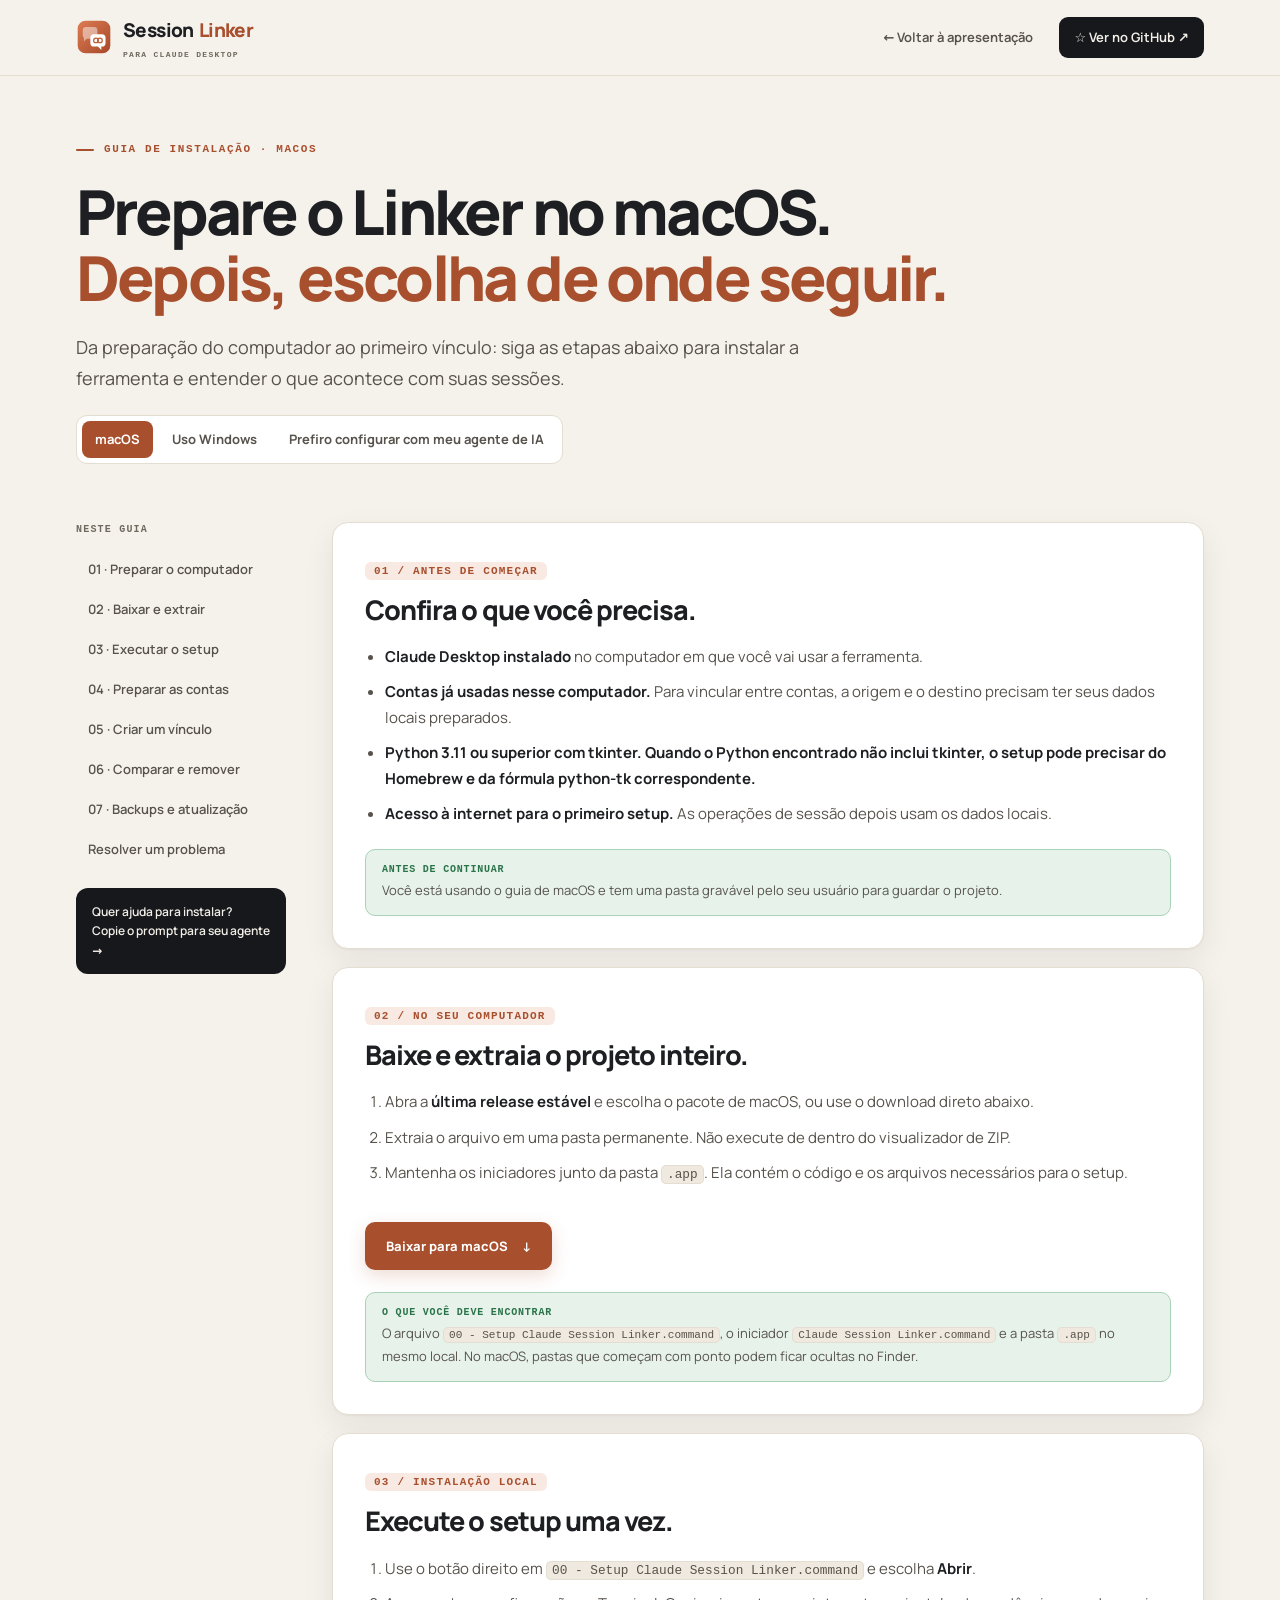
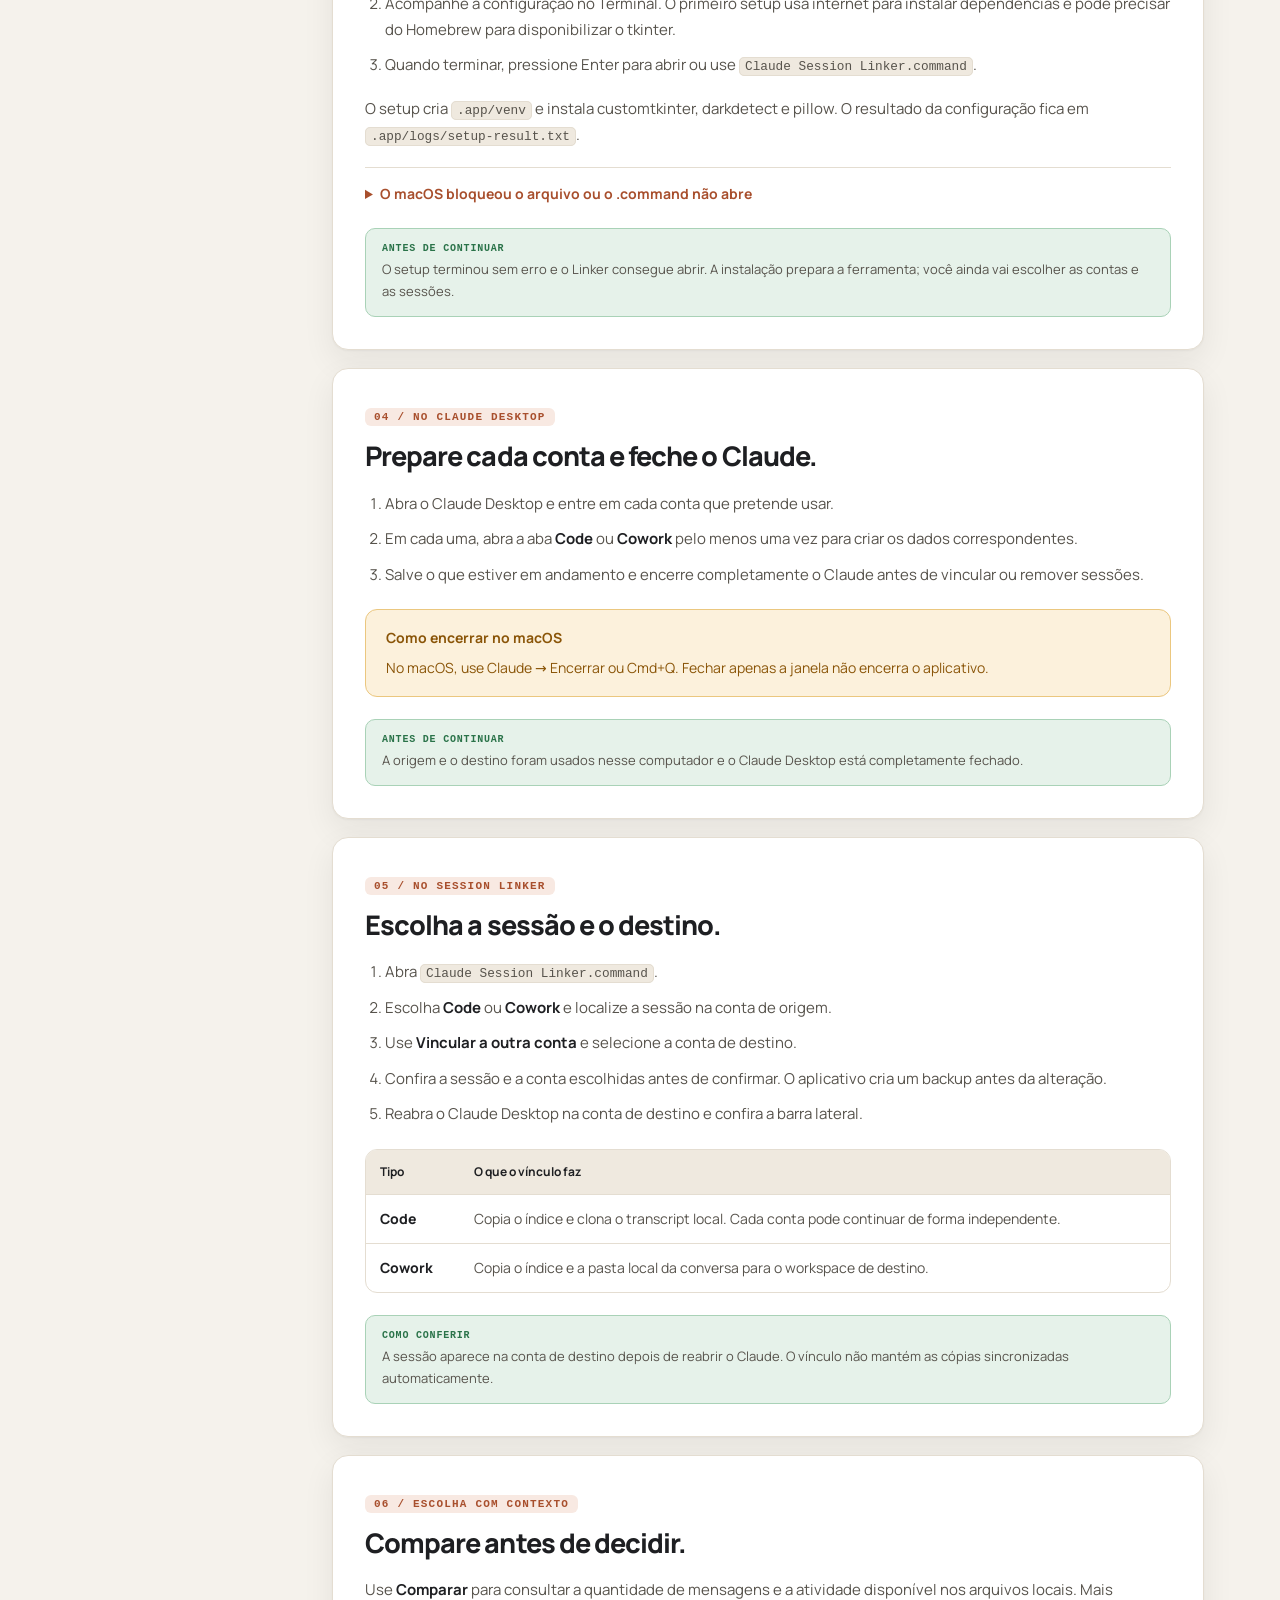
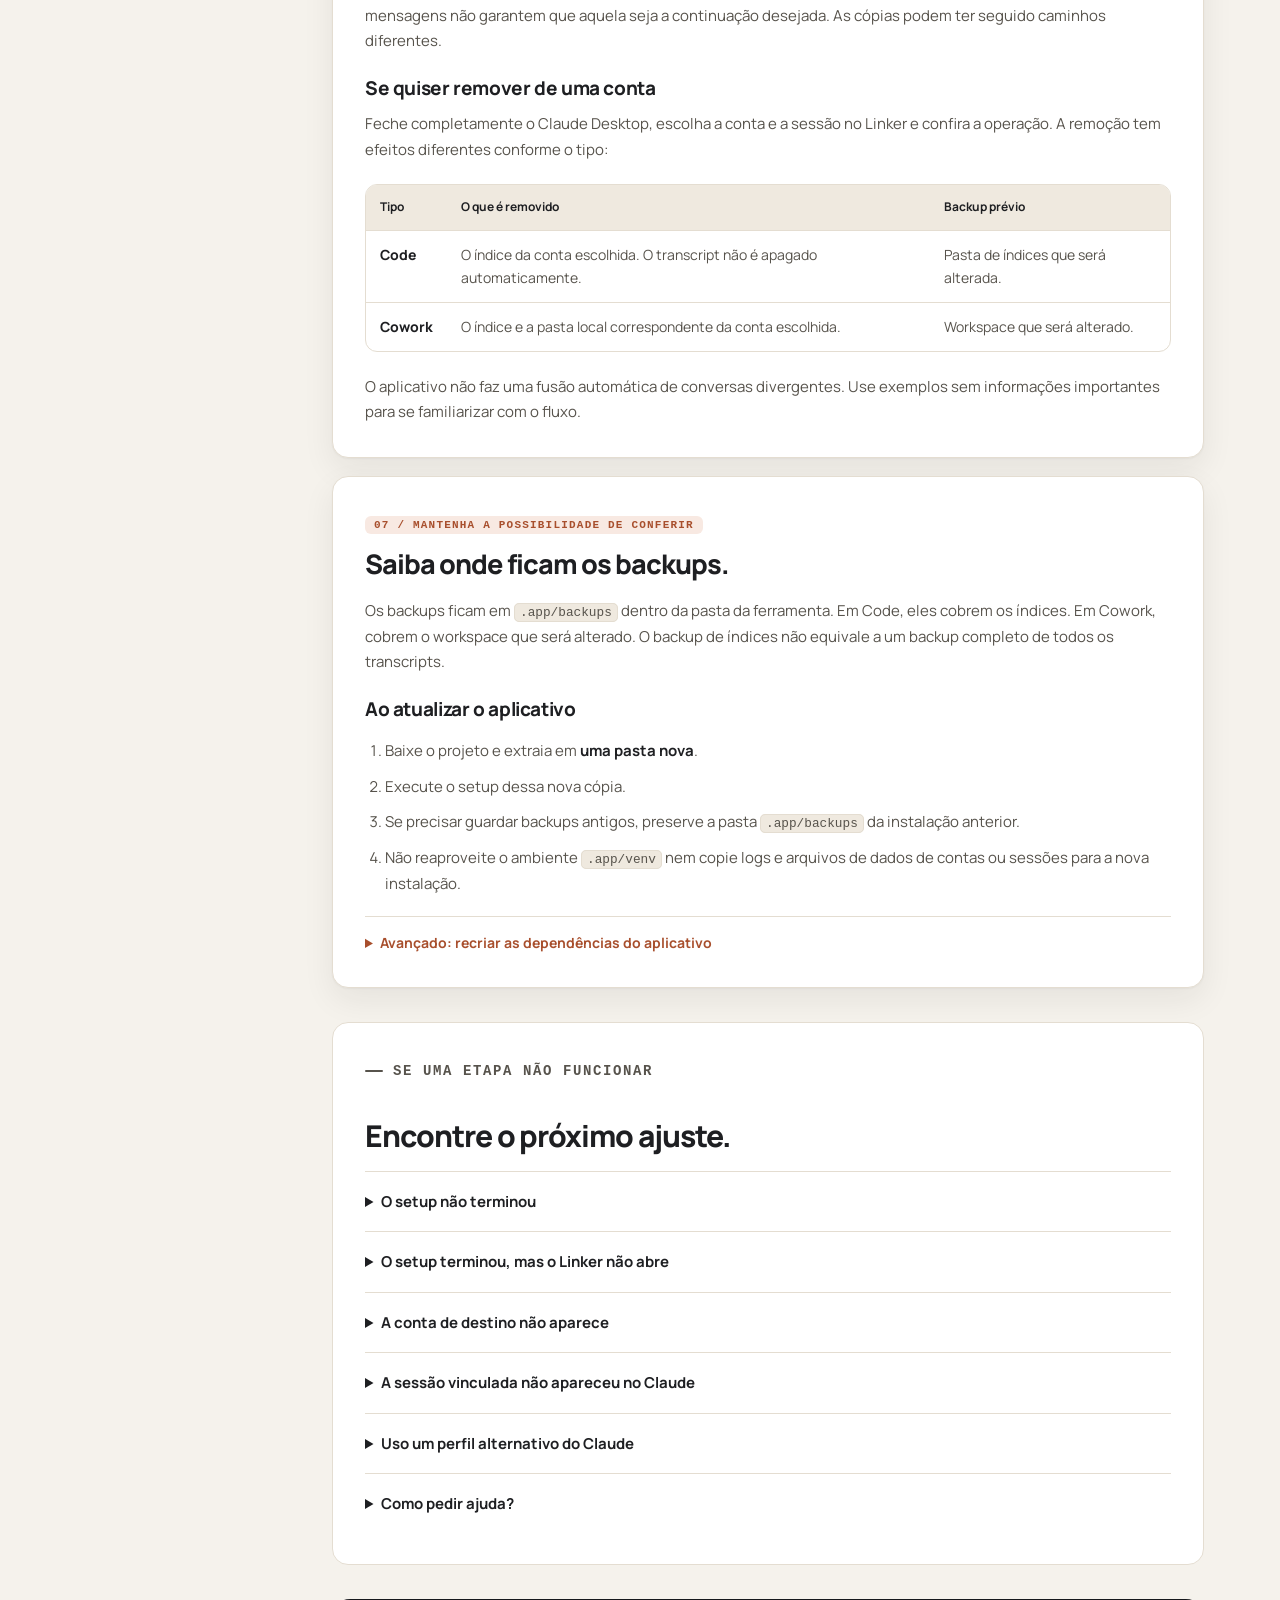
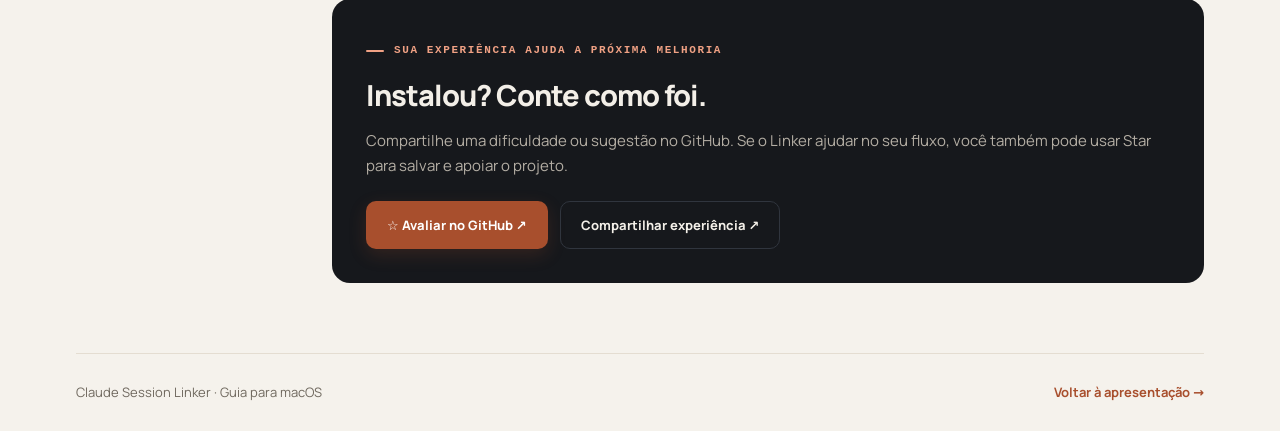
==== commit 83c45199: "Site: contraste WCAG AA e linha do rodapé alinhada ao conteúdo Auditoria do site publicado: vários t" ====
--- a/docs/install-macos.html
+++ b/docs/install-macos.html
@@ -1,6 +1,6 @@
 <!doctype html>
 <html lang="pt-BR">
-<head><meta charset="utf-8"><meta name="viewport" content="width=device-width,initial-scale=1"><meta name="theme-color" content="#f5f2ec"><title>Instalar no macOS | Claude Session Linker</title><meta name="description" content="Guia visual do Claude Session Linker para macOS: preparar o ambiente, executar o setup, configurar contas e conferir o primeiro vínculo."><link rel="canonical" href="https://brunoflma.github.io/claude-session-linker/install-macos.html"><meta property="og:type" content="website"><meta property="og:title" content="Claude Session Linker · Guia para macOS"><meta property="og:description" content="Da instalação ao primeiro vínculo, com passos claros e orientação sobre backups."><meta property="og:url" content="https://brunoflma.github.io/claude-session-linker/install-macos.html"><meta property="og:image" content="https://brunoflma.github.io/claude-session-linker/assets/social-preview.png"><meta name="twitter:card" content="summary_large_image"><link rel="icon" href="assets/favicon.svg" type="image/svg+xml"><link rel="stylesheet" href="assets/site.css?v=2"><link rel="stylesheet" href="assets/guide.css?v=2"><script src="assets/guide.js?v=1" defer></script></head>
+<head><meta charset="utf-8"><meta name="viewport" content="width=device-width,initial-scale=1"><meta name="theme-color" content="#f5f2ec"><title>Instalar no macOS | Claude Session Linker</title><meta name="description" content="Guia visual do Claude Session Linker para macOS: preparar o ambiente, executar o setup, configurar contas e conferir o primeiro vínculo."><link rel="canonical" href="https://brunoflma.github.io/claude-session-linker/install-macos.html"><meta property="og:type" content="website"><meta property="og:title" content="Claude Session Linker · Guia para macOS"><meta property="og:description" content="Da instalação ao primeiro vínculo, com passos claros e orientação sobre backups."><meta property="og:url" content="https://brunoflma.github.io/claude-session-linker/install-macos.html"><meta property="og:image" content="https://brunoflma.github.io/claude-session-linker/assets/social-preview.png"><meta name="twitter:card" content="summary_large_image"><link rel="icon" href="assets/favicon.svg" type="image/svg+xml"><link rel="stylesheet" href="assets/site.css?v=3"><link rel="stylesheet" href="assets/guide.css?v=3"><script src="assets/guide.js?v=1" defer></script></head>
 <body><a class="skip" href="#conteudo">Pular para o conteúdo</a><header class="header guide-header"><div class="container header-inner"><a class="brand" href="index.html" aria-label="Claude Session Linker, apresentação"><img class="brand-icon" src="assets/favicon.svg" alt="" width="36" height="36"><span>Session<span class="brand-accent">Linker</span><small>PARA CLAUDE DESKTOP</small></span></a><nav class="guide-nav" aria-label="Navegação principal"><a class="back-link" href="index.html">← Voltar à apresentação</a><a class="nav-cta" href="https://github.com/brunoflma/claude-session-linker" target="_blank" rel="noopener noreferrer">☆ Ver no GitHub ↗</a></nav></div></header>
 <main id="conteudo"><section class="container guide-hero"><p class="eyebrow">GUIA DE INSTALAÇÃO · MACOS</p><h1>Prepare o Linker no macOS.<br><em>Depois, escolha de onde seguir.</em></h1><p>Da preparação do computador ao primeiro vínculo: siga as etapas abaixo para instalar a ferramenta e entender o que acontece com suas sessões.</p><div class="guide-switch"><span class="selected">macOS</span><span>·</span><a href="install-windows.html">Uso Windows</a><span>·</span><a href="index.html#instalar">Prefiro configurar com meu agente de IA</a></div></section>
 <div class="container guide-grid"><aside class="guide-index"><span class="small-label">NESTE GUIA</span><nav aria-label="Etapas da instalação"><a href="#requisitos">01 · Preparar o computador</a><a href="#baixar">02 · Baixar e extrair</a><a href="#setup">03 · Executar o setup</a><a href="#contas">04 · Preparar as contas</a><a href="#vincular">05 · Criar um vínculo</a><a href="#comparar">06 · Comparar e remover</a><a href="#backups">07 · Backups e atualização</a><a href="#ajuda">Resolver um problema</a></nav><a class="agent-shortcut" href="index.html#instalar">Quer ajuda para instalar?<br>Copie o prompt para seu agente →</a></aside>
--- a/docs/assets/site.css
+++ b/docs/assets/site.css
@@ -4,14 +4,17 @@
 
 :root{
   --paper:#f5f2ec;--paper2:#efe9df;--card:#fff;--line:#e4ddd1;--line2:#d4cbbc;
-  --ink:#1e1f22;--ink2:#57534c;--ink3:#8a8378;
-  --accent:#c15f3c;--accent-h:#a64f31;--accent-soft:#f8e9e2;--accent-line:#ebc3b3;
-  --ok:#2e7d4f;--ok-bg:#e6f2ea;--ok-line:#a9d2b7;--info:#2b5d84;--info-bg:#e5eef6;--warn:#8a5508;--warn-bg:#fcf1dc;--warn-line:#ebc77f;
-  --rail:#16181c;--rail2:#1f2228;--rail3:#2a2e36;--rail-line:#30353e;--rail-txt:#f3efe8;--rail-txt2:#b4aea4;--rail-txt3:#7f8790;--live:#5fbf7f;
+  --ink:#1e1f22;--ink2:#57534c;--ink3:#6f685e;
+  --accent:#a84f2d;--accent-h:#8f4226;--accent-text:#a84f2d;--accent-soft:#f8e9e2;--accent-line:#ebc3b3;
+  --ok:#2a7349;--ok-bg:#e6f2ea;--ok-line:#a9d2b7;--info:#2b5d84;--info-bg:#e5eef6;--warn:#8a5508;--warn-bg:#fcf1dc;--warn-line:#ebc77f;
+  --rail:#16181c;--rail2:#1f2228;--rail3:#2a2e36;--rail-line:#30353e;--rail-txt:#f3efe8;--rail-txt2:#b4aea4;--rail-txt3:#8b939c;--live:#5fbf7f;
   --mono:ui-monospace,Consolas,'SF Mono',Menlo,'Liberation Mono',monospace;
   --shadow:0 1px 2px #1e1f220a,0 12px 32px #1e1f2212;
   color-scheme:light;
 }
+/* Text in the accent color must reach WCAG AA (4.5:1); on dark bands it
+   switches to a light salmon, while buttons keep the accent background. */
+.demo-section,.final-cta,.download-row,.guide-finish{--accent-text:#f0a184}
 /* Dark bands reuse every component by remapping the tokens. */
 .demo-section{
   --paper:var(--rail);--paper2:var(--rail2);--card:var(--rail2);--line:var(--rail-line);--line2:#3b414b;
@@ -33,7 +36,7 @@
 h1,h2,h3,h4{line-height:1.12;letter-spacing:-.035em;color:var(--ink)}
 h2{font-size:clamp(32px,4.2vw,50px);font-weight:780}
 h3{font-size:22px;letter-spacing:-.02em;font-weight:750}
-em{font-style:normal;color:var(--accent)}
+em{font-style:normal;color:var(--accent-text)}
 code,kbd,pre{font-family:var(--mono)}
 code{font-size:.85em;overflow-wrap:anywhere;background:var(--paper2);border:1px solid var(--line);border-radius:5px;padding:1px 5px}
 kbd{font-size:11px;padding:2px 7px;border:1px solid var(--line2);border-bottom-width:2px;border-radius:5px;background:var(--card)}
@@ -41,11 +44,11 @@
 ol,ul{padding-left:1.25em}
 [hidden]{display:none!important}
 
-.container{max-width:1200px;margin-inline:auto;padding-inline:36px}
+.container{--gutter:36px;max-width:1200px;margin-inline:auto;padding-inline:var(--gutter)}
 .section{padding-block:96px}
 .section-heading{max-width:780px;margin-bottom:44px}
 .section-heading>p:last-child:not(.eyebrow){font-size:17px;color:var(--ink2);max-width:660px;margin-top:20px}
-.eyebrow{display:inline-flex;align-items:center;gap:10px;font:700 11px/1.6 var(--mono);letter-spacing:1.6px;color:var(--accent);margin-bottom:20px}
+.eyebrow{display:inline-flex;align-items:center;gap:10px;font:700 11px/1.6 var(--mono);letter-spacing:1.6px;color:var(--accent-text);margin-bottom:20px}
 .eyebrow::before{content:"";width:18px;height:2px;border-radius:2px;background:currentColor}
 .small-label{font:700 10px/1.6 var(--mono);letter-spacing:1.2px;color:var(--ink3)}
 .skip{position:fixed;top:-100px;left:20px;background:var(--accent);color:#fff;padding:12px 20px;border-radius:8px;z-index:100}
@@ -56,10 +59,10 @@
 .header-inner{height:100%;display:flex;align-items:center;justify-content:space-between;gap:24px}
 .brand{display:inline-flex;align-items:center;gap:11px;font-size:19px;font-weight:800;letter-spacing:-.6px;white-space:nowrap;color:var(--ink)}
 .brand-icon{width:36px;height:36px;flex:none;display:block}
-.brand-accent{color:var(--accent);margin-left:5px}
+.brand-accent{color:var(--accent-text);margin-left:5px}
 .brand small{display:block;font:700 8px/1.5 var(--mono);letter-spacing:1.3px;color:var(--ink3);margin-top:2px}
 .header nav{display:flex;gap:26px;align-items:center;font-size:13px;font-weight:650;color:var(--ink2)}
-nav a:hover{color:var(--accent)}
+nav a:hover{color:var(--accent-text)}
 .nav-cta{padding:9px 15px;border-radius:9px;background:var(--rail);color:var(--rail-txt)!important}
 .nav-cta:hover{background:var(--rail3)}
 .menu-toggle{display:none}
@@ -68,11 +71,11 @@
 .actions{display:flex;align-items:center;gap:12px;flex-wrap:wrap}
 .button{display:inline-flex;align-items:center;justify-content:center;gap:14px;padding:14px 20px;border:1px solid transparent;border-radius:10px;font-size:13px;line-height:1.4;font-weight:750;text-align:center;transition:background .18s,border-color .18s,transform .18s,box-shadow .18s}
 .button:hover{transform:translateY(-1px)}
-.button.primary{background:var(--accent);color:#fff;box-shadow:0 6px 18px #c15f3c33}
+.button.primary{background:var(--accent);color:#fff;box-shadow:0 6px 18px #a84f2d33}
 .button.primary:hover{background:var(--accent-h)}
 .button.secondary{background:var(--card);color:var(--ink);border-color:var(--line2)}
 .button.secondary:hover{border-color:var(--ink3)}
-.text-link{display:block;width:max-content;max-width:100%;font-size:13px;font-weight:650;color:var(--accent);margin-top:16px;text-decoration:underline;text-underline-offset:4px}
+.text-link{display:block;width:max-content;max-width:100%;font-size:13px;font-weight:650;color:var(--accent-text);margin-top:16px;text-decoration:underline;text-underline-offset:4px}
 
 /* Hero */
 .hero{display:grid;grid-template-columns:1fr 1.08fr;gap:56px;align-items:center;padding-block:72px 80px}
@@ -120,7 +123,7 @@
 /* Principles strip */
 .principles{display:grid;grid-template-columns:repeat(3,1fr);gap:16px;padding-block:0 8px}
 .principles>div{display:flex;gap:16px;align-items:center;background:var(--card);border:1px solid var(--line);border-radius:12px;padding:18px 20px}
-.principles strong{display:grid;place-items:center;min-width:74px;height:40px;border-radius:9px;background:var(--accent-soft);color:var(--accent);font-size:14px;letter-spacing:-.2px}
+.principles strong{display:grid;place-items:center;min-width:74px;height:40px;border-radius:9px;background:var(--accent-soft);color:var(--accent-text);font-size:14px;letter-spacing:-.2px}
 .principles>div:nth-child(2) strong{background:var(--info-bg);color:var(--info)}
 .principles>div:last-child strong{background:var(--ok-bg);color:var(--ok)}
 .principles span{font-size:13px;font-weight:750;line-height:1.35}
@@ -129,7 +132,7 @@
 /* Benefits, steps, boundaries: card grids */
 .benefits,.boundaries{display:grid;grid-template-columns:repeat(3,1fr);gap:18px}
 .benefits article,.boundaries article,.usage-steps li{background:var(--card);border:1px solid var(--line);border-radius:14px;padding:28px;box-shadow:var(--shadow)}
-.benefits article>span,.usage-steps span{display:inline-grid;place-items:center;width:34px;height:34px;border-radius:9px;background:var(--accent-soft);color:var(--accent);font:800 12px var(--mono)}
+.benefits article>span,.usage-steps span{display:inline-grid;place-items:center;width:34px;height:34px;border-radius:9px;background:var(--accent-soft);color:var(--accent-text);font:800 12px var(--mono)}
 .benefits h3{font-size:23px;margin:22px 0 14px}
 .benefits p,.boundaries p,.usage-steps p{font-size:14px;color:var(--ink2)}
 .boundaries h3{font-size:20px}
@@ -147,7 +150,7 @@
 .action-tabs button[aria-selected=true]{background:var(--rail-txt);color:var(--rail)}
 #operation{background:var(--rail2);border:1px solid var(--rail-line);border-radius:14px;overflow:hidden}
 .scenario-top{display:flex;justify-content:space-between;gap:18px;border-bottom:1px solid var(--line);padding:16px 24px}
-.scenario-top>span:last-child{font:700 11px var(--mono);color:var(--accent);background:var(--accent-soft);padding:2px 9px;border-radius:6px}
+.scenario-top>span:last-child{font:700 11px var(--mono);color:var(--accent-text);background:var(--accent-soft);padding:2px 9px;border-radius:6px}
 .scenario-grid{display:grid;grid-template-columns:1fr 40px 1fr;gap:16px;padding:26px}
 .account-card{border:1px solid var(--line);border-radius:12px;padding:24px;background:var(--rail)}
 .account-card h3{font-size:20px;margin-top:16px}
@@ -155,15 +158,15 @@
 .message-count small{font-size:12px;color:var(--ink3);font-weight:500;letter-spacing:0;display:block;margin-top:6px;line-height:1.5}
 .account-card>p{font-size:13px;color:var(--ink2);margin-top:14px}
 .account-card.target{border-color:var(--accent-line);background:linear-gradient(160deg,var(--accent-soft),var(--rail) 70%)}
-.account-card.target .message-count{color:#f0a184}
+.account-card.target .message-count{color:var(--accent-text)}
 .scenario-arrow{align-self:center;justify-self:center;display:grid;place-items:center;width:40px;height:40px;border-radius:50%;background:var(--accent);color:#fff;font-size:20px;font-weight:700}
 .scenario-explanation{display:flex;gap:16px;padding:22px 26px;border-top:1px solid var(--line);background:var(--rail)}
-.explanation-icon{font-size:26px;color:var(--accent)}
+.explanation-icon{font-size:26px;color:var(--accent-text)}
 .scenario-explanation h3{font-size:19px}
 .scenario-explanation p{font-size:14px;color:var(--ink2);margin-top:10px;max-width:880px}
 .scenario-explanation span:last-child:not(.explanation-icon){display:inline-block;margin-top:14px;color:var(--ok);background:var(--ok-bg);border-radius:6px;padding:4px 10px;font-size:12px;font-weight:650}
 .demo-foot{display:flex;gap:24px;justify-content:space-between;align-items:center;margin-top:20px;font-size:13px;color:var(--ink2)}
-.demo-foot a{color:#f0a184;font-weight:700;white-space:nowrap}
+.demo-foot a{color:var(--accent-text);font-weight:700;white-space:nowrap}
 .demo-section .section-heading h2{color:var(--rail-txt)}
 
 .usage-steps{list-style:none;padding:0;margin:0;display:grid;grid-template-columns:repeat(4,1fr);gap:18px}
@@ -174,20 +177,20 @@
 
 /* Install */
 .ai-install{display:grid;grid-template-columns:1.2fr 1fr;gap:34px 54px;border:1px solid var(--line);background:var(--card);border-radius:18px;padding:38px;box-shadow:var(--shadow)}
-.ai-install .small-label{color:var(--accent)}
+.ai-install .small-label{color:var(--accent-text)}
 .ai-install h3{font-size:30px;margin-top:16px}
 .ai-install p{font-size:15px;color:var(--ink2);margin:18px 0 24px;max-width:560px}
 .ai-install>ol{list-style:none;padding:0;display:grid;gap:14px;align-content:center;margin:0}
 .ai-install>ol li{display:flex;gap:14px;font-size:13px;color:var(--ink2);background:var(--paper);border:1px solid var(--line);border-radius:12px;padding:14px 16px}
-.ai-install>ol b{font:800 12px var(--mono);width:34px;height:34px;display:grid;place-items:center;color:var(--accent);background:var(--accent-soft);border-radius:9px;flex:none}
+.ai-install>ol b{font:800 12px var(--mono);width:34px;height:34px;display:grid;place-items:center;color:var(--accent-text);background:var(--accent-soft);border-radius:9px;flex:none}
 .ai-install>ol strong{font-size:14px;display:block;color:var(--ink);margin-bottom:3px}
 .prompt-details{grid-column:1/-1;border-top:1px solid var(--line);padding-top:18px}
-.prompt-details summary{cursor:pointer;font-size:14px;color:var(--accent);font-weight:700}
+.prompt-details summary{cursor:pointer;font-size:14px;color:var(--accent-text);font-weight:700}
 .prompt-details pre{font-size:12px;line-height:1.85;white-space:pre-wrap;overflow-wrap:anywhere;max-height:390px;overflow:auto;background:var(--rail);border-radius:10px;padding:22px;color:var(--rail-txt2)}
 .alternative-label{font:700 11px var(--mono);letter-spacing:1.3px;color:var(--ink3);margin:40px 0 18px}
 .install-options{display:grid;grid-template-columns:1fr 1fr;gap:18px}
 .install-options article{border:1px solid var(--line);border-radius:16px;padding:30px;background:var(--card);display:flex;flex-direction:column;align-items:flex-start}
-.install-options .small-label{color:var(--accent)}
+.install-options .small-label{color:var(--accent-text)}
 .install-options h3{font-size:25px;margin-top:12px}
 .install-options ol{font-size:14px;color:var(--ink2);margin:20px 0 26px}
 .install-options li+li{margin-top:10px}
@@ -198,7 +201,7 @@
 .download-row code{background:var(--rail2);border-color:var(--rail-line);color:var(--rail-txt)}
 .download-row .button{flex-shrink:0}
 .release-note{font-size:12px;color:var(--ink3);margin-top:18px}
-.release-note a{color:var(--accent);text-decoration:underline}
+.release-note a{color:var(--accent-text);text-decoration:underline}
 
 /* FAQ, final CTA, footer */
 .faq{display:grid;grid-template-columns:1fr 1.15fr;gap:56px;padding-block:20px 90px}
@@ -206,9 +209,9 @@
 .faq-list details+details{border-top:1px solid var(--line)}
 .faq-list summary{padding:19px 0;cursor:pointer;font-size:15px;font-weight:700;list-style:none;display:flex;justify-content:space-between;gap:16px}
 .faq-list summary::-webkit-details-marker{display:none}
-.faq-list summary::after{content:"+";color:var(--accent);font-size:20px;line-height:1;transition:transform .18s}
+.faq-list summary::after{content:"+";color:var(--accent-text);font-size:20px;line-height:1;transition:transform .18s}
 .faq-list details[open] summary::after{transform:rotate(45deg)}
-.faq-list details[open] summary{color:var(--accent)}
+.faq-list details[open] summary{color:var(--accent-text)}
 .faq-list p{color:var(--ink2);font-size:14px;padding:0 0 20px}
 .final-cta{width:calc(100% - 72px);max-width:1128px;margin-bottom:70px;padding:52px;border-radius:22px;background:var(--rail);color:var(--rail-txt);display:grid;grid-template-columns:1.5fr 1fr;gap:48px;align-items:center;position:relative;overflow:hidden}
 .final-cta::after{content:"";position:absolute;right:-90px;top:-90px;width:300px;height:300px;border-radius:50%;background:radial-gradient(circle,#c15f3c55,transparent 70%);pointer-events:none}
@@ -218,13 +221,15 @@
 .final-cta .actions{flex-direction:column;align-items:stretch;position:relative;z-index:1}
 .final-cta .button.secondary{background:transparent;color:var(--rail-txt);border-color:var(--rail-line)}
 .final-cta .button.secondary:hover{border-color:var(--rail-txt3)}
-.footer{display:flex;justify-content:space-between;gap:30px;padding-block:34px;border-top:1px solid var(--line)}
+/* Divider drawn inside the gutters so it lines up with the content width. */
+.footer,.guide-footer{background:linear-gradient(var(--line),var(--line)) center top/calc(100% - 2 * var(--gutter)) 1px no-repeat}
+.footer{display:flex;justify-content:space-between;gap:30px;padding-block:34px}
 .footer .brand{font-size:17px}
 .footer .brand-icon{width:30px;height:30px}
 .footer p{font-size:12px;color:var(--ink3);margin-top:14px}
-.footer p a{color:var(--accent)}
+.footer p a{color:var(--accent-text)}
 .footer>div:last-child{display:grid;grid-template-columns:1fr 1fr;gap:10px 26px;align-content:center;font-size:12px;color:var(--ink2)}
-.footer a:hover{color:var(--accent)}
+.footer a:hover{color:var(--accent-text)}
 
 .toast{position:fixed;left:50%;bottom:22px;transform:translate(-50%,15px);opacity:0;pointer-events:none;padding:13px 20px;max-width:calc(100% - 35px);width:max-content;background:var(--rail);color:var(--rail-txt);border-radius:10px;font-size:13px;font-weight:650;box-shadow:0 10px 30px #0004;transition:opacity .2s,transform .2s;z-index:100}
 .toast.visible{opacity:1;transform:translate(-50%,0)}
@@ -235,7 +240,7 @@
 dialog textarea{display:block;width:100%;height:230px;background:var(--paper);color:var(--ink);border:1px solid var(--line2);border-radius:10px;padding:16px;font:12px/1.8 var(--mono);margin-bottom:20px}
 
 @media(max-width:1000px){
-  .container{padding-inline:28px}
+  .container{--gutter:28px}
   .final-cta{width:calc(100% - 56px)}
   .hero{gap:34px}
   .header nav{gap:18px;font-size:12px}
@@ -266,7 +271,7 @@
   .demo-foot{align-items:flex-start;flex-direction:column;gap:12px}
 }
 @media(max-width:560px){
-  .container{padding-inline:18px}
+  .container{--gutter:18px}
   .header{height:66px}
   .header nav{top:65px}
   .brand{font-size:17px}
--- a/docs/assets/guide.css
+++ b/docs/assets/guide.css
@@ -17,19 +17,19 @@
 .guide-index>span{display:block;margin-bottom:12px}
 .guide-index nav{display:grid;gap:2px}
 .guide-index a{font-size:13px;font-weight:600;color:var(--ink2);padding:8px 12px;border-radius:8px;border-left:0}
-.guide-index a:hover{color:var(--accent);background:var(--accent-soft)}
+.guide-index a:hover{color:var(--accent-text);background:var(--accent-soft)}
 .guide-index .agent-shortcut{color:var(--rail-txt);background:var(--rail);margin-top:20px;border-radius:12px;padding:14px 16px;display:block;line-height:1.6;font-size:12px}
 .guide-index .agent-shortcut:hover{background:var(--rail3);color:#fff}
 .guide-content{min-width:0}
 
 .guide-step{border:1px solid var(--line);border-radius:16px;background:var(--card);padding:32px;margin-bottom:18px;scroll-margin-top:96px;box-shadow:var(--shadow)}
 .guide-step h2{font-size:27px;line-height:1.2;margin-bottom:18px}
-.guide-step .step-label{display:inline-block;font:700 11px var(--mono);letter-spacing:1.2px;color:var(--accent);background:var(--accent-soft);border-radius:6px;padding:3px 9px;margin-bottom:14px}
+.guide-step .step-label{display:inline-block;font:700 11px var(--mono);letter-spacing:1.2px;color:var(--accent-text);background:var(--accent-soft);border-radius:6px;padding:3px 9px;margin-bottom:14px}
 .guide-step p,.guide-step li{font-size:15px;color:var(--ink2)}
 .guide-step p+p{margin-top:14px}
 .guide-step li+li{margin-top:10px}
 .guide-step strong{color:var(--ink)}
-.guide-step a:not(.button){color:var(--accent);text-decoration:underline;text-underline-offset:4px}
+.guide-step a:not(.button){color:var(--accent-text);text-decoration:underline;text-underline-offset:4px}
 .guide-step h3{font-size:19px;margin:24px 0 12px}
 .guide-step ol,.guide-step ul{margin-block:18px}
 .guide-step .button{margin-top:18px}
@@ -45,7 +45,7 @@
 .guide-command pre{font-size:12px;line-height:1.8;white-space:pre-wrap;overflow-wrap:anywhere;padding:16px 18px;margin:0;color:var(--rail-txt)}
 
 .guide-details{border-top:1px solid var(--line);margin-top:20px;padding-top:14px}
-.guide-details summary{cursor:pointer;color:var(--accent);font-size:14px;font-weight:700}
+.guide-details summary{cursor:pointer;color:var(--accent-text);font-size:14px;font-weight:700}
 .guide-details>div{padding-top:14px}
 .guide-table-wrap{overflow-x:auto;border:1px solid var(--line);border-radius:12px;margin-block:22px}
 .guide-table{border-collapse:collapse;width:100%;font-size:14px;text-align:left}
@@ -59,16 +59,16 @@
 .guide-faq>h2{font-size:30px;margin-bottom:18px}
 .guide-faq details{border-top:1px solid var(--line)}
 .guide-faq summary{padding:17px 0;cursor:pointer;font-size:15px;font-weight:700}
-.guide-faq details[open] summary{color:var(--accent)}
+.guide-faq details[open] summary{color:var(--accent-text)}
 .guide-faq p{font-size:14px;color:var(--ink2);padding:0 0 17px}
-.guide-faq a{color:var(--accent)}
+.guide-faq a{color:var(--accent-text)}
 .guide-finish{background:var(--rail);color:var(--rail-txt);padding:34px;border-radius:18px}
 .guide-finish h2{font-size:29px;color:var(--rail-txt)}
 .guide-finish p:not(.eyebrow){color:var(--rail-txt2);font-size:15px;margin:16px 0 22px}
 .guide-finish .actions{gap:12px}
 .guide-finish .button.secondary{background:transparent;color:var(--rail-txt);border-color:var(--rail-line)}
-.guide-footer{display:flex;justify-content:space-between;gap:20px;padding-block:28px;border-top:1px solid var(--line);font-size:13px;color:var(--ink3)}
-.guide-footer a{color:var(--accent);font-weight:700}
+.guide-footer{display:flex;justify-content:space-between;gap:20px;padding-block:28px;font-size:13px;color:var(--ink3)}
+.guide-footer a{color:var(--accent-text);font-weight:700}
 
 @media(max-width:900px){.guide-grid{grid-template-columns:170px minmax(0,1fr);gap:26px}.guide-step{padding:26px}.guide-nav .back-link{display:none}}
 @media(max-width:700px){
